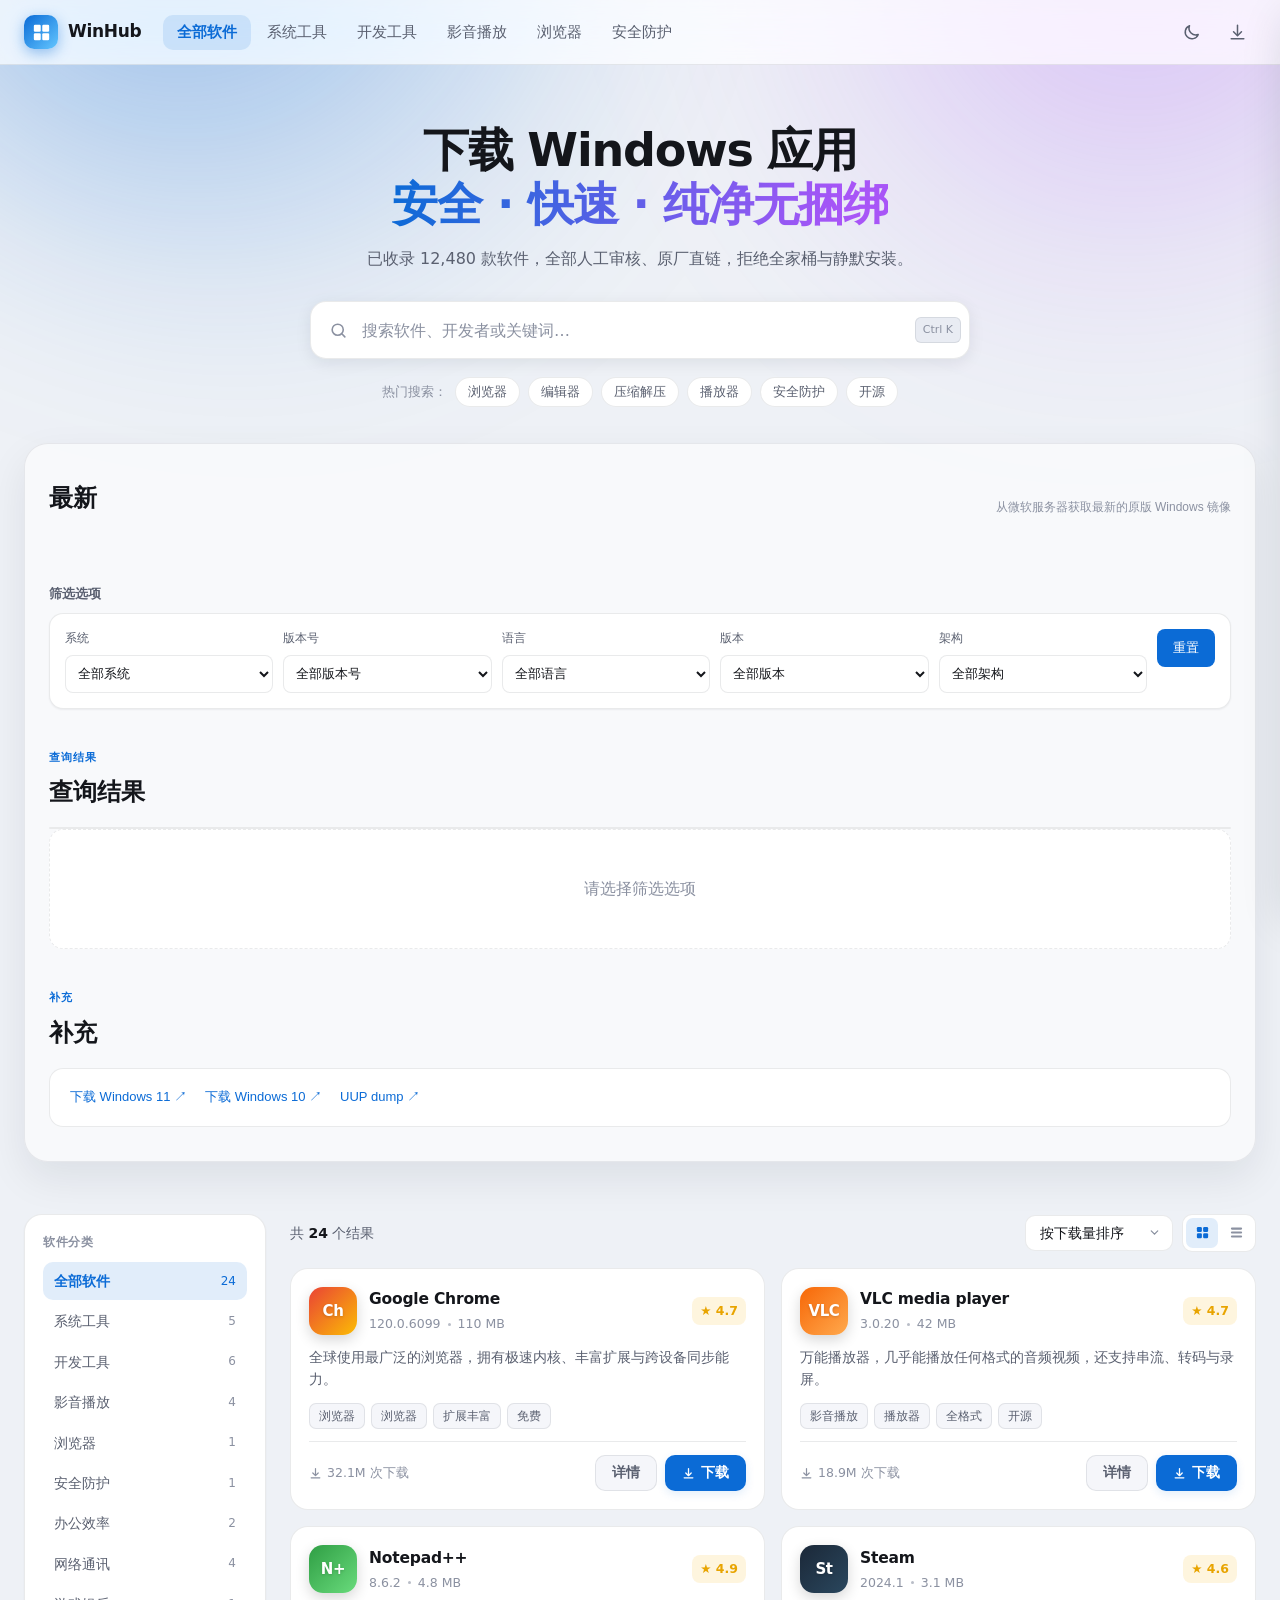
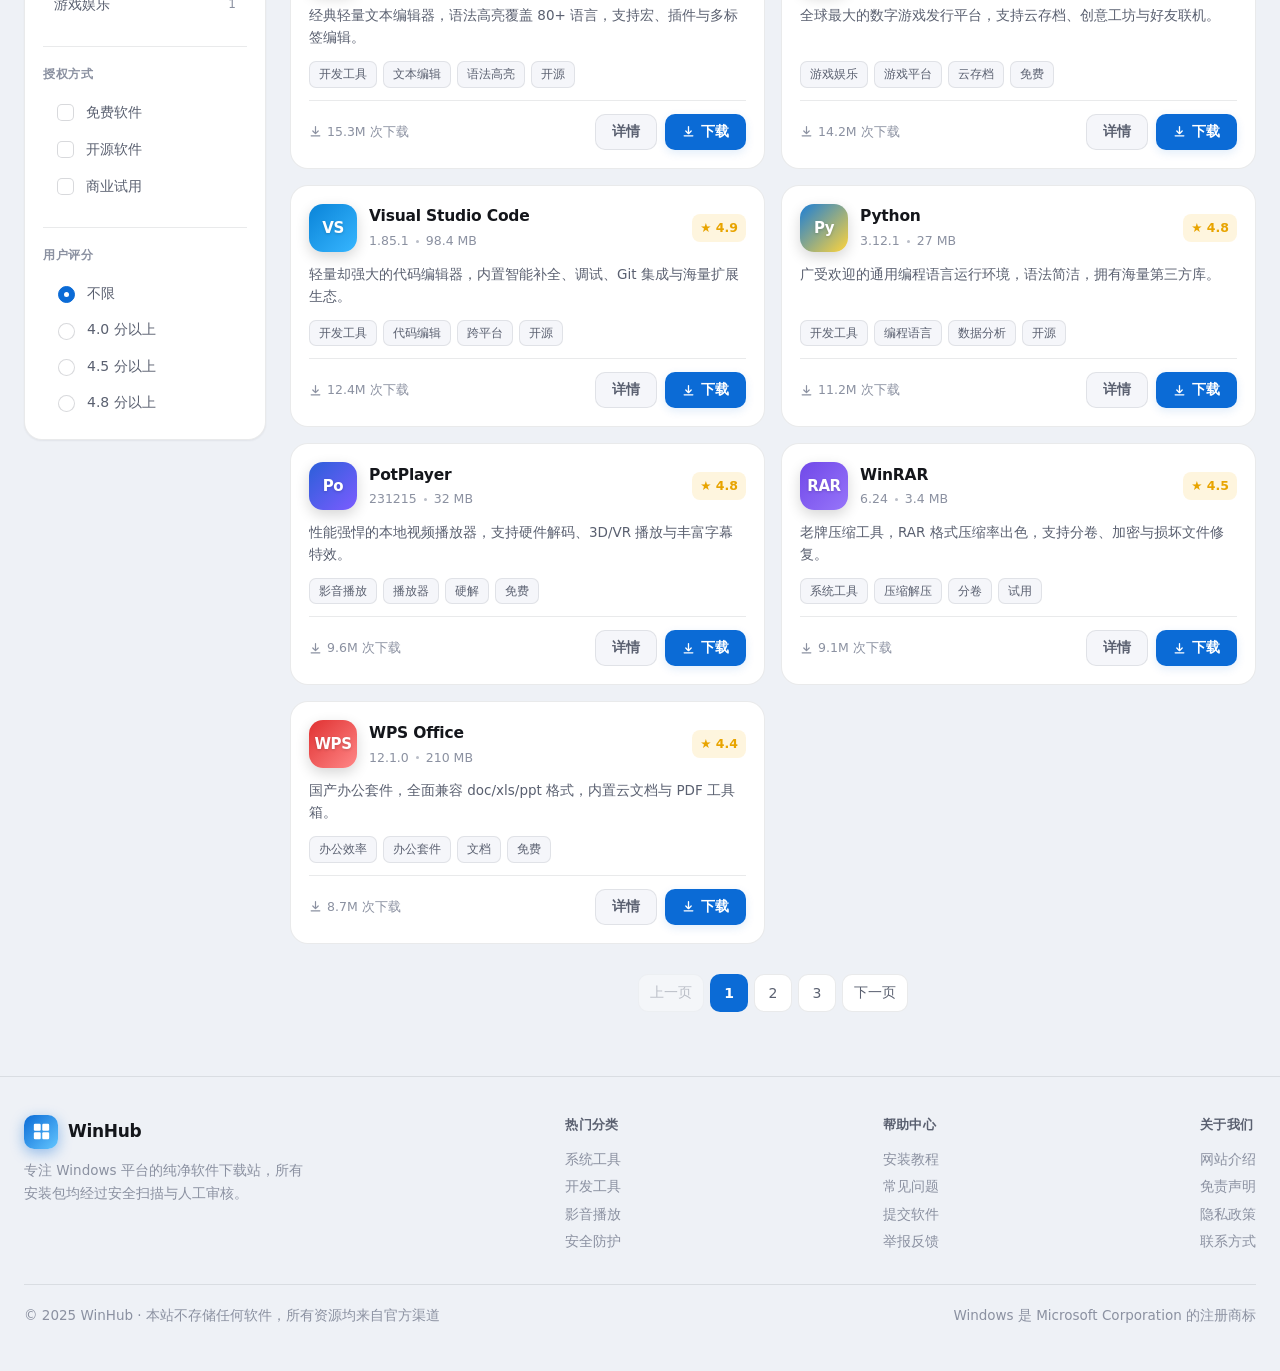
==== index.html @ 92a17dc2 "Add files via upload" ====
<!DOCTYPE html>
<html lang="zh-CN" data-theme="light">
<head>
<meta charset="UTF-8">
<meta name="viewport" content="width=device-width, initial-scale=1">
<title>WinHub · Windows 软件下载中心</title>
<style>
/* ============ 变量 & 主题 ============ */
:root{
  --radius-lg:18px; --radius:13px; --radius-sm:9px;
  --ease:cubic-bezier(.2,.8,.3,1);
}
[data-theme="light"]{
  color-scheme: light;
  --bg:#eef1f6;
  --surface:#ffffff;
  --surface-2:#f5f6fa;
  --surface-3:#e9ecf3;
  --glass:rgba(255,255,255,.72);
  --text:#14161b;
  --text-2:#5a6070;
  --text-3:#8b91a1;
  --border:rgba(18,24,40,.09);
  --border-strong:rgba(18,24,40,.16);
  --accent:#0b6bd6;
  --accent-2:#4a9eff;
  --accent-soft:rgba(11,107,214,.12);
  --on-accent:#ffffff;
  --hover-border:rgba(11,107,214,.4);
  --shadow-sm:0 1px 2px rgba(16,24,40,.06);
  --shadow:0 4px 16px rgba(16,24,40,.08);
  --shadow-lg:0 18px 44px rgba(16,24,40,.16);
  --success:#0f9d58;
  --warn:#e8a400;
  --glow-a:rgba(11,107,214,.45);
  --glow-b:rgba(168,85,247,.35);
}
[data-theme="dark"]{
  color-scheme: dark;
  --bg:#131417;
  --surface:#1d1f24;
  --surface-2:#24272d;
  --surface-3:#2d3138;
  --glass:rgba(22,24,28,.72);
  --text:#f1f3f7;
  --text-2:#a7adba;
  --text-3:#767d8c;
  --border:rgba(255,255,255,.08);
  --border-strong:rgba(255,255,255,.16);
  --accent:#4cc2ff;
  --accent-2:#0b6bd6;
  --accent-soft:rgba(76,194,255,.14);
  --on-accent:#04141f;
  --hover-border:rgba(76,194,255,.4);
  --shadow-sm:0 1px 2px rgba(0,0,0,.4);
  --shadow:0 4px 16px rgba(0,0,0,.4);
  --shadow-lg:0 22px 50px rgba(0,0,0,.6);
  --success:#4ade80;
  --warn:#fbbf24;
  --glow-a:rgba(76,194,255,.28);
  --glow-b:rgba(168,85,247,.22);
}

/* ============ 基础 ============ */
*,*::before,*::after{box-sizing:border-box}
html{scroll-behavior:smooth}
body{
  margin:0;
  font-family:'Segoe UI Variable Text','Segoe UI',system-ui,-apple-system,'PingFang SC','Microsoft YaHei',sans-serif;
  background:var(--bg); color:var(--text); line-height:1.6;
  -webkit-font-smoothing:antialiased;
  transition:background .3s var(--ease),color .3s var(--ease);
}
.container{width:min(1300px,100% - 48px);margin-inline:auto}
@media(max-width:640px){.container{width:min(1300px,100% - 28px)}}
button{font-family:inherit}
:focus-visible{outline:2px solid var(--accent);outline-offset:2px;border-radius:8px}
::-webkit-scrollbar{width:10px;height:10px}
::-webkit-scrollbar-thumb{background:var(--border-strong);border-radius:10px;border:3px solid transparent;background-clip:content-box}
::-webkit-scrollbar-thumb:hover{background:var(--text-3);background-clip:content-box}
::-webkit-scrollbar-track{background:transparent}

/* ============ 背景光斑 ============ */
.bg-decor{position:fixed;inset:0;z-index:-1;overflow:hidden;pointer-events:none}
.bg-decor::before,.bg-decor::after{content:'';position:absolute;border-radius:50%;filter:blur(100px)}
.bg-decor::before{width:900px;height:640px;top:-340px;left:-140px;background:radial-gradient(circle at 35% 35%,var(--glow-a),transparent 70%)}
.bg-decor::after{width:800px;height:620px;top:-300px;right:-180px;background:radial-gradient(circle at 60% 40%,var(--glow-b),transparent 70%)}

/* ============ 顶栏 ============ */
.topbar{
  position:sticky;top:0;z-index:60;
  background:var(--glass);
  backdrop-filter:blur(24px) saturate(180%);
  -webkit-backdrop-filter:blur(24px) saturate(180%);
  border-bottom:1px solid var(--border);
}
.topbar-inner{display:flex;align-items:center;gap:16px;height:64px}
.brand{display:flex;align-items:center;gap:10px;font-weight:700;font-size:17px;color:var(--text);text-decoration:none;letter-spacing:-.3px;flex:none}
.brand-logo{
  width:34px;height:34px;border-radius:10px;display:grid;place-items:center;color:#fff;
  background:linear-gradient(135deg,#0b6bd6,#63c6ff);
  box-shadow:0 4px 14px rgba(11,107,214,.4);
}
.nav{display:flex;gap:2px;margin-left:6px;overflow-x:auto;scrollbar-width:none}
.nav::-webkit-scrollbar{display:none}
.nav-link{
  padding:8px 14px;border-radius:10px;font-size:14.5px;color:var(--text-2);
  text-decoration:none;cursor:pointer;white-space:nowrap;
  transition:background .18s var(--ease),color .18s var(--ease);
  border:0;background:transparent;
}
.nav-link:hover{background:var(--surface-2);color:var(--text)}
.nav-link.active{background:var(--accent-soft);color:var(--accent);font-weight:600}
.topbar-actions{margin-left:auto;display:flex;align-items:center;gap:8px;flex:none}
.icon-btn{
  width:38px;height:38px;border-radius:10px;border:1px solid transparent;
  background:transparent;color:var(--text-2);display:grid;place-items:center;
  cursor:pointer;position:relative;
  transition:background .18s var(--ease),color .18s var(--ease),border-color .18s;
}
.icon-btn:hover{background:var(--surface-2);color:var(--text);border-color:var(--border)}
.badge{
  position:absolute;top:1px;right:1px;min-width:16px;height:16px;padding:0 4px;
  border-radius:8px;background:var(--accent);color:var(--on-accent);
  font-size:10px;font-weight:700;display:grid;place-items:center;line-height:1;
  box-shadow:0 0 0 2px var(--surface);
}
@media(max-width:900px){.nav{display:none}}

/* ============ Hero ============ */
.hero{padding:58px 0 36px;text-align:center}
.hero h1{
  font-size:clamp(28px,4.2vw,46px);line-height:1.18;margin:0 0 14px;
  font-weight:700;letter-spacing:-1.2px;
}
.hero h1 .grad{
  background:linear-gradient(100deg,var(--accent),#a855f7 90%);
  -webkit-background-clip:text;background-clip:text;color:transparent;
}
.hero p{margin:0 auto 30px;max-width:620px;color:var(--text-2);font-size:16px}
.search-wrap{position:relative;max-width:660px;margin:0 auto}
.search-box{
  display:flex;align-items:center;gap:12px;height:58px;padding:0 8px 0 18px;
  background:var(--surface);border:1px solid var(--border);border-radius:16px;
  box-shadow:var(--shadow);transition:.22s var(--ease);color:var(--text-3);
}
.search-box:focus-within{border-color:var(--accent);box-shadow:0 0 0 4px var(--accent-soft),var(--shadow)}
.search-box input{
  flex:1;min-width:0;border:0;outline:0;background:transparent;
  font-size:16px;color:var(--text);font-family:inherit;
}
.search-box input::placeholder{color:var(--text-3)}
.kbd{
  font-size:11px;padding:3px 7px;border-radius:6px;background:var(--surface-3);
  color:var(--text-3);border:1px solid var(--border);white-space:nowrap;
}
@media(max-width:560px){.kbd{display:none}}

.suggest{
  position:absolute;top:calc(100% + 8px);left:0;right:0;z-index:30;
  background:var(--surface);border:1px solid var(--border);border-radius:14px;
  box-shadow:var(--shadow-lg);padding:6px;text-align:left;
  max-height:330px;overflow:auto;
  opacity:0;transform:translateY(-6px);pointer-events:none;
  transition:.2s var(--ease);
}
.suggest.show{opacity:1;transform:none;pointer-events:auto}
.suggest-item{display:flex;align-items:center;gap:11px;padding:9px 10px;border-radius:10px;cursor:pointer}
.suggest-item:hover,.suggest-item.hl{background:var(--surface-2)}
.suggest-item .n{font-size:14px;font-weight:600}
.suggest-item .s{font-size:12px;color:var(--text-3)}

.hot-tags{display:flex;flex-wrap:wrap;gap:8px;justify-content:center;margin-top:18px;font-size:13px;color:var(--text-3)}
.hot-tag{
  padding:5px 12px;border-radius:20px;background:var(--surface);border:1px solid var(--border);
  cursor:pointer;color:var(--text-2);transition:.18s var(--ease);
}
.hot-tag:hover{color:var(--accent);border-color:var(--hover-border);background:var(--accent-soft)}

/* ============ 布局 ============ */
.layout{display:grid;grid-template-columns:242px 1fr;gap:24px;align-items:start;padding-top:10px}
@media(max-width:1000px){.layout{grid-template-columns:1fr}}

/* ============ 侧边栏 ============ */
.sidebar{
  position:sticky;top:84px;
  background:var(--surface);border:1px solid var(--border);border-radius:var(--radius-lg);
  padding:18px;box-shadow:var(--shadow-sm);
}
@media(max-width:1000px){.sidebar{position:static}}
.filter-group + .filter-group{margin-top:22px;padding-top:18px;border-top:1px solid var(--border)}
.filter-title{
  font-size:12px;font-weight:700;letter-spacing:.6px;text-transform:uppercase;
  color:var(--text-3);margin:0 0 10px;
}
.cat-list{list-style:none;margin:0;padding:0;display:flex;flex-direction:column;gap:2px}
.cat-item{
  display:flex;align-items:center;gap:9px;padding:8px 11px;border-radius:10px;
  font-size:14px;color:var(--text-2);cursor:pointer;
  transition:background .16s var(--ease),color .16s var(--ease);
}
.cat-item:hover{background:var(--surface-2);color:var(--text)}
.cat-item.active{background:var(--accent-soft);color:var(--accent);font-weight:600}
.cat-item .cnt{margin-left:auto;font-size:12px;color:var(--text-3);font-weight:500}
.cat-item.active .cnt{color:var(--accent)}
@media(max-width:1000px){
  .cat-list{flex-direction:row;flex-wrap:nowrap;overflow-x:auto;padding-bottom:4px}
  .cat-item{white-space:nowrap}
  .cat-item .cnt{display:none}
}

.check{display:flex;align-items:center;gap:9px;padding:7px 10px;border-radius:9px;cursor:pointer;font-size:14px;color:var(--text-2);transition:.16s}
.check:hover{background:var(--surface-2);color:var(--text)}
.check input{
  appearance:none;width:17px;height:17px;border-radius:5px;border:1.5px solid var(--border-strong);
  background:var(--surface);cursor:pointer;position:relative;flex:none;transition:.16s;
}
.check input:checked{background:var(--accent);border-color:var(--accent)}
.check input:checked::after{
  content:'';position:absolute;left:5px;top:1.5px;width:5px;height:9px;
  border:2px solid var(--on-accent);border-top:0;border-left:0;transform:rotate(43deg);
}
.check input[type=radio]{border-radius:50%}
.check input[type=radio]:checked::after{left:5px;top:5px;width:5px;height:5px;border:0;border-radius:50%;background:var(--on-accent);transform:none}

/* ============ 工具栏 ============ */
.toolbar{display:flex;align-items:center;gap:12px;flex-wrap:wrap;margin-bottom:16px}
.result-count{font-size:14px;color:var(--text-2)}
.result-count b{color:var(--text);font-weight:650}
.toolbar-right{margin-left:auto;display:flex;align-items:center;gap:9px}
.select{
  appearance:none;padding:9px 34px 9px 14px;border-radius:10px;
  border:1px solid var(--border);background-color:var(--surface);
  background-image:url("data:image/svg+xml;utf8,<svg xmlns='http://www.w3.org/2000/svg' viewBox='0 0 24 24' fill='none' stroke='%23888f9e' stroke-width='2.2' stroke-linecap='round'><path d='M6 9l6 6 6-6'/></svg>");
  background-repeat:no-repeat;background-position:right 11px center;background-size:13px;
  color:var(--text);font-size:14px;cursor:pointer;transition:.18s var(--ease);
}
.select:hover{border-color:var(--border-strong)}
.view-toggle{display:flex;background:var(--surface);border:1px solid var(--border);border-radius:10px;padding:3px;gap:2px}
.view-toggle button{
  width:32px;height:30px;border:0;background:transparent;border-radius:7px;
  color:var(--text-3);cursor:pointer;display:grid;place-items:center;transition:.16s;
}
.view-toggle button:hover{color:var(--text)}
.view-toggle button.active{background:var(--accent-soft);color:var(--accent)}

/* ============ 卡片网格 ============ */
.grid{display:grid;grid-template-columns:repeat(auto-fill,minmax(330px,1fr));gap:16px}
.grid.list{grid-template-columns:1fr}
@media(max-width:520px){.grid{grid-template-columns:1fr}}

.card{
  background:var(--surface);border:1px solid var(--border);border-radius:var(--radius-lg);
  padding:18px;display:flex;flex-direction:column;gap:12px;
  transition:transform .24s var(--ease),box-shadow .24s var(--ease),border-color .24s var(--ease);
  cursor:pointer;
}
.card:hover{transform:translateY(-3px);box-shadow:var(--shadow-lg);border-color:var(--hover-border)}
.card-top{display:flex;align-items:center;gap:12px}
.app-icon{
  width:48px;height:48px;border-radius:14px;display:grid;place-items:center;flex:none;
  color:#fff;font-weight:700;font-size:15px;letter-spacing:-.4px;
  box-shadow:0 5px 14px rgba(0,0,0,.16);
  text-shadow:0 1px 3px rgba(0,0,0,.18);
}
.app-icon.sm{width:38px;height:38px;border-radius:11px;font-size:12px}
.app-icon.lg{width:70px;height:70px;border-radius:20px;font-size:22px}
.card-head{min-width:0;flex:1}
.app-name{
  margin:0;font-size:15.5px;font-weight:650;letter-spacing:-.2px;
  white-space:nowrap;overflow:hidden;text-overflow:ellipsis;
}
.app-meta{display:flex;align-items:center;gap:7px;font-size:12.5px;color:var(--text-3);margin-top:2px}
.dot{width:3px;height:3px;border-radius:50%;background:currentColor;opacity:.6}
.rating{
  flex:none;display:flex;align-items:center;gap:3px;font-size:12.5px;font-weight:700;
  color:var(--warn);background:rgba(244,180,0,.13);padding:4px 8px;border-radius:8px;
}
.app-desc{
  margin:0;font-size:13.5px;color:var(--text-2);line-height:1.62;
  display:-webkit-box;-webkit-line-clamp:2;-webkit-box-orient:vertical;overflow:hidden;
  min-height:44px;
}
.grid.list .app-desc{-webkit-line-clamp:1;min-height:0}
.tags{display:flex;gap:6px;flex-wrap:wrap}
.tag{
  font-size:11.5px;padding:3px 9px;border-radius:7px;
  background:var(--surface-2);color:var(--text-2);border:1px solid var(--border);
}
.card-foot{
  margin-top:auto;padding-top:13px;border-top:1px solid var(--border);
  display:flex;align-items:center;justify-content:space-between;gap:10px;
}
.dl-count{font-size:12.5px;color:var(--text-3);display:flex;align-items:center;gap:5px}
.card-actions{display:flex;gap:8px}

.btn{
  font-size:13.5px;font-weight:600;padding:8px 16px;border-radius:10px;
  border:1px solid transparent;cursor:pointer;display:inline-flex;align-items:center;gap:6px;
  transition:transform .16s var(--ease),filter .16s,background .16s,color .16s;
  white-space:nowrap;
}
.btn-primary{background:var(--accent);color:var(--on-accent);box-shadow:0 3px 10px var(--accent-soft)}
.btn-primary:hover{filter:brightness(1.09);transform:translateY(-1px)}
.btn-primary:active{transform:none}
.btn-ghost{background:var(--surface-2);color:var(--text-2);border-color:var(--border)}
.btn-ghost:hover{background:var(--surface-3);color:var(--text)}

/* ============ 分页 ============ */
.pager{display:flex;justify-content:center;align-items:center;gap:6px;margin-top:30px;flex-wrap:wrap}
.pager button{
  min-width:38px;height:38px;padding:0 11px;border-radius:10px;
  border:1px solid var(--border);background:var(--surface);color:var(--text-2);
  cursor:pointer;font-size:14px;transition:.16s var(--ease);
}
.pager button:hover:not(:disabled):not(.active){background:var(--surface-2);color:var(--text)}
.pager button.active{background:var(--accent);border-color:transparent;color:var(--on-accent);font-weight:700}
.pager button:disabled{opacity:.35;cursor:not-allowed}
.pager .dots{color:var(--text-3);padding:0 4px}

/* ============ 空状态 ============ */
.empty{
  grid-column:1/-1;text-align:center;padding:70px 20px;color:var(--text-3);
}
.empty svg{opacity:.4;margin-bottom:14px}
.empty h3{margin:0 0 6px;color:var(--text-2);font-size:17px}
.empty p{margin:0;font-size:14px}

/* ============ 页脚 ============ */
footer{
  margin-top:64px;padding:38px 0 44px;border-top:1px solid var(--border);
  color:var(--text-3);font-size:13.5px;
}
.foot-grid{display:flex;flex-wrap:wrap;gap:36px;justify-content:space-between}
.foot-col h5{margin:0 0 10px;font-size:13px;color:var(--text-2);font-weight:650;letter-spacing:.3px}
.foot-col a{display:block;color:var(--text-3);text-decoration:none;padding:3px 0;transition:.16s}
.foot-col a:hover{color:var(--accent)}
.foot-bottom{margin-top:28px;padding-top:20px;border-top:1px solid var(--border);display:flex;flex-wrap:wrap;gap:12px;justify-content:space-between}

/* ============ 抽屉 ============ */
.mask{
  position:fixed;inset:0;z-index:80;background:rgba(8,10,16,.5);
  backdrop-filter:blur(3px);opacity:0;pointer-events:none;transition:opacity .3s var(--ease);
}
.mask.show{opacity:1;pointer-events:auto}
.drawer{
  position:fixed;top:0;right:0;bottom:0;z-index:90;width:410px;max-width:92vw;
  background:var(--surface);border-left:1px solid var(--border);
  box-shadow:var(--shadow-lg);display:flex;flex-direction:column;
  transform:translateX(102%);transition:transform .36s var(--ease);
}
.drawer.open{transform:none}
.drawer-head{
  display:flex;align-items:center;gap:10px;padding:20px 22px;
  border-bottom:1px solid var(--border);flex:none;
}
.drawer-head h3{margin:0;font-size:16.5px;font-weight:680}
.drawer-head .sp{margin-left:auto;display:flex;gap:6px}
.link-btn{
  border:0;background:transparent;color:var(--accent);font-size:13px;
  cursor:pointer;padding:5px 8px;border-radius:8px;font-weight:600;
}
.link-btn:hover{background:var(--accent-soft)}
.drawer-body{flex:1;overflow-y:auto;padding:16px}
.dl-item{
  display:flex;align-items:center;gap:12px;padding:13px;border-radius:14px;
  background:var(--surface-2);border:1px solid var(--border);margin-bottom:10px;
  animation:pop .3s var(--ease);
}
@keyframes pop{from{opacity:0;transform:translateY(8px)}to{opacity:1;transform:none}}
.dl-info{flex:1;min-width:0}
.dl-name{font-size:14px;font-weight:640;white-space:nowrap;overflow:hidden;text-overflow:ellipsis}
.dl-sub{font-size:12px;color:var(--text-3);margin-top:1px}
.progress{height:5px;border-radius:4px;background:var(--surface-3);overflow:hidden;margin-top:8px}
.progress span{
  display:block;height:100%;border-radius:4px;
  background:linear-gradient(90deg,var(--accent),#a855f7);
  transition:width .34s linear;
}
.dl-item.done .progress span{background:var(--success)}
.tick{color:var(--success);font-size:16px;font-weight:700;flex:none}
.x-btn{
  width:28px;height:28px;border-radius:8px;border:0;background:transparent;
  color:var(--text-3);cursor:pointer;font-size:14px;flex:none;transition:.16s;
}
.x-btn:hover{background:var(--surface-3);color:var(--text)}

/* ============ 弹窗 ============ */
.modal{
  position:fixed;inset:0;z-index:100;display:grid;place-items:center;padding:24px;
  opacity:0;pointer-events:none;transition:opacity .26s var(--ease);
}
.modal.open{opacity:1;pointer-events:auto}
.modal-card{
  width:min(760px,100%);max-height:88vh;overflow-y:auto;
  background:var(--surface);border:1px solid var(--border);border-radius:22px;
  box-shadow:var(--shadow-lg);padding:28px;
  transform:translateY(16px) scale(.98);transition:transform .3s var(--ease);
}
.modal.open .modal-card{transform:none}
@media(max-width:600px){.modal-card{padding:20px;border-radius:18px}}
.md-head{display:flex;gap:18px;align-items:center;flex-wrap:wrap}
.md-head h2{margin:0 0 4px;font-size:22px;letter-spacing:-.5px}
.md-meta{font-size:13.5px;color:var(--text-3)}
.md-rating{font-size:13.5px;color:var(--warn);font-weight:650;margin-top:3px}
.md-head .btn{margin-left:auto}
@media(max-width:600px){.md-head .btn{margin-left:0;width:100%;justify-content:center}}
.md-desc{margin:20px 0 0;color:var(--text-2);font-size:14.5px;line-height:1.75}
.md-shots{display:grid;grid-template-columns:repeat(3,1fr);gap:10px;margin:20px 0}
@media(max-width:600px){.md-shots{grid-template-columns:1fr 1fr}}
.shot{
  aspect-ratio:16/10;border-radius:12px;border:1px solid var(--border);
  background:linear-gradient(135deg,var(--surface-2),var(--surface-3));
  display:grid;place-items:center;color:var(--text-3);font-size:12px;
}
.md-sec{margin-top:24px}
.md-sec h4{
  margin:0 0 10px;font-size:14px;color:var(--text);font-weight:680;
  display:flex;align-items:center;gap:7px;
}
.md-sec h4::before{content:'';width:3px;height:14px;border-radius:2px;background:var(--accent)}
.req-list{list-style:none;margin:0;padding:0;display:grid;grid-template-columns:1fr 1fr;gap:8px}
@media(max-width:600px){.req-list{grid-template-columns:1fr}}
.req-list li{
  display:flex;gap:8px;font-size:13.5px;color:var(--text-2);
  background:var(--surface-2);padding:10px 13px;border-radius:10px;border:1px solid var(--border);
}
.req-list li b{color:var(--text-3);font-weight:600;flex:none}
.md-note{font-size:14px;color:var(--text-2);line-height:1.75;margin:0}

/* ============ Toast ============ */
.toasts{
  position:fixed;bottom:26px;left:50%;transform:translateX(-50%);z-index:200;
  display:flex;flex-direction:column;gap:9px;align-items:center;pointer-events:none;
}
.toast{
  background:var(--surface);border:1px solid var(--border);box-shadow:var(--shadow-lg);
  border-radius:13px;padding:11px 18px;font-size:14px;font-weight:550;
  display:flex;align-items:center;gap:9px;animation:tin .3s var(--ease);
}
@keyframes tin{from{opacity:0;transform:translateY(14px) scale(.96)}to{opacity:1;transform:none}}
.toast.out{animation:tout .3s var(--ease) forwards}
@keyframes tout{to{opacity:0;transform:translateY(10px) scale(.96)}}
</style>
<style>
.win-latest{margin-bottom:34px}.win-section-title{display:flex;justify-content:space-between;align-items:end;margin-bottom:15px}.win-section-title span{font-size:11px;letter-spacing:1.5px;color:var(--accent);font-weight:700}.win-section-title h2{font-size:23px;font-weight:650;margin:5px 0 0}.win-section-title small{color:var(--text-3);font-size:12px}.win-latest-list{display:grid;gap:12px}.win-latest-list .release-card{display:flex!important;flex-direction:column!important;gap:12px!important;background:var(--surface)!important;border:1px solid var(--border)!important;border-radius:15px!important;padding:20px 22px!important;box-shadow:var(--shadow-sm)!important}.win-latest-list .release-card:hover{box-shadow:var(--shadow)!important;transform:none!important}.win-latest-list .release-card h3{font-size:19px!important;margin:0!important}.win-latest-list .release-card .release-meta{display:flex!important;flex-wrap:wrap!important;gap:7px 24px!important}.win-latest-list .release-card .hash{margin:0!important}.win-latest-list .release-card .card-actions{display:flex!important;gap:9px!important}.win-latest-list .release-card .download-button{width:150px!important}.win-latest-list .copy-button{display:inline-block!important;padding:9px 13px!important;border:1px solid var(--border)!important;border-radius:8px!important;background:var(--surface-2)!important;color:var(--text-2)!important}
.win-mirror-section{width:min(1300px,100% - 48px);margin:0 auto 42px}.win-mirror-shell{display:grid;grid-template-columns:242px 1fr;gap:24px;align-items:start}.win-mirror-sidebar,.win-mirror-results{background:var(--surface);border:1px solid var(--border);border-radius:var(--radius-lg);padding:18px;box-shadow:var(--shadow-sm)}.win-mirror-sidebar{position:sticky;top:84px}.win-mirror-sidebar h3,.win-mirror-results h2{font-size:16px;margin:0 0 15px}.win-mirror-sidebar label{display:grid;gap:6px;margin:12px 0;color:var(--text-2);font-size:13px}.win-mirror-sidebar select{height:37px;border:1px solid var(--border);border-radius:9px;background:var(--surface);color:var(--text);padding:0 8px}.win-mirror-sidebar button{width:100%;margin-top:10px}.win-mirror-heading{display:flex;justify-content:space-between;align-items:center;margin-bottom:15px}.win-mirror-heading span{font-size:12px;color:var(--text-3)}.win-mirror-grid{display:grid;grid-template-columns:repeat(auto-fill,minmax(300px,1fr));gap:15px}.win-mirror-card{background:var(--surface);border:1px solid var(--border);border-radius:var(--radius-lg);padding:17px;transition:.2s}.win-mirror-card:hover{transform:translateY(-3px);box-shadow:var(--shadow-lg);border-color:var(--hover-border)}.win-mirror-card .release-card-top{display:flex;justify-content:space-between}.win-mirror-card h3{font-size:15px;margin:12px 0}.win-mirror-card .release-meta{display:grid;gap:5px;color:var(--text-2);font-size:12px}.win-mirror-card .hash{margin:14px 0}.win-mirror-card .card-actions{display:flex;gap:8px}.win-mirror-card .download-button{flex:1}.win-mirror-empty{text-align:center;padding:50px 15px;color:var(--text-3)}@media(max-width:1000px){.win-mirror-shell{grid-template-columns:1fr}.win-mirror-sidebar{position:static}}@media(max-width:600px){.win-mirror-section{width:calc(100% - 28px)}.win-mirror-grid{grid-template-columns:1fr}}
</style>
<style>.win-mirror-section{font-family:'Segoe UI Variable Display','Segoe UI','Microsoft YaHei',sans-serif;padding:30px 24px 34px;border:1px solid rgba(18,24,40,.08);border-radius:24px;background:rgba(255,255,255,.58);box-shadow:0 16px 40px rgba(16,24,40,.08)}.win-mirror-sidebar{padding:18px 20px;border-radius:16px}.win-mirror-sidebar label{font-size:12px;font-weight:600;letter-spacing:.1px}.win-mirror-sidebar select{height:40px;font-size:13px;font-weight:400}.win-mirror-sidebar button{height:40px;padding:0 18px;font-weight:600}.win-mirror-heading{padding:0 4px 16px}.win-mirror-heading h2{font-size:23px;font-weight:650;letter-spacing:-.5px}.win-mirror-heading span{font-size:12px}.win-mirror-results .release-card{grid-template-columns:1.15fr 1.15fr 1fr 116px;min-height:105px;padding:18px 20px 18px 25px}.win-mirror-results .release-card h3{font-size:18px;line-height:1.25;font-weight:650;letter-spacing:-.25px;margin:9px 0 0}.win-mirror-results .release-card .release-date{font-size:11px}.win-mirror-results .release-card .release-meta{font-size:13px;line-height:1.55}.win-mirror-results .release-card .hash{padding:9px 11px;color:#16804c;background:#f0fbf5;border-color:#cdebd8}.win-mirror-results .release-card .hash small{color:#16804c;font-size:11px}.win-mirror-results .release-card .hash code{display:block;margin-top:3px;color:#47705a;font-size:10px}.win-mirror-results .release-card .card-actions{justify-content:center}.win-mirror-results .release-card .download-button{display:inline-flex;align-items:center;justify-content:center;gap:7px;min-height:42px;padding:0 16px;border-radius:10px;background:#0b6bd6;color:#fff;font-size:13px;font-weight:700;box-shadow:0 6px 16px rgba(11,107,214,.25)}.win-mirror-results .release-card .download-button::before{content:'↓';font-size:18px;line-height:1}.win-mirror-results .release-card .download-button:hover{background:#095bb7;transform:translateY(-2px);box-shadow:0 9px 20px rgba(11,107,214,.32)}@media(max-width:900px){.win-mirror-results .release-card{grid-template-columns:1fr 1fr}.win-mirror-results .release-card .card-actions{grid-column:2;grid-row:1 / span 2;justify-self:end}}@media(max-width:600px){.win-mirror-section{padding:20px 14px}.win-mirror-results .release-card{grid-template-columns:1fr;gap:12px}.win-mirror-results .release-card .card-actions{grid-column:auto;grid-row:auto;justify-self:start}}</style>
<style>.win-mirror-sidebar h3{display:none!important}</style>
<style>.win-mirror-results .release-card{display:flex!important;flex-direction:column!important;align-items:stretch!important;gap:13px!important;min-height:0!important;padding:20px 22px 18px!important}.win-mirror-results .release-card .release-card-top{display:flex!important;justify-content:space-between!important;align-items:center!important}.win-mirror-results .release-card h3{margin:0!important;font-size:19px!important}.win-mirror-results .release-card .release-meta{display:flex!important;flex-wrap:wrap!important;gap:8px 20px!important}.win-mirror-results .release-card .hash{width:100%!important}.win-mirror-results .release-card .card-actions{display:flex!important;justify-content:flex-start!important}.win-mirror-results .release-card .download-button{width:150px!important}.win-mirror-results .release-card::before{top:16px!important;bottom:16px!important}</style>
<style>
.win-mirror-shell{display:block!important}
.win-mirror-sidebar{display:grid!important;grid-template-columns:repeat(5,minmax(0,1fr)) auto!important;align-items:end!important;position:static!important;width:100%!important;margin:0 0 24px!important}
.win-mirror-sidebar h3,.win-mirror-sidebar .filter-group{display:contents!important}
.win-mirror-sidebar label{display:grid!important;grid-template-columns:1fr!important;gap:6px!important;margin:0!important}
.win-mirror-sidebar button{width:auto!important;margin:0!important}
.win-mirror-results{display:block!important;width:100%!important}
.win-mirror-grid{display:grid!important;grid-template-columns:1fr!important;gap:12px!important}
.win-mirror-results .release-card{display:flex!important;flex-direction:column!important;align-items:stretch!important;gap:13px!important;width:100%!important;min-height:0!important}
.win-mirror-results .release-card .release-card-top{display:flex!important;justify-content:space-between!important}
.win-mirror-results .release-card h3{margin:0!important}
.win-mirror-results .release-card .release-meta{display:flex!important;flex-wrap:wrap!important;gap:8px 22px!important}
.win-mirror-results .release-card .hash{width:100%!important;margin:0!important}
.win-mirror-results .release-card .card-actions{display:flex!important;justify-content:flex-start!important}
.win-mirror-results .release-card .download-button{width:150px!important}
@media(max-width:900px){.win-mirror-sidebar{grid-template-columns:repeat(3,minmax(0,1fr))!important}}
@media(max-width:600px){.win-mirror-sidebar{grid-template-columns:1fr 1fr!important}.win-mirror-sidebar button{grid-column:2!important}.win-mirror-results .release-card .release-meta{display:grid!important;grid-template-columns:1fr 1fr!important}}
</style>
<style>
.win-mirror-results{background:var(--surface);border:1px solid var(--border);border-radius:18px;padding:0 22px;box-shadow:var(--shadow)}
.win-mirror-results .win-mirror-heading{padding:22px 0 16px;border-bottom:2px solid var(--accent)}
.win-mirror-results .release-card{display:flex!important;flex-direction:column!important;align-items:stretch!important;gap:12px!important;background:transparent!important;border:0!important;border-bottom:1px solid var(--border)!important;border-radius:0!important;box-shadow:none!important;transform:none!important;padding:24px 4px!important;min-height:0!important}
.win-mirror-results .release-card:last-child{border-bottom:0!important}
.win-mirror-results .release-card:hover{background:var(--surface-2)!important;border-color:var(--border)!important;box-shadow:none!important;transform:none!important}
.win-mirror-results .release-card::before{display:none!important}
.win-mirror-results .release-card .release-card-top{display:flex!important;justify-content:space-between!important;align-items:center!important}
.win-mirror-results .release-card h3{font-size:20px!important;font-weight:650!important;line-height:1.3!important;margin:0!important;color:var(--text)!important}
.win-mirror-results .release-card .release-meta{display:flex!important;flex-wrap:wrap!important;gap:7px 26px!important;font-size:13px!important;color:var(--text-2)!important}
.win-mirror-results .release-card .release-meta span{display:inline-block!important}
.win-mirror-results .release-card .release-meta b{color:var(--text)!important;font-weight:650!important}
.win-mirror-results .release-card .hash{width:100%!important;margin:2px 0!important;padding:11px 13px!important;background:#f1faf5!important;border:1px solid #ccebd7!important;border-radius:8px!important;color:#27754d!important}
.win-mirror-results .release-card .hash small{color:#16804c!important;font-weight:700!important}
.win-mirror-results .release-card .hash code{color:#47705a!important;font-size:11px!important}
.win-mirror-results .release-card .card-actions{display:flex!important;justify-content:flex-start!important;gap:10px!important}
.win-mirror-results .release-card .download-button{width:auto!important;min-width:150px!important;padding:10px 18px!important;border-radius:8px!important;font-weight:700!important;box-shadow:0 5px 14px var(--accent-soft)!important}
@media(max-width:600px){.win-mirror-results{padding:0 14px}.win-mirror-results .release-card h3{font-size:17px!important}.win-mirror-results .release-card .release-meta{display:grid!important;grid-template-columns:1fr 1fr!important;gap:6px!important}}
</style>
<style>.win-latest{margin-bottom:34px}.win-section-title{display:flex;justify-content:space-between;align-items:end;margin-bottom:15px}.win-section-title span{font-size:11px;letter-spacing:1.5px;color:var(--accent);font-weight:700}.win-section-title h2{font-size:23px;font-weight:650;margin:5px 0 0}.win-section-title small{color:var(--text-3);font-size:12px}.win-latest-list{display:grid;gap:12px}.win-latest-list .release-card{display:flex!important;flex-direction:column!important;gap:12px!important;background:var(--surface)!important;border:1px solid var(--border)!important;border-radius:15px!important;padding:20px 22px!important;box-shadow:var(--shadow-sm)!important}.win-latest-list .release-card h3{font-size:19px!important;margin:0!important}.win-latest-list .release-card .release-meta{display:flex!important;flex-wrap:wrap!important;gap:7px 24px!important}.win-latest-list .release-card .hash{margin:0!important}.win-latest-list .release-card .card-actions{display:flex!important;gap:9px!important}.win-latest-list .release-card .download-button{width:150px!important}.win-latest-list .copy-button{display:inline-block!important;padding:9px 13px!important;border:1px solid var(--border)!important;border-radius:8px!important;background:var(--surface-2)!important;color:var(--text-2)!important}</style>
<style>.win-latest-list .release-card-top{display:flex!important;justify-content:space-between!important;align-items:center!important;width:100%}.win-latest-list .edition-link{color:var(--accent);font-size:13px;font-weight:600;text-decoration:none}.win-latest-list .edition-link:hover{text-decoration:underline}.win-latest-list .release-date{color:var(--text-3);font-size:12px}.win-latest-list .release-card h3{font-size:22px!important;font-weight:650!important;letter-spacing:-.3px}.win-latest-list .release-card .release-meta{border-top:1px solid var(--border);padding-top:13px}.win-latest-list .release-card .release-meta span{color:var(--text-3)}.win-latest-list .release-card .release-meta b{color:var(--text);font-weight:650}.win-latest-list .release-card .hash{background:var(--surface-2)!important;border-radius:8px!important}</style>
<style>
.win-mirror-section{width:min(1300px,100% - 48px);margin:0 auto 42px;font-family:'Segoe UI Variable Text','Segoe UI','Microsoft YaHei',sans-serif}.win-section-title{display:flex;align-items:end;justify-content:space-between;margin:0 0 16px}.win-section-title span{font-size:11px;letter-spacing:1px;color:var(--accent);font-weight:700}.win-section-title h2{margin:5px 0 0;font-size:24px;font-weight:650}.win-section-title small{color:var(--text-3);font-size:12px}.win-latest-list{display:grid;gap:12px}.win-latest-list .release-card{display:flex!important;flex-direction:column!important;gap:12px!important;background:var(--surface)!important;border:1px solid var(--border)!important;border-radius:14px!important;padding:20px 22px!important;box-shadow:var(--shadow-sm)!important}.win-latest-list .release-card-top{display:flex!important;justify-content:space-between!important}.win-latest-list .edition-link{color:var(--accent);font-size:13px;text-decoration:none}.win-latest-list .release-card h3{margin:0!important;font-size:21px!important}.win-latest-list .release-meta{display:flex!important;flex-wrap:wrap!important;gap:8px 26px!important;border-top:1px solid var(--border);padding-top:13px}.win-latest-list .hash{margin:0!important}.win-latest-list .card-actions{display:flex!important;gap:8px!important}.win-latest-list .download-button{width:150px!important}.win-all{margin-top:34px}.win-filter-title{font-size:13px;color:var(--text-2);font-weight:650;margin-bottom:9px}.win-filter-row{display:grid;grid-template-columns:repeat(5,minmax(0,1fr)) auto;gap:10px;padding:15px;background:var(--surface);border:1px solid var(--border);border-radius:14px;box-shadow:var(--shadow-sm)}.win-filter-row label{display:grid;gap:6px;color:var(--text-2);font-size:12px}.win-filter-row select{height:38px;border:1px solid var(--border);border-radius:8px;background:var(--surface);color:var(--text);padding:0 8px}.win-filter-row button{height:38px;border:0;border-radius:8px;background:var(--accent);color:#fff;padding:0 16px;cursor:pointer}.win-query{margin-top:34px}.win-mirror-grid{display:grid;grid-template-columns:1fr;gap:0;background:var(--surface);border:1px solid var(--border);border-radius:14px;overflow:hidden}.win-mirror-grid .release-card{display:flex!important;flex-direction:column!important;gap:11px!important;background:var(--surface)!important;border:0!important;border-bottom:1px solid var(--border)!important;border-radius:0!important;padding:20px 22px!important}.win-mirror-grid .release-card:last-child{border-bottom:0!important}.win-mirror-grid .release-card-top{display:flex!important;justify-content:space-between!important}.win-mirror-grid .release-card h3{margin:0!important;font-size:18px!important}.win-mirror-grid .release-meta{display:flex!important;flex-wrap:wrap!important;gap:7px 24px!important}.win-mirror-grid .hash{margin:0!important}.win-mirror-grid .card-actions{display:flex!important;gap:8px!important}.win-mirror-grid .download-button{width:150px!important}.win-mirror-empty{padding:46px;text-align:center;color:var(--text-3);background:var(--surface);border:1px dashed var(--border);border-radius:14px}.win-resources{margin-top:34px}.win-resource-links{display:flex;flex-wrap:wrap;gap:18px;padding:18px 20px;background:var(--surface);border:1px solid var(--border);border-radius:14px}.win-resource-links a{color:var(--accent);font-size:13px;text-decoration:none}@media(max-width:900px){.win-filter-row{grid-template-columns:repeat(3,minmax(0,1fr))}}@media(max-width:600px){.win-mirror-section{width:calc(100% - 28px)}.win-filter-row{grid-template-columns:1fr 1fr}.win-filter-row button{grid-column:2}.win-section-title{display:block}.win-section-title small{display:block;margin-top:8px}}
</style>
<style>.win-latest-list{grid-template-columns:repeat(2,minmax(0,1fr))!important;align-items:stretch!important}.win-latest-list .release-card{height:100%!important}@media(max-width:700px){.win-latest-list{grid-template-columns:1fr!important}}</style>
<style>
.win-latest-list{grid-template-columns:repeat(2,minmax(0,1fr))!important;gap:16px!important}
.latest-mirror-card{background:#fff;border:1px solid rgba(18,24,40,.13);border-radius:17px;padding:17px 20px 16px;min-width:0;box-shadow:0 1px 3px rgba(16,24,40,.04);font-family:'Segoe UI','Microsoft YaHei',sans-serif}
.latest-card-head{display:flex;justify-content:space-between;align-items:center;gap:16px;margin-bottom:28px}.latest-card-head h3{margin:0;color:#17191d;font-size:17px;font-weight:700;letter-spacing:-.2px;white-space:nowrap}.latest-card-head h3 span{font-size:14px;margin-left:5px;color:#20252b}.latest-card-head time{color:#353b43;font-size:14px;white-space:nowrap}
.latest-card-fields{display:grid;grid-template-columns:repeat(4,1fr);text-align:center;margin-bottom:13px}.latest-card-fields div{display:grid;gap:3px}.latest-card-fields small{font-size:12px;color:#4d5661}.latest-card-fields b{font-size:18px;color:#20242a;font-weight:700;white-space:nowrap}
.latest-hash{display:flex;justify-content:center;align-items:center;gap:2px;color:#707984;font-size:13px;white-space:nowrap;overflow:hidden;margin-bottom:29px}.latest-hash code{min-width:0;overflow:hidden;text-overflow:ellipsis;color:#59636e;font-family:'Segoe UI',sans-serif}.latest-actions{display:flex;justify-content:center;gap:10px}.latest-actions a,.latest-actions button{height:33px;border-radius:3px;padding:0 16px;font:13px 'Segoe UI','Microsoft YaHei',sans-serif;cursor:pointer}.latest-actions a{display:inline-flex;align-items:center;background:#0969d2;color:#fff;text-decoration:none}.latest-actions a:hover{background:#075bb8}.latest-actions button{border:1px solid #d1d5da;background:#fff;color:#30353b}.latest-actions button:hover{background:#f3f5f7}@media(max-width:700px){.win-latest-list{grid-template-columns:1fr!important}.latest-card-head h3{font-size:15px}.latest-card-fields b{font-size:16px}}
</style>
<style>
.win-mirror-grid .release-card{display:flex!important;flex-direction:column!important;gap:10px!important;padding:16px 22px!important}
.win-mirror-grid .query-row{display:flex!important;align-items:center!important;min-width:0!important}
.win-mirror-grid .query-row-primary{gap:22px!important}
.win-mirror-grid .query-row-primary .release-card-top{display:flex!important;align-items:center!important;justify-content:space-between!important;flex:1!important;min-width:0!important}
.win-mirror-grid .query-row-primary h3{margin:0!important;white-space:nowrap!important;font-size:17px!important}
.win-mirror-grid .query-row-primary .release-date{white-space:nowrap!important;color:var(--text-3)!important;font-size:12px!important}
.win-mirror-grid .query-row-secondary{gap:20px!important}
.win-mirror-grid .query-row-secondary .release-meta{display:flex!important;flex:1!important;flex-wrap:nowrap!important;gap:7px 20px!important;min-width:0!important;white-space:nowrap!important}
.win-mirror-grid .query-row-secondary .hash{display:flex!important;align-items:center!important;gap:4px!important;flex:1.2!important;min-width:0!important;margin:0!important;padding:0!important;background:transparent!important;border:0!important;white-space:nowrap!important;overflow:hidden!important}
.win-mirror-grid .query-row-secondary .hash code{min-width:0!important;overflow:hidden!important;text-overflow:ellipsis!important;white-space:nowrap!important}
.win-mirror-grid .query-row-secondary .card-actions{flex:0 0 auto!important;display:flex!important;gap:8px!important}
.win-mirror-grid .query-row-secondary .download-button{min-width:120px!important;width:auto!important;padding:8px 14px!important}
@media(max-width:900px){.win-mirror-grid .query-row-primary{gap:12px!important}.win-mirror-grid .query-row-secondary{gap:12px!important}.win-mirror-grid .query-row-secondary .release-meta{gap:7px 12px!important}.win-mirror-grid .query-row-secondary .hash{flex:1!important}}
@media(max-width:700px){.win-mirror-grid .query-row-primary,.win-mirror-grid .query-row-secondary{align-items:flex-start!important;flex-wrap:wrap!important}.win-mirror-grid .query-row-primary .release-card-top{flex-basis:100%!important}.win-mirror-grid .query-row-secondary .release-meta{flex-basis:100%!important;flex-wrap:wrap!important}.win-mirror-grid .query-row-secondary .hash{flex:1!important}.win-mirror-grid .query-row-secondary .card-actions{flex:0 0 auto!important}}
</style>
</head>
<body>
<div class="bg-decor"></div>

<!-- ============ 顶栏 ============ -->
<header class="topbar">
  <div class="container topbar-inner">
    <a class="brand" href="#">
      <span class="brand-logo">
        <svg width="17" height="17" viewBox="0 0 20 20" fill="currentColor">
          <rect x="1" y="1" width="8.1" height="8.1" rx="1.4"/>
          <rect x="10.9" y="1" width="8.1" height="8.1" rx="1.4"/>
          <rect x="1" y="10.9" width="8.1" height="8.1" rx="1.4"/>
          <rect x="10.9" y="10.9" width="8.1" height="8.1" rx="1.4"/>
        </svg>
      </span>
      <span>WinHub</span>
    </a>

    <nav class="nav" id="nav"></nav>

    <div class="topbar-actions">
      <button class="icon-btn" id="themeBtn" title="切换主题"></button>
      <button class="icon-btn" id="dlBtn" title="下载管理">
        <svg width="19" height="19" viewBox="0 0 24 24" fill="none" stroke="currentColor" stroke-width="1.9" stroke-linecap="round" stroke-linejoin="round">
          <path d="M12 3v12"/><path d="m7 11 5 5 5-5"/><path d="M4 20h16"/>
        </svg>
        <span class="badge" id="dlBadge" style="display:none">0</span>
      </button>
    </div>
  </div>
</header>

<!-- ============ Hero ============ -->
<section class="hero">
  <div class="container">
    <h1>下载 Windows 应用<br><span class="grad">安全 · 快速 · 纯净无捆绑</span></h1>
    <p>已收录 12,480 款软件，全部人工审核、原厂直链，拒绝全家桶与静默安装。</p>

    <div class="search-wrap">
      <div class="search-box">
        <svg width="19" height="19" viewBox="0 0 24 24" fill="none" stroke="currentColor" stroke-width="2" stroke-linecap="round">
          <circle cx="11" cy="11" r="7"/><path d="m20 20-3.5-3.5"/>
        </svg>
        <input id="searchInput" type="text" placeholder="搜索软件、开发者或关键词…" autocomplete="off" spellcheck="false">
        <span class="kbd">Ctrl K</span>
      </div>
      <div class="suggest" id="suggest"></div>
    </div>

    <div class="hot-tags">
      <span style="align-self:center">热门搜索：</span>
      <button class="hot-tag" data-hot="浏览器">浏览器</button>
      <button class="hot-tag" data-hot="编辑器">编辑器</button>
      <button class="hot-tag" data-hot="压缩">压缩解压</button>
      <button class="hot-tag" data-hot="播放器">播放器</button>
      <button class="hot-tag" data-hot="安全">安全防护</button>
      <button class="hot-tag" data-hot="开源">开源</button>
    </div>
  </div>
</section>

<section class="win-mirror-section" aria-label="Windows 镜像信息">
  <section class="win-latest"><div class="win-section-title"><div><h2>最新</h2></div><small>从微软服务器获取最新的原版 Windows 镜像</small></div><div id="latest-grid" class="win-latest-list"></div></section>
  <section class="win-all"><div class="win-section-title"></div><div class="win-filter-title">筛选选项</div><div class="win-filter-row"><label>系统<select id="system-filter"><option value="">全部系统</option></select></label><label>版本号<select id="version-filter"><option value="">全部版本号</option></select></label><label>语言<select id="language-filter"><option value="">全部语言</option></select></label><label>版本<select id="edition-filter"><option value="">全部版本</option></select></label><label>架构<select id="arch-filter"><option value="">全部架构</option></select></label><button id="reset-filter" type="button">重置</button></div></section>
  <section class="win-query"><div class="win-section-title"><div><span>查询结果</span><h2>查询结果</h2></div><small id="result-count"></small></div><div id="results" class="win-mirror-grid"></div><div id="empty-state" class="win-mirror-empty">请选择筛选选项</div></section>
  <section class="win-resources"><div class="win-section-title"><div><span>补充</span><h2>补充</h2></div></div><div class="win-resource-links"><a href="https://www.microsoft.com/zh-cn/software-download/windows11" target="_blank" rel="noreferrer">下载 Windows 11 ↗</a><a href="https://www.microsoft.com/zh-cn/software-download/windows10" target="_blank" rel="noreferrer">下载 Windows 10 ↗</a><a href="https://uupdump.net/?lang=zh-cn" target="_blank" rel="noreferrer">UUP dump ↗</a></div></section>
</section>

<!-- ============ 主体 ============ -->
<div class="container layout">
  <!-- 侧边栏 -->
  <aside class="sidebar">
    <div class="filter-group">
      <h4 class="filter-title">软件分类</h4>
      <ul class="cat-list" id="catList"></ul>
    </div>

    <div class="filter-group">
      <h4 class="filter-title">授权方式</h4>
      <label class="check"><input type="checkbox" value="免费" data-license>免费软件</label>
      <label class="check"><input type="checkbox" value="开源" data-license>开源软件</label>
      <label class="check"><input type="checkbox" value="试用" data-license>商业试用</label>
    </div>

    <div class="filter-group">
      <h4 class="filter-title">用户评分</h4>
      <label class="check"><input type="radio" name="rating" value="0" data-rating checked>不限</label>
      <label class="check"><input type="radio" name="rating" value="4" data-rating>4.0 分以上</label>
      <label class="check"><input type="radio" name="rating" value="4.5" data-rating>4.5 分以上</label>
      <label class="check"><input type="radio" name="rating" value="4.8" data-rating>4.8 分以上</label>
    </div>
  </aside>

  <!-- 内容区 -->
  <section>
    <div class="toolbar">
      <span class="result-count">共 <b id="resCount">0</b> 个结果</span>
      <div class="toolbar-right">
        <select class="select" id="sortSelect">
          <option value="popular">按下载量排序</option>
          <option value="rating">按评分排序</option>
          <option value="newest">按更新时间排序</option>
          <option value="name">按名称排序</option>
        </select>
        <div class="view-toggle">
          <button id="viewGrid" class="active" title="网格视图">
            <svg width="15" height="15" viewBox="0 0 24 24" fill="currentColor">
              <rect x="3" y="3" width="8" height="8" rx="2"/><rect x="13" y="3" width="8" height="8" rx="2"/>
              <rect x="3" y="13" width="8" height="8" rx="2"/><rect x="13" y="13" width="8" height="8" rx="2"/>
            </svg>
          </button>
          <button id="viewList" title="列表视图">
            <svg width="15" height="15" viewBox="0 0 24 24" fill="currentColor">
              <rect x="3" y="4" width="18" height="3.4" rx="1.7"/><rect x="3" y="10.3" width="18" height="3.4" rx="1.7"/>
              <rect x="3" y="16.6" width="18" height="3.4" rx="1.7"/>
            </svg>
          </button>
        </div>
      </div>
    </div>

    <div class="grid" id="grid"></div>
    <div class="pager" id="pager"></div>
  </section>
</div>

<!-- ============ 页脚 ============ -->
<footer>
  <div class="container">
    <div class="foot-grid">
      <div style="max-width:280px">
        <div class="brand" style="margin-bottom:10px">
          <span class="brand-logo">
            <svg width="17" height="17" viewBox="0 0 20 20" fill="currentColor">
              <rect x="1" y="1" width="8.1" height="8.1" rx="1.4"/><rect x="10.9" y="1" width="8.1" height="8.1" rx="1.4"/>
              <rect x="1" y="10.9" width="8.1" height="8.1" rx="1.4"/><rect x="10.9" y="10.9" width="8.1" height="8.1" rx="1.4"/>
            </svg>
          </span>
          <span style="color:var(--text)">WinHub</span>
        </div>
        <p style="margin:0;line-height:1.7">专注 Windows 平台的纯净软件下载站，所有安装包均经过安全扫描与人工审核。</p>
      </div>
      <div class="foot-col"><h5>热门分类</h5>
        <a href="#">系统工具</a><a href="#">开发工具</a><a href="#">影音播放</a><a href="#">安全防护</a>
      </div>
      <div class="foot-col"><h5>帮助中心</h5>
        <a href="#">安装教程</a><a href="#">常见问题</a><a href="#">提交软件</a><a href="#">举报反馈</a>
      </div>
      <div class="foot-col"><h5>关于我们</h5>
        <a href="#">网站介绍</a><a href="#">免责声明</a><a href="#">隐私政策</a><a href="#">联系方式</a>
      </div>
    </div>
    <div class="foot-bottom">
      <span>© 2025 WinHub · 本站不存储任何软件，所有资源均来自官方渠道</span>
      <span>Windows 是 Microsoft Corporation 的注册商标</span>
    </div>
  </div>
</footer>

<!-- ============ 下载抽屉 ============ -->
<div class="mask" id="mask"></div>
<aside class="drawer" id="drawer">
  <div class="drawer-head">
    <h3>下载管理</h3>
    <div class="sp">
      <button class="link-btn" id="clearDone">清除已完成</button>
      <button class="icon-btn" id="closeDrawer" title="关闭">
        <svg width="17" height="17" viewBox="0 0 24 24" fill="none" stroke="currentColor" stroke-width="2" stroke-linecap="round">
          <path d="M6 6l12 12M18 6 6 18"/>
        </svg>
      </button>
    </div>
  </div>
  <div class="drawer-body" id="dlList"></div>
</aside>

<!-- ============ 详情弹窗 ============ -->
<div class="modal" id="modal">
  <div class="modal-card" id="modalCard"></div>
</div>

<!-- ============ Toast ============ -->
<div class="toasts" id="toasts"></div>

<script>
/* =========================================================
   1. 数据
   ========================================================= */
const CATS = [
  { id:'all',      name:'全部软件' },
  { id:'system',   name:'系统工具' },
  { id:'dev',      name:'开发工具' },
  { id:'media',    name:'影音播放' },
  { id:'browser',  name:'浏览器'   },
  { id:'security', name:'安全防护' },
  { id:'office',   name:'办公效率' },
  { id:'net',      name:'网络通讯' },
  { id:'game',     name:'游戏娱乐' },
];

const APPS = [
  { id:1, name:'Visual Studio Code', abbr:'VS', c1:'#0a84d8', c2:'#37b6ff', cat:'dev', license:'开源',
    version:'1.85.1', size:'98.4 MB', date:'2024-01-20', rating:4.9, downloads:12400000,
    desc:'轻量却强大的代码编辑器，内置智能补全、调试、Git 集成与海量扩展生态。',
    tags:['代码编辑','跨平台','智能提示'],
    req:{ os:'Windows 11 / 10 / 8.1', arch:'x64 / ARM64', ram:'4 GB 及以上', disk:'500 MB 可用空间' },
    news:'新增多行内联编辑、更快的全局搜索，并提升了扩展宿主进程的稳定性。' },

  { id:2, name:'7-Zip', abbr:'7z', c1:'#3a4a5c', c2:'#6b8299', cat:'system', license:'开源',
    version:'23.01', size:'1.5 MB', date:'2024-01-05', rating:4.8, downloads:8200000,
    desc:'高压缩比的开源解压缩工具，支持 7z、ZIP、RAR、ISO 等几乎全部主流格式。',
    tags:['压缩解压','高压缩比','轻量'],
    req:{ os:'Windows 11 / 10 / 8 / 7', arch:'x86 / x64 / ARM64', ram:'1 GB', disk:'10 MB 可用空间' },
    news:'修复了部分 RAR5 分卷压缩包的解析问题，提升了解压速度。' },

  { id:3, name:'Google Chrome', abbr:'Ch', c1:'#ea4335', c2:'#fbbc05', cat:'browser', license:'免费',
    version:'120.0.6099', size:'110 MB', date:'2024-01-18', rating:4.7, downloads:32100000,
    desc:'全球使用最广泛的浏览器，拥有极速内核、丰富扩展与跨设备同步能力。',
    tags:['浏览器','扩展丰富','账号同步'],
    req:{ os:'Windows 11 / 10 / 8.1', arch:'x64', ram:'4 GB 及以上', disk:'1 GB 可用空间' },
    news:'内存占用优化，标签页组支持保存与同步，新增安全浏览增强模式。' },

  { id:4, name:'PotPlayer', abbr:'Po', c1:'#2b5fd9', c2:'#7c5cff', cat:'media', license:'免费',
    version:'231215', size:'32 MB', date:'2023-12-15', rating:4.8, downloads:9600000,
    desc:'性能强悍的本地视频播放器，支持硬件解码、3D/VR 播放与丰富字幕特效。',
    tags:['播放器','硬解','字幕'],
    req:{ os:'Windows 11 / 10 / 8 / 7', arch:'x86 / x64', ram:'2 GB', disk:'100 MB 可用空间' },
    news:'优化了 AV1 硬件解码路径，修复部分 MKV 音画不同步问题。' },

  { id:5, name:'Notepad++', abbr:'N+', c1:'#2f9e44', c2:'#69db7c', cat:'dev', license:'开源',
    version:'8.6.2', size:'4.8 MB', date:'2024-01-12', rating:4.9, downloads:15300000,
    desc:'经典轻量文本编辑器，语法高亮覆盖 80+ 语言，支持宏、插件与多标签编辑。',
    tags:['文本编辑','语法高亮','插件'],
    req:{ os:'Windows 11 / 10 / 8 / 7', arch:'x86 / x64', ram:'512 MB', disk:'20 MB 可用空间' },
    news:'新增深色模式配色方案，修复了大文件打开时的卡顿问题。' },

  { id:6, name:'Git for Windows', abbr:'Git', c1:'#e8590c', c2:'#ff922b', cat:'dev', license:'开源',
    version:'2.43.0', size:'58 MB', date:'2024-01-16', rating:4.8, downloads:6700000,
    desc:'Windows 平台官方 Git 客户端，附带 Git Bash 与 Git GUI，版本控制必备。',
    tags:['版本控制','命令行','Git Bash'],
    req:{ os:'Windows 11 / 10 / 8.1', arch:'x64 / ARM64', ram:'2 GB', disk:'300 MB 可用空间' },
    news:'升级至 Git 2.43 内核，改进 credential manager 的凭据缓存策略。' },

  { id:7, name:'VLC media player', abbr:'VLC', c1:'#f76707', c2:'#ffa94d', cat:'media', license:'开源',
    version:'3.0.20', size:'42 MB', date:'2023-11-28', rating:4.7, downloads:18900000,
    desc:'万能播放器，几乎能播放任何格式的音频视频，还支持串流、转码与录屏。',
    tags:['播放器','全格式','转码'],
    req:{ os:'Windows 11 / 10 / 8 / 7', arch:'x86 / x64', ram:'2 GB', disk:'150 MB 可用空间' },
    news:'修复多个安全漏洞，改进了 H.264 硬件解码兼容性。' },

  { id:8, name:'火绒安全软件', abbr:'火', c1:'#1c7ed6', c2:'#4dabf7', cat:'security', license:'免费',
    version:'6.0.3', size:'26 MB', date:'2024-01-10', rating:4.9, downloads:5400000,
    desc:'干净纯粹的安全防护软件，无弹窗无捆绑，主打轻量、低占用与精准查杀。',
    tags:['杀毒','无广告','低占用'],
    req:{ os:'Windows 11 / 10 / 8 / 7', arch:'x86 / x64', ram:'2 GB', disk:'500 MB 可用空间' },
    news:'新增勒索病毒诱饵防护，优化了全盘扫描的 CPU 占用。' },

  { id:9, name:'Everything', abbr:'Ev', c1:'#f08c00', c2:'#ffd43b', cat:'system', license:'免费',
    version:'1.4.1', size:'1.7 MB', date:'2023-10-22', rating:4.9, downloads:7800000,
    desc:'毫秒级本地文件搜索工具，基于 NTFS 索引，瞬间定位全盘任意文件。',
    tags:['文件搜索','极速','轻量'],
    req:{ os:'Windows 11 / 10 / 8 / 7', arch:'x86 / x64', ram:'512 MB', disk:'5 MB 可用空间' },
    news:'支持正则表达式搜索，新增深色主题与自定义快捷键。' },

  { id:10, name:'OBS Studio', abbr:'OBS', c1:'#343a40', c2:'#868e96', cat:'media', license:'开源',
    version:'30.0.2', size:'145 MB', date:'2024-01-08', rating:4.7, downloads:4300000,
    desc:'专业级开源录屏与直播推流软件，支持多场景切换、滤镜与虚拟摄像头。',
    tags:['录屏','直播推流','滤镜'],
    req:{ os:'Windows 11 / 10 / 8', arch:'x64', ram:'8 GB 及以上', disk:'1 GB 可用空间' },
    news:'新增 AV1 编码支持，优化了多轨音频监听的延迟。' },

  { id:11, name:'Python', abbr:'Py', c1:'#1c7ed6', c2:'#ffd43b', cat:'dev', license:'开源',
    version:'3.12.1', size:'27 MB', date:'2024-01-14', rating:4.8, downloads:11200000,
    desc:'广受欢迎的通用编程语言运行环境，语法简洁，拥有海量第三方库。',
    tags:['编程语言','数据分析','AI'],
    req:{ os:'Windows 11 / 10 / 8.1', arch:'x64 / ARM64', ram:'2 GB', disk:'200 MB 可用空间' },
    news:'3.12 带来更快的解释器、改进的错误提示与 PEP 701 语法增强。' },

  { id:12, name:'WinRAR', abbr:'RAR', c1:'#7048e8', c2:'#9775fa', cat:'system', license:'试用',
    version:'6.24', size:'3.4 MB', date:'2023-12-01', rating:4.5, downloads:9100000,
    desc:'老牌压缩工具，RAR 格式压缩率出色，支持分卷、加密与损坏文件修复。',
    tags:['压缩解压','分卷','加密'],
    req:{ os:'Windows 11 / 10 / 8 / 7', arch:'x86 / x64', ram:'1 GB', disk:'20 MB 可用空间' },
    news:'支持 RAR5 大文件压缩，修复了右键菜单在 Win11 中的显示问题。' },

  { id:13, name:'Telegram Desktop', abbr:'TG', c1:'#1c9be8', c2:'#5fc8ff', cat:'net', license:'开源',
    version:'4.14.4', size:'62 MB', date:'2024-01-11', rating:4.6, downloads:3200000,
    desc:'高速安全的即时通讯客户端，支持超大文件传输、频道与多端云同步。',
    tags:['即时通讯','云同步','大文件'],
    req:{ os:'Windows 11 / 10 / 8 / 7', arch:'x64', ram:'2 GB', disk:'300 MB 可用空间' },
    news:'新增话题分组视图，优化了视频消息的加载速度。' },

  { id:14, name:'Bandizip', abbr:'Bz', c1:'#1098ad', c2:'#66d9e8', cat:'system', license:'免费',
    version:'7.32', size:'8.9 MB', date:'2023-11-18', rating:4.6, downloads:2800000,
    desc:'界面清爽的压缩软件，支持自动解压、多核压缩与图片预览。',
    tags:['压缩解压','自动解压','快速'],
    req:{ os:'Windows 11 / 10 / 8 / 7', arch:'x86 / x64', ram:'1 GB', disk:'50 MB 可用空间' },
    news:'优化了中文文件名乱码的处理逻辑，修复拖拽解压问题。' },

  { id:15, name:'Discord', abbr:'Dc', c1:'#5865f2', c2:'#8c9eff', cat:'net', license:'免费',
    version:'0.0.307', size:'92 MB', date:'2024-01-09', rating:4.5, downloads:5100000,
    desc:'面向游戏与社群玩家的语音文字聊天平台，支持屏幕共享与丰富机器人。',
    tags:['语音聊天','社群','屏幕共享'],
    req:{ os:'Windows 11 / 10 / 8.1', arch:'x64', ram:'4 GB', disk:'500 MB 可用空间' },
    news:'改进了音频引擎的降噪效果，新增动态头像功能。' },

  { id:16, name:'Node.js', abbr:'JS', c1:'#2f9e44', c2:'#8ce99a', cat:'dev', license:'开源',
    version:'20.11.0', size:'32 MB', date:'2024-01-17', rating:4.7, downloads:6400000,
    desc:'基于 V8 的 JavaScript 运行时，用于构建高性能服务端与前端工具链。',
    tags:['运行时','前端工具链','npm'],
    req:{ os:'Windows 11 / 10 / 8.1', arch:'x64 / ARM64', ram:'2 GB', disk:'150 MB 可用空间' },
    news:'LTS 版本升级至 20.11.0，包含 V8 11.3 与若干安全补丁。' },

  { id:17, name:'Steam', abbr:'St', c1:'#1b2838', c2:'#2a475e', cat:'game', license:'免费',
    version:'2024.1', size:'3.1 MB', date:'2024-01-06', rating:4.6, downloads:14200000,
    desc:'全球最大的数字游戏发行平台，支持云存档、创意工坊与好友联机。',
    tags:['游戏平台','云存档','创意工坊'],
    req:{ os:'Windows 11 / 10 / 8.1', arch:'x64', ram:'4 GB', disk:'2 GB 可用空间' },
    news:'新版下载器支持限速与下载队列，优化了库界面筛选体验。' },

  { id:18, name:'WPS Office', abbr:'WPS', c1:'#e03131', c2:'#ff8787', cat:'office', license:'免费',
    version:'12.1.0', size:'210 MB', date:'2024-01-04', rating:4.4, downloads:8700000,
    desc:'国产办公套件，全面兼容 doc/xls/ppt 格式，内置云文档与 PDF 工具箱。',
    tags:['办公套件','文档','PDF'],
    req:{ os:'Windows 11 / 10 / 8 / 7', arch:'x86 / x64', ram:'2 GB', disk:'1 GB 可用空间' },
    news:'新增 AI 辅助写作与表格公式推荐，优化启动速度。' },

  { id:19, name:'Foxit PDF Reader', abbr:'Fx', c1:'#e8590c', c2:'#ffc078', cat:'office', license:'免费',
    version:'2023.3', size:'88 MB', date:'2023-12-20', rating:4.3, downloads:2100000,
    desc:'轻量快速的 PDF 阅读器，支持批注、表单填写、签名与文档加密。',
    tags:['PDF','批注','签名'],
    req:{ os:'Windows 11 / 10 / 8 / 7', arch:'x86 / x64', ram:'2 GB', disk:'500 MB 可用空间' },
    news:'提升了大文档渲染性能，新增夜间阅读模式。' },

  { id:20, name:'Zoom', abbr:'Zm', c1:'#228be6', c2:'#74c0fc', cat:'net', license:'免费',
    version:'5.17.5', size:'78 MB', date:'2024-01-13', rating:4.2, downloads:3900000,
    desc:'稳定的视频会议工具，支持虚拟背景、屏幕共享、会议录制与实时字幕。',
    tags:['视频会议','屏幕共享','录制'],
    req:{ os:'Windows 11 / 10 / 8.1', arch:'x64', ram:'4 GB', disk:'500 MB 可用空间' },
    news:'新增会议智能摘要，优化弱网环境下的音视频稳定性。' },

  { id:21, name:'Audacity', abbr:'Au', c1:'#1971c2', c2:'#4dabf7', cat:'media', license:'开源',
    version:'3.4.2', size:'24 MB', date:'2023-11-10', rating:4.6, downloads:2400000,
    desc:'开源音频编辑与录音软件，支持多轨编辑、降噪、变调与批量处理。',
    tags:['音频编辑','录音','降噪'],
    req:{ os:'Windows 11 / 10 / 8 / 7', arch:'x86 / x64', ram:'2 GB', disk:'200 MB 可用空间' },
    news:'新增实时效果预览，改进了 VST3 插件的兼容性。' },

  { id:22, name:'PuTTY', abbr:'Pu', c1:'#2b8a3e', c2:'#8ce99a', cat:'dev', license:'开源',
    version:'0.80', size:'3.2 MB', date:'2023-12-18', rating:4.5, downloads:1800000,
    desc:'经典 SSH / Telnet 终端客户端，体积小巧，适合服务器远程管理与调试。',
    tags:['SSH','终端','远程管理'],
    req:{ os:'Windows 11 / 10 / 8 / 7', arch:'x86 / x64', ram:'256 MB', disk:'10 MB 可用空间' },
    news:'修复了多个安全漏洞，新增对 OpenSSH 新密钥类型的支持。' },

  { id:23, name:'Clash Verge', abbr:'Cl', c1:'#7048e8', c2:'#b197fc', cat:'net', license:'开源',
    version:'1.5.1', size:'18 MB', date:'2024-01-15', rating:4.7, downloads:4600000,
    desc:'现代化网络代理客户端，基于 Tauri 构建，支持订阅、规则分流与流量统计。',
    tags:['网络代理','规则分流','订阅'],
    req:{ os:'Windows 11 / 10', arch:'x64', ram:'2 GB', disk:'100 MB 可用空间' },
    news:'重构配置管理模块，新增链式代理与 TUN 模式优化。' },

  { id:24, name:'NVIDIA App', abbr:'NV', c1:'#2f9e44', c2:'#a9e34b', cat:'system', license:'免费',
    version:'1.0.0.90', size:'160 MB', date:'2024-01-12', rating:4.4, downloads:3300000,
    desc:'NVIDIA 官方驱动与游戏优化中心，统一管理驱动更新、画质与录制功能。',
    tags:['显卡驱动','游戏优化','录屏'],
    req:{ os:'Windows 11 / 10', arch:'x64', ram:'4 GB', disk:'1 GB 可用空间' },
    news:'整合 GeForce Experience 与控制面板，新增一键优化游戏设置。' },
];

/* =========================================================
   2. 工具函数
   ========================================================= */
const $  = (s, r = document) => r.querySelector(s);
const $$ = (s, r = document) => [...r.querySelectorAll(s)];

const fmt = n => n >= 1e6 ? (n / 1e6).toFixed(1).replace(/\.0$/, '') + 'M'
              : n >= 1e3 ? (n / 1e3).toFixed(1).replace(/\.0$/, '') + 'K'
              : String(n);

const catName = id => (CATS.find(c => c.id === id) || {}).name || '';

/* =========================================================
   3. 状态
   ========================================================= */
const state = {
  cat: 'all',
  q: '',
  sort: 'popular',
  licenses: [],
  minRating: 0,
  page: 1,
  perPage: 9,
};

let downloads = [];

/* =========================================================
   4. 主题
   ========================================================= */
const SUN = `<svg width="19" height="19" viewBox="0 0 24 24" fill="none" stroke="currentColor" stroke-width="1.9" stroke-linecap="round"><circle cx="12" cy="12" r="4.2"/><path d="M12 2.5v2M12 19.5v2M2.5 12h2M19.5 12h2M5.2 5.2l1.4 1.4M17.4 17.4l1.4 1.4M18.8 5.2l-1.4 1.4M6.6 17.4l-1.4 1.4"/></svg>`;
const MOON = `<svg width="19" height="19" viewBox="0 0 24 24" fill="none" stroke="currentColor" stroke-width="1.9" stroke-linecap="round" stroke-linejoin="round"><path d="M20.5 14.5A8.5 8.5 0 0 1 9.5 3.5a8.5 8.5 0 1 0 11 11Z"/></svg>`;

function setTheme(t) {
  document.documentElement.dataset.theme = t;
  try { localStorage.setItem('winhub-theme', t); } catch (e) {}
  $('#themeBtn').innerHTML = t === 'dark' ? SUN : MOON;
}

(function initTheme() {
  let t = 'light';
  try {
    const saved = localStorage.getItem('winhub-theme');
    if (saved) t = saved;
    else if (window.matchMedia('(prefers-color-scheme: dark)').matches) t = 'dark';
  } catch (e) {}
  setTheme(t);
})();

$('#themeBtn').addEventListener('click', () => {
  setTheme(document.documentElement.dataset.theme === 'dark' ? 'light' : 'dark');
});

/* =========================================================
   5. 渲染分类导航
   ========================================================= */
function catCount(id) {
  return id === 'all' ? APPS.length : APPS.filter(a => a.cat === id).length;
}

function renderNav() {
  // 顶栏导航（只放前 6 个）
  $('#nav').innerHTML = CATS.slice(0, 6).map(c =>
    `<button class="nav-link${c.id === state.cat ? ' active' : ''}" data-cat="${c.id}">${c.name}</button>`
  ).join('');

  // 侧边栏分类
  $('#catList').innerHTML = CATS.map(c => `
    <li class="cat-item${c.id === state.cat ? ' active' : ''}" data-cat="${c.id}">
      <span>${c.name}</span>
      <span class="cnt">${catCount(c.id)}</span>
    </li>`).join('');
}

/* =========================================================
   6. 筛选 & 排序
   ========================================================= */
function getFiltered() {
  const q = state.q.trim().toLowerCase();
  let list = APPS.filter(a => {
    if (state.cat !== 'all' && a.cat !== state.cat) return false;

    if (q) {
      const hay = (a.name + ' ' + a.desc + ' ' + a.tags.join(' ') + ' ' + catName(a.cat)).toLowerCase();
      if (!hay.includes(q)) return false;
    }
    if (state.licenses.length && !state.licenses.includes(a.license)) return false;
    if (state.minRating && a.rating < state.minRating) return false;
    return true;
  });

  const sorters = {
    popular: (a, b) => b.downloads - a.downloads,
    rating:  (a, b) => b.rating - a.rating || b.downloads - a.downloads,
    newest:  (a, b) => new Date(b.date) - new Date(a.date),
    name:    (a, b) => a.name.localeCompare(b.name, 'zh-CN'),
  };
  return list.sort(sorters[state.sort] || sorters.popular);
}

/* =========================================================
   7. 卡片模板
   ========================================================= */
function cardHTML(a) {
  return `
  <article class="card" data-id="${a.id}">
    <div class="card-top">
      <div class="app-icon" style="background:linear-gradient(135deg,${a.c1},${a.c2})">${a.abbr}</div>
      <div class="card-head">
        <h3 class="app-name" title="${a.name}">${a.name}</h3>
        <div class="app-meta">
          <span>${a.version}</span><span class="dot"></span><span>${a.size}</span>
        </div>
      </div>
      <div class="rating">★ ${a.rating.toFixed(1)}</div>
    </div>

    <p class="app-desc">${a.desc}</p>

    <div class="tags">
      <span class="tag">${catName(a.cat)}</span>
      ${a.tags.slice(0, 2).map(t => `<span class="tag">${t}</span>`).join('')}
      <span class="tag">${a.license}</span>
    </div>

    <div class="card-foot">
      <span class="dl-count">
        <svg width="13" height="13" viewBox="0 0 24 24" fill="none" stroke="currentColor" stroke-width="2.2" stroke-linecap="round" stroke-linejoin="round">
          <path d="M12 3v12"/><path d="m7 11 5 5 5-5"/><path d="M4 20h16"/>
        </svg>
        ${fmt(a.downloads)} 次下载
      </span>
      <div class="card-actions">
        <button class="btn btn-ghost" data-act="detail">详情</button>
        <button class="btn btn-primary" data-act="download">
          <svg width="13" height="13" viewBox="0 0 24 24" fill="none" stroke="currentColor" stroke-width="2.4" stroke-linecap="round" stroke-linejoin="round">
            <path d="M12 3v12"/><path d="m7 11 5 5 5-5"/><path d="M4 20h16"/>
          </svg>
          下载
        </button>
      </div>
    </div>
  </article>`;
}

/* =========================================================
   8. 主渲染
   ========================================================= */
function render() {
  const list = getFiltered();
  const total = list.length;
  const pages = Math.max(1, Math.ceil(total / state.perPage));

  if (state.page > pages) state.page = pages;

  const start = (state.page - 1) * state.perPage;
  const items = list.slice(start, start + state.perPage);

  $('#resCount').textContent = total;

  // 网格
  const grid = $('#grid');
  grid.classList.toggle('list', state.view === 'list');
  grid.innerHTML = items.length
    ? items.map(cardHTML).join('')
    : `<div class="empty">
         <svg width="52" height="52" viewBox="0 0 24 24" fill="none" stroke="currentColor" stroke-width="1.5" stroke-linecap="round">
           <circle cx="11" cy="11" r="7"/><path d="m20 20-3.5-3.5"/>
         </svg>
         <h3>没有找到匹配的软件</h3>
         <p>试试更换关键词，或放宽左侧的筛选条件</p>
       </div>`;

  renderPager(pages);
}

function renderPager(pages) {
  const cur = state.page;
  let html = `<button data-page="${cur - 1}" ${cur === 1 ? 'disabled' : ''}>上一页</button>`;

  for (let i = 1; i <= pages; i++) {
    if (pages > 7 && i > 2 && i < pages - 1 && Math.abs(i - cur) > 1) {
      if (i === 3 || i === pages - 2) html += `<span class="dots">…</span>`;
      continue;
    }
    html += `<button data-page="${i}" class="${i === cur ? 'active' : ''}">${i}</button>`;
  }

  html += `<button data-page="${cur + 1}" ${cur === pages ? 'disabled' : ''}>下一页</button>`;
  $('#pager').innerHTML = pages > 1 ? html : '';
}

/* =========================================================
   9. 事件绑定
   ========================================================= */
// —— 分类切换（顶栏 + 侧边栏，事件委托）
document.addEventListener('click', e => {
  const el = e.target.closest('[data-cat]');
  if (!el) return;
  state.cat = el.dataset.cat;
  state.page = 1;
  renderNav();
  render();
  document.querySelector('.layout').scrollIntoView({ behavior: 'smooth', block: 'start' });
});

// —— 授权筛选
$$('[data-license]').forEach(cb => {
  cb.addEventListener('change', () => {
    state.licenses = $$('[data-license]:checked').map(x => x.value);
    state.page = 1;
    render();
  });
});

// —— 评分筛选
$$('[data-rating]').forEach(r => {
  r.addEventListener('change', () => {
    state.minRating = parseFloat(r.value);
    state.page = 1;
    render();
  });
});

// —— 排序
$('#sortSelect').addEventListener('change', e => {
  state.sort = e.target.value;
  state.page = 1;
  render();
});

// —— 视图切换
$('#viewGrid').addEventListener('click', () => {
  state.view = 'grid';
  $('#viewGrid').classList.add('active');
  $('#viewList').classList.remove('active');
  render();
});
$('#viewList').addEventListener('click', () => {
  state.view = 'list';
  $('#viewList').classList.add('active');
  $('#viewGrid').classList.remove('active');
  render();
});

// —— 卡片点击
$('#grid').addEventListener('click', e => {
  const card = e.target.closest('.card');
  if (!card) return;
  const id = Number(card.dataset.id);
  const act = e.target.closest('[data-act]');
  if (act && act.dataset.act === 'download') {
    e.stopPropagation();
    startDownload(id);
  } else {
    openDetail(id);
  }
});

// —— 分页
$('#pager').addEventListener('click', e => {
  const btn = e.target.closest('button[data-page]');
  if (!btn || btn.disabled) return;
  const p = Number(btn.dataset.page);
  if (p < 1) return;
  state.page = p;
  render();
  window.scrollTo({ top: $('.layout').offsetTop - 90, behavior: 'smooth' });
});

// —— 搜索
const searchInput = $('#searchInput');
const suggestBox = $('#suggest');

let searchTimer = null;
searchInput.addEventListener('input', () => {
  clearTimeout(searchTimer);
  searchTimer = setTimeout(() => {
    state.q = searchInput.value;
    state.page = 1;
    render();
    showSuggest(searchInput.value);
  }, 160);
});

searchInput.addEventListener('focus', () => {
  if (searchInput.value) showSuggest(searchInput.value);
});

document.addEventListener('click', e => {
  if (!e.target.closest('.search-wrap')) suggestBox.classList.remove('show');
});

function showSuggest(q) {
  q = q.trim().toLowerCase();
  if (!q) { suggestBox.classList.remove('show'); return; }

  const hits = APPS.filter(a =>
    (a.name + a.tags.join(' ') + catName(a.cat)).toLowerCase().includes(q)
  ).slice(0, 6);

  if (!hits.length) { suggestBox.classList.remove('show'); return; }

  suggestBox.innerHTML = hits.map(a => `
    <div class="suggest-item" data-suggest="${a.id}">
      <div class="app-icon sm" style="background:linear-gradient(135deg,${a.c1},${a.c2})">${a.abbr}</div>
      <div style="min-width:0">
        <div class="n">${a.name}</div>
        <div class="s">${catName(a.cat)} · ${a.version} · ${a.size}</div>
      </div>
    </div>`).join('');
  suggestBox.classList.add('show');
}

suggestBox.addEventListener('click', e => {
  const item = e.target.closest('[data-suggest]');
  if (!item) return;
  suggestBox.classList.remove('show');
  openDetail(Number(item.dataset.suggest));
});

searchInput.addEventListener('keydown', e => {
  if (e.key === 'Enter') {
    suggestBox.classList.remove('show');
    searchInput.blur();
  }
  if (e.key === 'Escape') suggestBox.classList.remove('show');
});

// —— 热门标签
$$('[data-hot]').forEach(t => {
  t.addEventListener('click', () => {
    const kw = t.dataset.hot;
    searchInput.value = kw;
    state.q = kw;
    state.page = 1;
    render();
  });
});

// —— Ctrl + K
document.addEventListener('keydown', e => {
  if ((e.ctrlKey || e.metaKey) && e.key.toLowerCase() === 'k') {
    e.preventDefault();
    searchInput.focus();
    searchInput.select();
  }
  if (e.key === 'Escape') {
    closeModal();
    closeDrawer();
  }
});

/* =========================================================
   10. 下载管理
   ========================================================= */
function updateBadge() {
  const active = downloads.filter(d => d.status === 'downloading').length;
  const badge = $('#dlBadge');
  badge.textContent = active;
  badge.style.display = active ? 'grid' : 'none';
}

function renderDownloads() {
  const box = $('#dlList');

  if (!downloads.length) {
    box.innerHTML = `
      <div class="empty" style="padding:60px 10px">
        <svg width="46" height="46" viewBox="0 0 24 24" fill="none" stroke="currentColor" stroke-width="1.5" stroke-linecap="round" stroke-linejoin="round">
          <path d="M12 3v12"/><path d="m7 11 5 5 5-5"/><path d="M4 20h16"/>
        </svg>
        <h3>暂无下载任务</h3>
        <p>点击软件卡片上的「下载」按钮开始</p>
      </div>`;
    updateBadge();
    return;
  }

  box.innerHTML = downloads.map(d => `
    <div class="dl-item ${d.status === 'done' ? 'done' : ''}">
      <div class="app-icon sm" style="background:linear-gradient(135deg,${d.c1},${d.c2})">${d.abbr}</div>
      <div class="dl-info">
        <div class="dl-name">${d.name}</div>
        <div class="dl-sub">
          ${d.status === 'done'
            ? '✓ 已完成 · ' + d.size
            : `${d.speed} MB/s · ${Math.round(d.progress)}% · 共 ${d.size}`}
        </div>
        <div class="progress"><span style="width:${d.progress}%"></span></div>
      </div>
      ${d.status === 'done'
        ? '<span class="tick">✓</span>'
        : `<button class="x-btn" data-cancel="${d.id}" title="取消">✕</button>`}
    </div>`).join('');

  updateBadge();
}

function startDownload(id) {
  const app = APPS.find(a => a.id === id);
  if (!app) return;

  const exist = downloads.find(d => d.id === id);
  if (exist) {
    toast(exist.status === 'downloading' ? '该软件正在下载中…' : '该软件已在下载列表中');
    openDrawer();
    return;
  }

  const item = {
    id: app.id, name: app.name, abbr: app.abbr,
    c1: app.c1, c2: app.c2, size: app.size,
    progress: 0, status: 'downloading',
    speed: (Math.random() * 4 + 1.5).toFixed(1),
  };
  downloads.unshift(item);
  renderDownloads();
  openDrawer();
  toast(`开始下载 ${app.name}`);

  const timer = setInterval(() => {
    if (item.status !== 'downloading') { clearInterval(timer); return; }

    item.progress = Math.min(100, item.progress + Math.random() * 9 + 3.5);
    item.speed = (Math.random() * 4 + 1.5).toFixed(1);

    if (item.progress >= 100) {
      item.progress = 100;
      item.status = 'done';
      clearInterval(timer);
      toast(`「${app.name}」下载完成`);
    }
    renderDownloads();
  }, 300);
}

// 取消下载
$('#dlList').addEventListener('click', e => {
  const btn = e.target.closest('[data-cancel]');
  if (!btn) return;
  const id = Number(btn.dataset.cancel);
  downloads = downloads.filter(d => d.id !== id);
  renderDownloads();
});

// 清除已完成
$('#clearDone').addEventListener('click', () => {
  downloads = downloads.filter(d => d.status !== 'done');
  renderDownloads();
  toast('已清除下载记录');
});

/* =========================================================
   11. 抽屉控制
   ========================================================= */
function openDrawer() {
  $('#drawer').classList.add('open');
  $('#mask').classList.add('show');
}
function closeDrawer() {
  $('#drawer').classList.remove('open');
  $('#mask').classList.remove('show');
}
$('#dlBtn').addEventListener('click', () => {
  $('#drawer').classList.contains('open') ? closeDrawer() : openDrawer();
});
$('#closeDrawer').addEventListener('click', closeDrawer);
$('#mask').addEventListener('click', closeDrawer);

/* =========================================================
   12. 详情弹窗
   ========================================================= */
function openDetail(id) {
  const a = APPS.find(x => x.id === id);
  if (!a) return;

  const reqEntries = Object.entries(a.req)
    .map(([k, v]) => {
      const label = { os: '系统', arch: '架构', ram: '内存', disk: '硬盘' }[k] || k;
      return `<li><b>${label}</b><span>${v}</span></li>`;
    }).join('');

  $('#modalCard').innerHTML = `
    <div class="md-head">
      <div class="app-icon lg" style="background:linear-gradient(135deg,${a.c1},${a.c2})">${a.abbr}</div>
      <div style="min-width:0">
        <h2>${a.name}</h2>
        <div class="md-meta">${catName(a.cat)} · ${a.version} · ${a.size} · ${a.license}</div>
        <div class="md-rating">★ ${a.rating.toFixed(1)} · ${fmt(a.downloads)} 次下载 · 更新于 ${a.date}</div>
      </div>
      <button class="btn btn-primary" id="mdDownload">
        <svg width="14" height="14" viewBox="0 0 24 24" fill="none" stroke="currentColor" stroke-width="2.4" stroke-linecap="round" stroke-linejoin="round">
          <path d="M12 3v12"/><path d="m7 11 5 5 5-5"/><path d="M4 20h16"/>
        </svg>
        立即下载
      </button>
    </div>

    <p class="md-desc">${a.desc}</p>

    <div class="md-shots">
      <div class="shot">界面预览 1</div>
      <div class="shot">界面预览 2</div>
      <div class="shot">界面预览 3</div>
    </div>

    <div class="md-sec">
      <h4>系统要求</h4>
      <ul class="req-list">${reqEntries}</ul>
    </div>

    <div class="md-sec">
      <h4>更新日志 · ${a.version}</h4>
      <p class="md-note">${a.news}</p>
    </div>

    <div class="md-sec">
      <h4>安装说明</h4>
      <p class="md-note">下载完成后双击安装包，按提示完成安装即可。本站提供的安装包均为官方原版，未做任何修改，安装过程中请注意取消勾选捆绑选项。</p>
    </div>
  `;

  $('#modal').classList.add('open');
  document.body.style.overflow = 'hidden';

  $('#mdDownload').addEventListener('click', () => {
    closeModal();
    startDownload(a.id);
  });
}

function closeModal() {
  $('#modal').classList.remove('open');
  document.body.style.overflow = '';
}

$('#modal').addEventListener('click', e => {
  if (e.target === $('#modal')) closeModal();
});

/* =========================================================
   13. Toast
   ========================================================= */
function toast(msg) {
  const el = document.createElement('div');
  el.className = 'toast';
  el.innerHTML = `
    <svg width="16" height="16" viewBox="0 0 24 24" fill="none" stroke="var(--accent)" stroke-width="2.4" stroke-linecap="round" stroke-linejoin="round">
      <circle cx="12" cy="12" r="9"/><path d="m8 12 2.6 2.6L16 9.2"/>
    </svg>
    <span>${msg}</span>`;
  $('#toasts').appendChild(el);

  setTimeout(() => {
    el.classList.add('out');
    setTimeout(() => el.remove(), 300);
  }, 2400);
}

/* =========================================================
   14. 初始化
   ========================================================= */
renderNav();
render();
renderDownloads();
</script>
<script type="module" src="assets/js/app.js?v=20261002-2"></script>
</body>
</html>
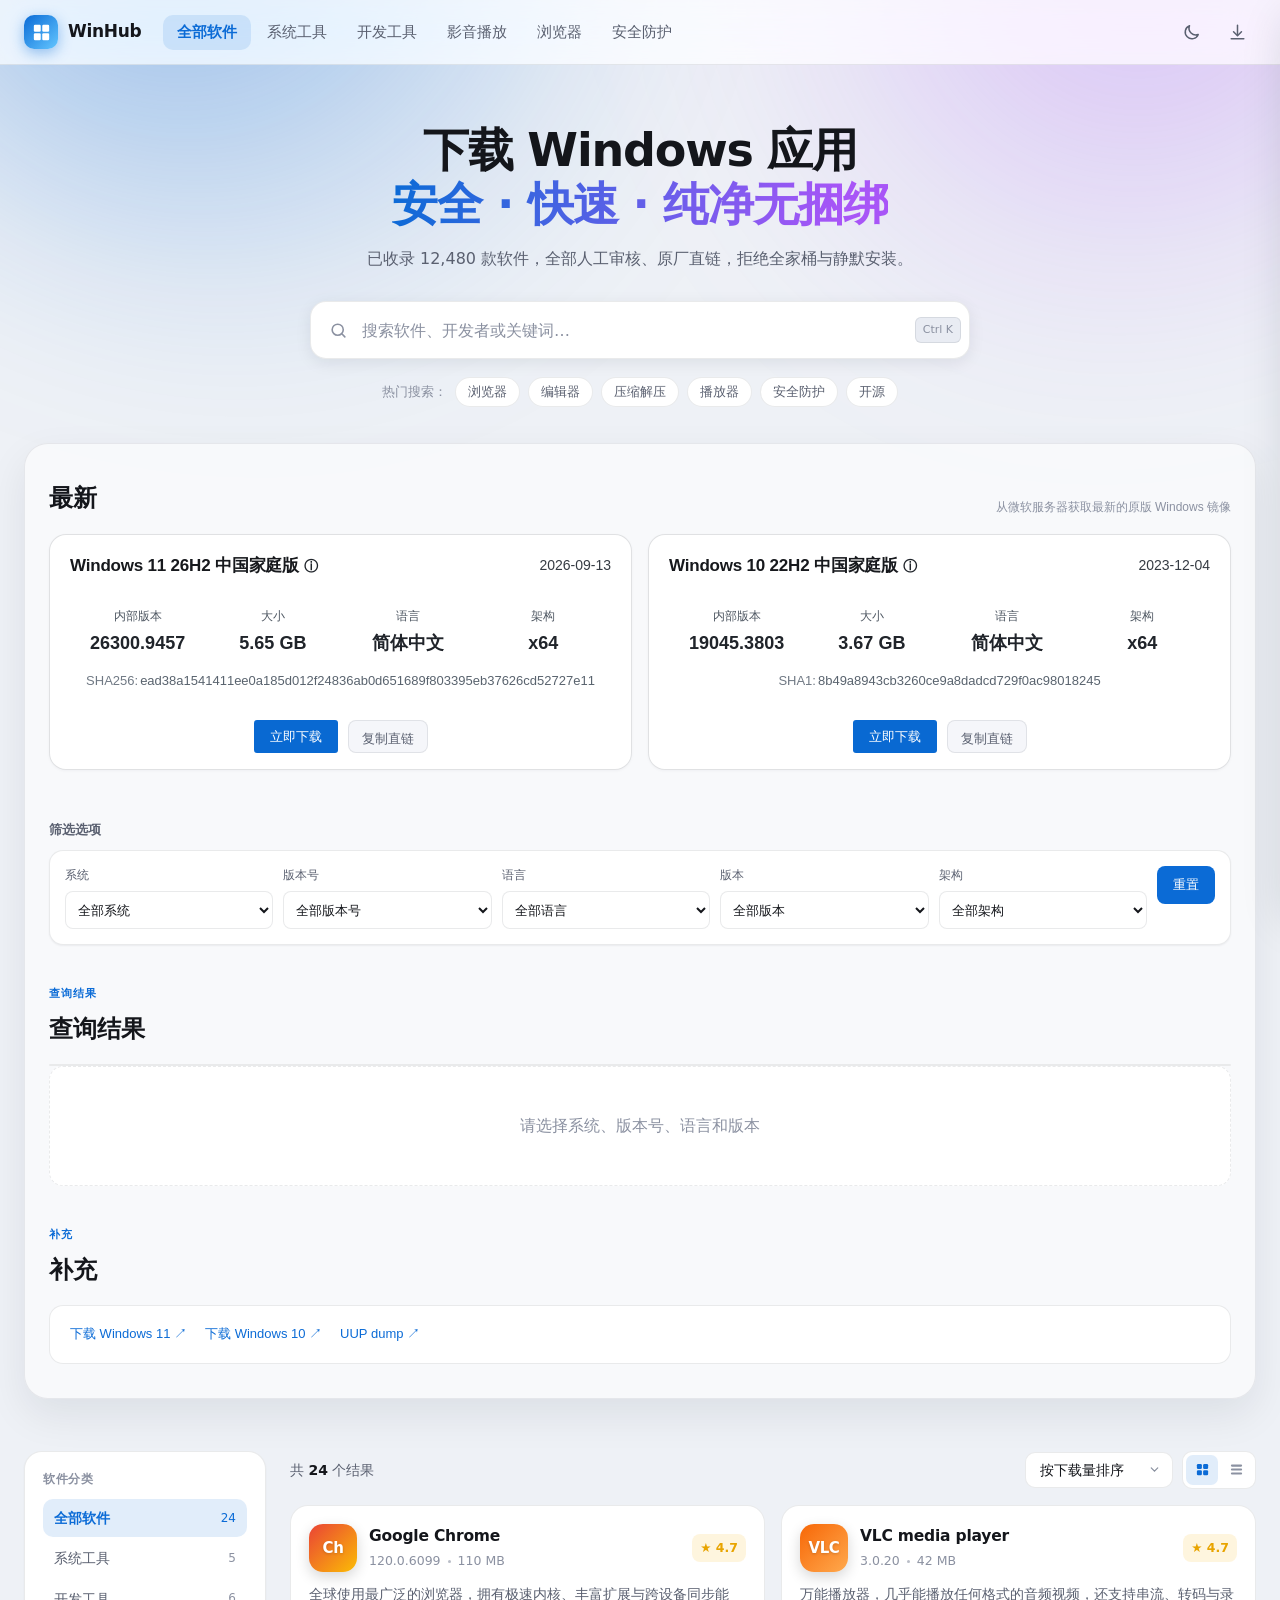
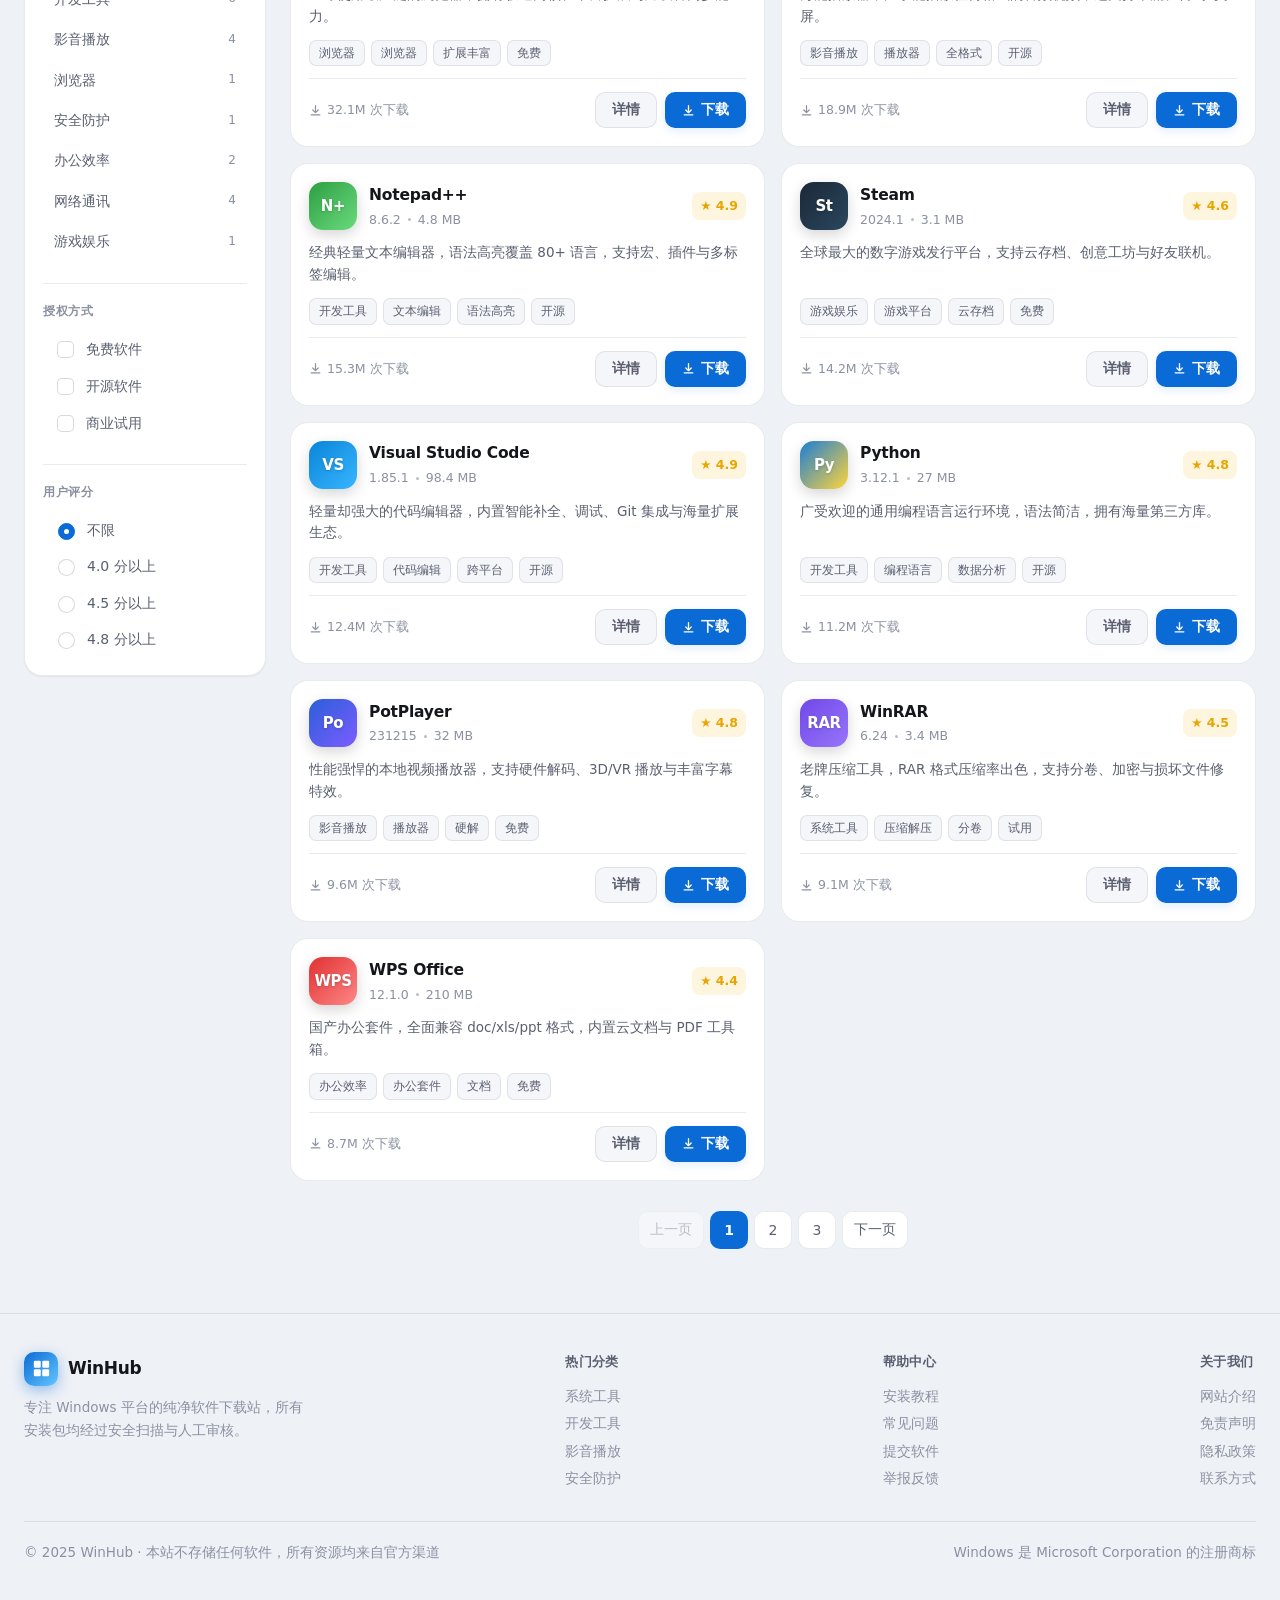
==== commit 52c1ec26: "Update index.html" ====
--- a/index.html
+++ b/index.html
@@ -497,25 +497,25 @@
 .latest-mirror-card{background:#fff;border:1px solid rgba(18,24,40,.13);border-radius:17px;padding:17px 20px 16px;min-width:0;box-shadow:0 1px 3px rgba(16,24,40,.04);font-family:'Segoe UI','Microsoft YaHei',sans-serif}
 .latest-card-head{display:flex;justify-content:space-between;align-items:center;gap:16px;margin-bottom:28px}.latest-card-head h3{margin:0;color:#17191d;font-size:17px;font-weight:700;letter-spacing:-.2px;white-space:nowrap}.latest-card-head h3 span{font-size:14px;margin-left:5px;color:#20252b}.latest-card-head time{color:#353b43;font-size:14px;white-space:nowrap}
 .latest-card-fields{display:grid;grid-template-columns:repeat(4,1fr);text-align:center;margin-bottom:13px}.latest-card-fields div{display:grid;gap:3px}.latest-card-fields small{font-size:12px;color:#4d5661}.latest-card-fields b{font-size:18px;color:#20242a;font-weight:700;white-space:nowrap}
-.latest-hash{display:flex;justify-content:center;align-items:center;gap:2px;color:#707984;font-size:13px;white-space:nowrap;overflow:hidden;margin-bottom:29px}.latest-hash code{min-width:0;overflow:hidden;text-overflow:ellipsis;color:#59636e;font-family:'Segoe UI',sans-serif}.latest-actions{display:flex;justify-content:center;gap:10px}.latest-actions a,.latest-actions button{height:33px;border-radius:3px;padding:0 16px;font:13px 'Segoe UI','Microsoft YaHei',sans-serif;cursor:pointer}.latest-actions a{display:inline-flex;align-items:center;background:#0969d2;color:#fff;text-decoration:none}.latest-actions a:hover{background:#075bb8}.latest-actions button{border:1px solid #d1d5da;background:#fff;color:#30353b}.latest-actions button:hover{background:#f3f5f7}@media(max-width:700px){.win-latest-list{grid-template-columns:1fr!important}.latest-card-head h3{font-size:15px}.latest-card-fields b{font-size:16px}}
-</style>
-<style>
-.win-mirror-grid .release-card{display:flex!important;flex-direction:column!important;gap:10px!important;padding:16px 22px!important}
-.win-mirror-grid .query-row{display:flex!important;align-items:center!important;min-width:0!important}
-.win-mirror-grid .query-row-primary{gap:22px!important}
-.win-mirror-grid .query-row-primary .release-card-top{display:flex!important;align-items:center!important;justify-content:space-between!important;flex:1!important;min-width:0!important}
-.win-mirror-grid .query-row-primary h3{margin:0!important;white-space:nowrap!important;font-size:17px!important}
-.win-mirror-grid .query-row-primary .release-date{white-space:nowrap!important;color:var(--text-3)!important;font-size:12px!important}
-.win-mirror-grid .query-row-secondary{gap:20px!important}
-.win-mirror-grid .query-row-secondary .release-meta{display:flex!important;flex:1!important;flex-wrap:nowrap!important;gap:7px 20px!important;min-width:0!important;white-space:nowrap!important}
-.win-mirror-grid .query-row-secondary .hash{display:flex!important;align-items:center!important;gap:4px!important;flex:1.2!important;min-width:0!important;margin:0!important;padding:0!important;background:transparent!important;border:0!important;white-space:nowrap!important;overflow:hidden!important}
-.win-mirror-grid .query-row-secondary .hash code{min-width:0!important;overflow:hidden!important;text-overflow:ellipsis!important;white-space:nowrap!important}
-.win-mirror-grid .query-row-secondary .card-actions{flex:0 0 auto!important;display:flex!important;gap:8px!important}
-.win-mirror-grid .query-row-secondary .download-button{min-width:120px!important;width:auto!important;padding:8px 14px!important}
-@media(max-width:900px){.win-mirror-grid .query-row-primary{gap:12px!important}.win-mirror-grid .query-row-secondary{gap:12px!important}.win-mirror-grid .query-row-secondary .release-meta{gap:7px 12px!important}.win-mirror-grid .query-row-secondary .hash{flex:1!important}}
-@media(max-width:700px){.win-mirror-grid .query-row-primary,.win-mirror-grid .query-row-secondary{align-items:flex-start!important;flex-wrap:wrap!important}.win-mirror-grid .query-row-primary .release-card-top{flex-basis:100%!important}.win-mirror-grid .query-row-secondary .release-meta{flex-basis:100%!important;flex-wrap:wrap!important}.win-mirror-grid .query-row-secondary .hash{flex:1!important}.win-mirror-grid .query-row-secondary .card-actions{flex:0 0 auto!important}}
-</style>
-</head>
+.latest-hash{display:flex;justify-content:center;align-items:center;gap:2px;color:#707984;font-size:13px;white-space:nowrap;overflow:hidden;margin-bottom:29px}.latest-hash code{min-width:0;overflow:hidden;text-overflow:ellipsis;color:#59636e;font-family:'Segoe UI',sans-serif}.latest-actions{display:flex;justify-content:center;gap:10px}.latest-actions a,.latest-actions button{height:33px;border-radius:3px;padding:0 16px;font:13px 'Segoe UI','Microsoft YaHei',sans-serif;cursor:pointer}.latest-actions a{display:inline-flex;align-items:center;background:#0969d2;color:#fff;text-decoration:none}.latest-actions a:hover{background:#075bb8}.latest-actions button{border:1px solid #d1d5da;background:#fff;color:#30353b}.latest-actions button:hover{background:#f3f5f7}@media(max-width:700px){.win-latest-list{grid-template-columns:1fr!important}.latest-card-head h3{font-size:15px}.latest-card-fields b{font-size:16px}}
+</style>
+<style>
+.win-mirror-grid .release-card{display:flex!important;flex-direction:column!important;gap:10px!important;padding:16px 22px!important}
+.win-mirror-grid .query-row{display:flex!important;align-items:center!important;min-width:0!important}
+.win-mirror-grid .query-row-primary{gap:22px!important}
+.win-mirror-grid .query-row-primary .release-card-top{display:flex!important;align-items:center!important;justify-content:space-between!important;flex:1!important;min-width:0!important}
+.win-mirror-grid .query-row-primary h3{margin:0!important;white-space:nowrap!important;font-size:17px!important}
+.win-mirror-grid .query-row-primary .release-date{white-space:nowrap!important;color:var(--text-3)!important;font-size:12px!important}
+.win-mirror-grid .query-row-secondary{gap:20px!important}
+.win-mirror-grid .query-row-secondary .release-meta{display:flex!important;flex:1!important;flex-wrap:nowrap!important;gap:7px 20px!important;min-width:0!important;white-space:nowrap!important}
+.win-mirror-grid .query-row-secondary .hash{display:flex!important;align-items:center!important;gap:4px!important;flex:1.2!important;min-width:0!important;margin:0!important;padding:0!important;background:transparent!important;border:0!important;white-space:nowrap!important;overflow:hidden!important}
+.win-mirror-grid .query-row-secondary .hash code{min-width:0!important;overflow:hidden!important;text-overflow:ellipsis!important;white-space:nowrap!important}
+.win-mirror-grid .query-row-secondary .card-actions{flex:0 0 auto!important;display:flex!important;gap:8px!important}
+.win-mirror-grid .query-row-secondary .download-button{min-width:120px!important;width:auto!important;padding:8px 14px!important}
+@media(max-width:900px){.win-mirror-grid .query-row-primary{gap:12px!important}.win-mirror-grid .query-row-secondary{gap:12px!important}.win-mirror-grid .query-row-secondary .release-meta{gap:7px 12px!important}.win-mirror-grid .query-row-secondary .hash{flex:1!important}}
+@media(max-width:700px){.win-mirror-grid .query-row-primary,.win-mirror-grid .query-row-secondary{align-items:flex-start!important;flex-wrap:wrap!important}.win-mirror-grid .query-row-primary .release-card-top{flex-basis:100%!important}.win-mirror-grid .query-row-secondary .release-meta{flex-basis:100%!important;flex-wrap:wrap!important}.win-mirror-grid .query-row-secondary .hash{flex:1!important}.win-mirror-grid .query-row-secondary .card-actions{flex:0 0 auto!important}}
+</style>
+</head>
 <body>
 <div class="bg-decor"></div>
 
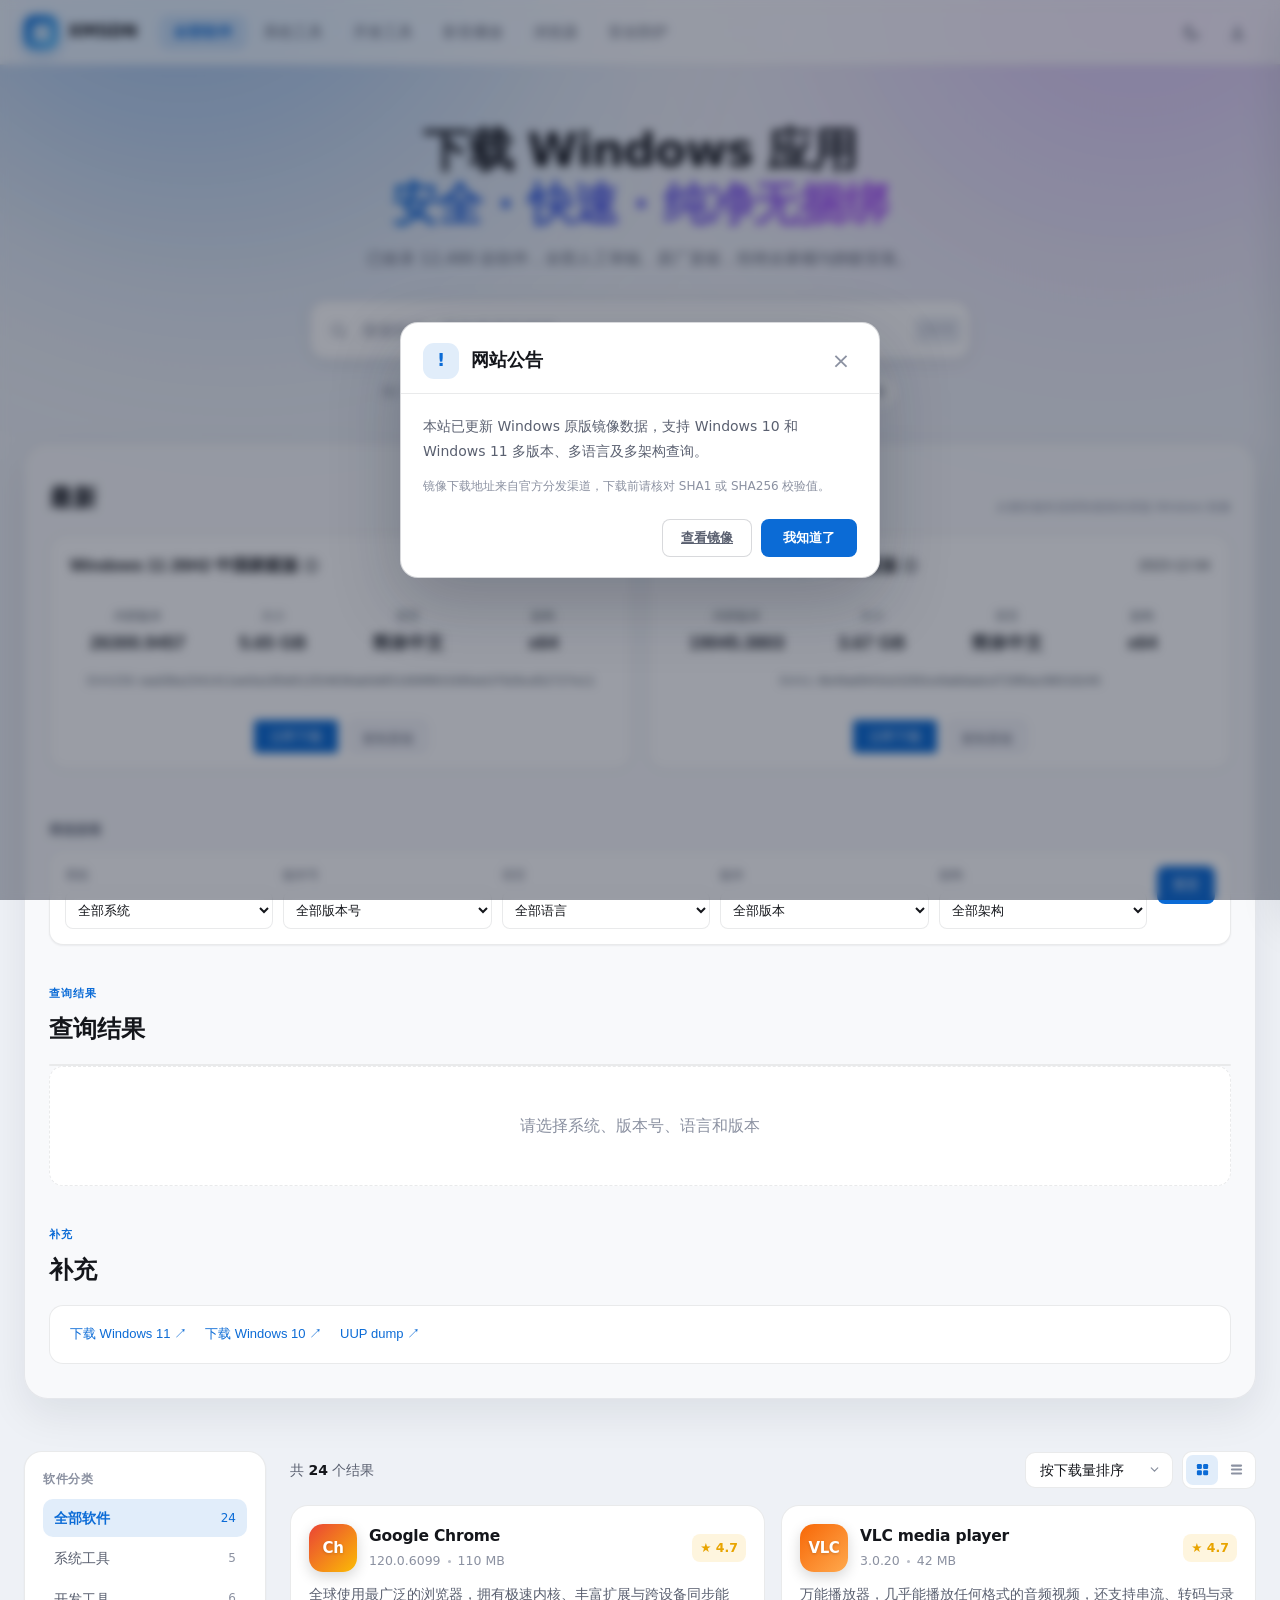
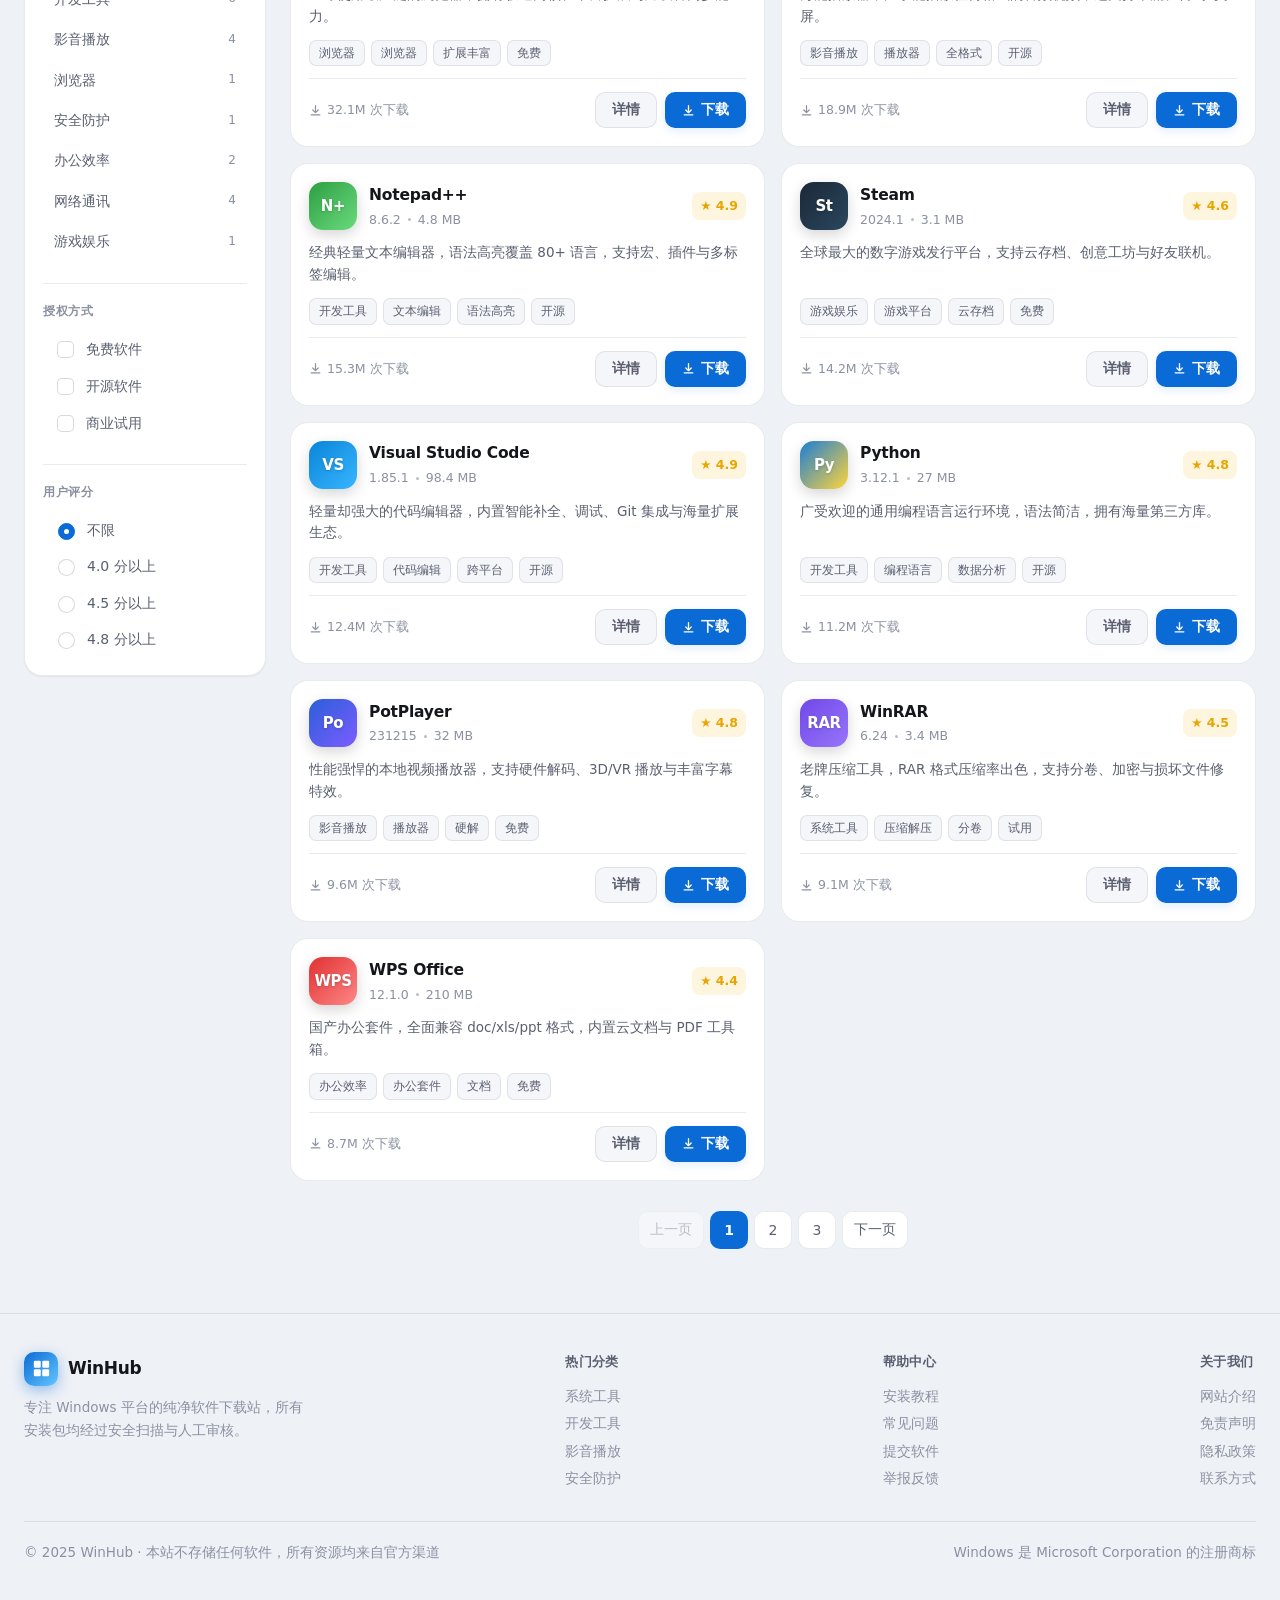
==== commit 97e9d484: "Update index.html" ====
--- a/index.html
+++ b/index.html
@@ -3,7 +3,7 @@
 <head>
 <meta charset="UTF-8">
 <meta name="viewport" content="width=device-width, initial-scale=1">
-<title>WinHub · Windows 软件下载中心</title>
+<title>xmsdn · Windows 软件下载中心</title>
 <style>
 /* ============ 变量 & 主题 ============ */
 :root{
@@ -515,6 +515,18 @@
 @media(max-width:900px){.win-mirror-grid .query-row-primary{gap:12px!important}.win-mirror-grid .query-row-secondary{gap:12px!important}.win-mirror-grid .query-row-secondary .release-meta{gap:7px 12px!important}.win-mirror-grid .query-row-secondary .hash{flex:1!important}}
 @media(max-width:700px){.win-mirror-grid .query-row-primary,.win-mirror-grid .query-row-secondary{align-items:flex-start!important;flex-wrap:wrap!important}.win-mirror-grid .query-row-primary .release-card-top{flex-basis:100%!important}.win-mirror-grid .query-row-secondary .release-meta{flex-basis:100%!important;flex-wrap:wrap!important}.win-mirror-grid .query-row-secondary .hash{flex:1!important}.win-mirror-grid .query-row-secondary .card-actions{flex:0 0 auto!important}}
 </style>
+<style>
+.notice-overlay{position:fixed;inset:0;z-index:1200;display:grid;place-items:center;padding:20px;background:rgba(15,23,42,.42);backdrop-filter:blur(5px)}
+.notice-overlay[hidden]{display:none}
+.notice-dialog{width:min(480px,100%);background:var(--surface);border:1px solid var(--border-strong);border-radius:18px;box-shadow:0 24px 70px rgba(15,23,42,.24);overflow:hidden}
+.notice-head{display:flex;align-items:center;gap:12px;padding:20px 22px 14px;border-bottom:1px solid var(--border)}
+.notice-mark{display:grid;place-items:center;width:36px;height:36px;border-radius:11px;background:var(--accent-soft);color:var(--accent);font-weight:800;font-size:18px}
+.notice-head h2{margin:0;font-size:18px;font-weight:700;color:var(--text)}
+.notice-close{margin-left:auto;width:32px;height:32px;border:0;border-radius:8px;background:transparent;color:var(--text-3);font-size:22px;line-height:1;cursor:pointer}.notice-close:hover{background:var(--surface-2);color:var(--text)}
+.notice-body{padding:20px 22px 22px;color:var(--text-2);font-size:14px;line-height:1.8}.notice-body p{margin:0 0 12px}.notice-body p:last-child{margin-bottom:0;color:var(--text-3);font-size:12px}
+.notice-footer{display:flex;justify-content:flex-end;gap:9px;padding:0 22px 20px}.notice-link,.notice-confirm{border-radius:8px;padding:9px 18px;font:600 13px 'Segoe UI','Microsoft YaHei',sans-serif;cursor:pointer}.notice-link{border:1px solid var(--border-strong);background:var(--surface);color:var(--text-2)}.notice-link:hover{background:var(--surface-2);color:var(--text)}.notice-confirm{border:0;background:var(--accent);color:#fff;padding-left:22px;padding-right:22px}.notice-confirm:hover{background:#075bb8}
+@media(max-width:600px){.notice-overlay{padding:14px}.notice-head{padding:17px 18px 13px}.notice-body{padding:17px 18px 19px}.notice-footer{padding:0 18px 18px}}
+</style>
 </head>
 <body>
 <div class="bg-decor"></div>
@@ -531,7 +543,7 @@
           <rect x="10.9" y="10.9" width="8.1" height="8.1" rx="1.4"/>
         </svg>
       </span>
-      <span>WinHub</span>
+      <span>XMSDN</span>
     </a>
 
     <nav class="nav" id="nav"></nav>
@@ -699,6 +711,13 @@
 
 <!-- ============ Toast ============ -->
 <div class="toasts" id="toasts"></div>
+<div class="notice-overlay" id="noticeOverlay" hidden>
+  <section class="notice-dialog" role="dialog" aria-modal="true" aria-labelledby="noticeTitle">
+    <div class="notice-head"><div class="notice-mark">!</div><h2 id="noticeTitle">网站公告</h2><button class="notice-close" id="noticeClose" type="button" aria-label="关闭公告">&times;</button></div>
+    <div class="notice-body"><p>本站已更新 Windows 原版镜像数据，支持 Windows 10 和 Windows 11 多版本、多语言及多架构查询。</p><p>镜像下载地址来自官方分发渠道，下载前请核对 SHA1 或 SHA256 校验值。</p></div>
+    <div class="notice-footer"><a class="notice-link" id="noticeView" href="https://www.xmsdn.com/" target="_blank" rel="noreferrer">查看镜像</a><button class="notice-confirm" id="noticeConfirm" type="button">我知道了</button></div>
+  </section>
+</div>
 
 <script>
 /* =========================================================
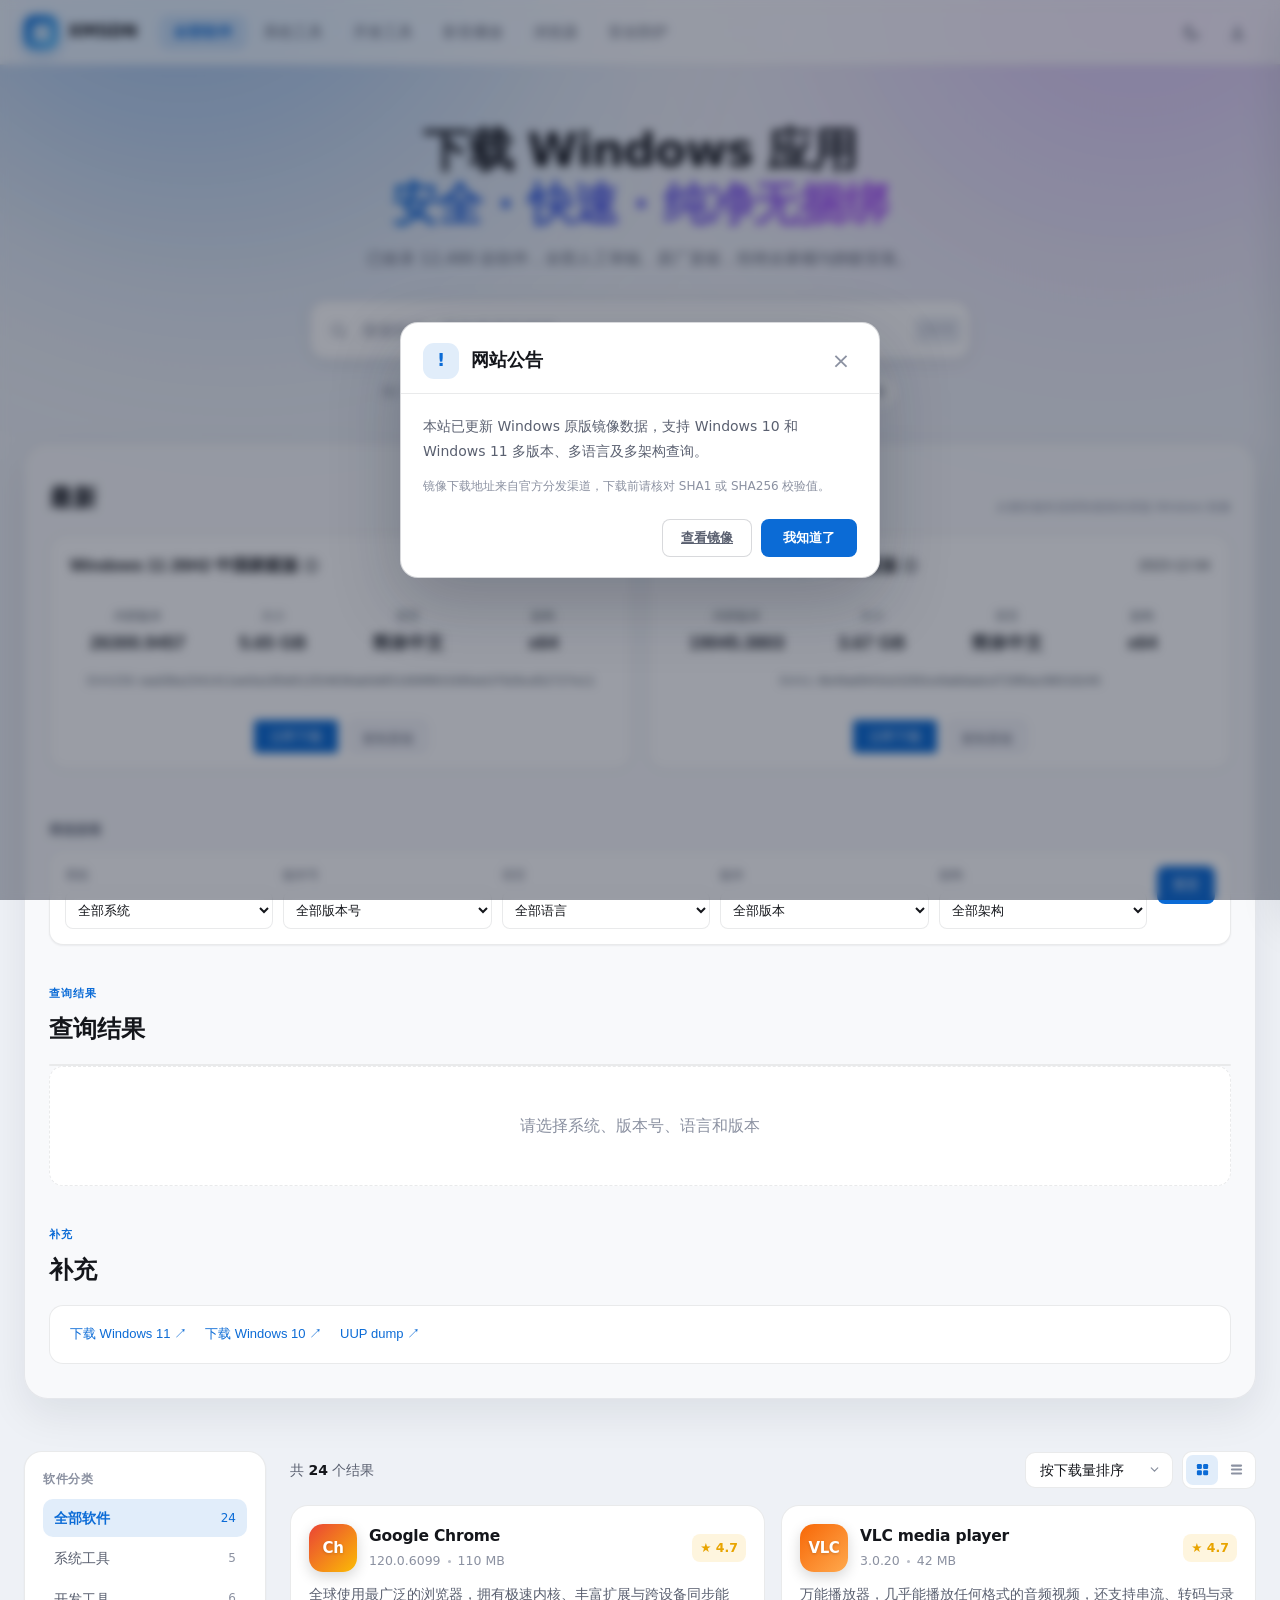
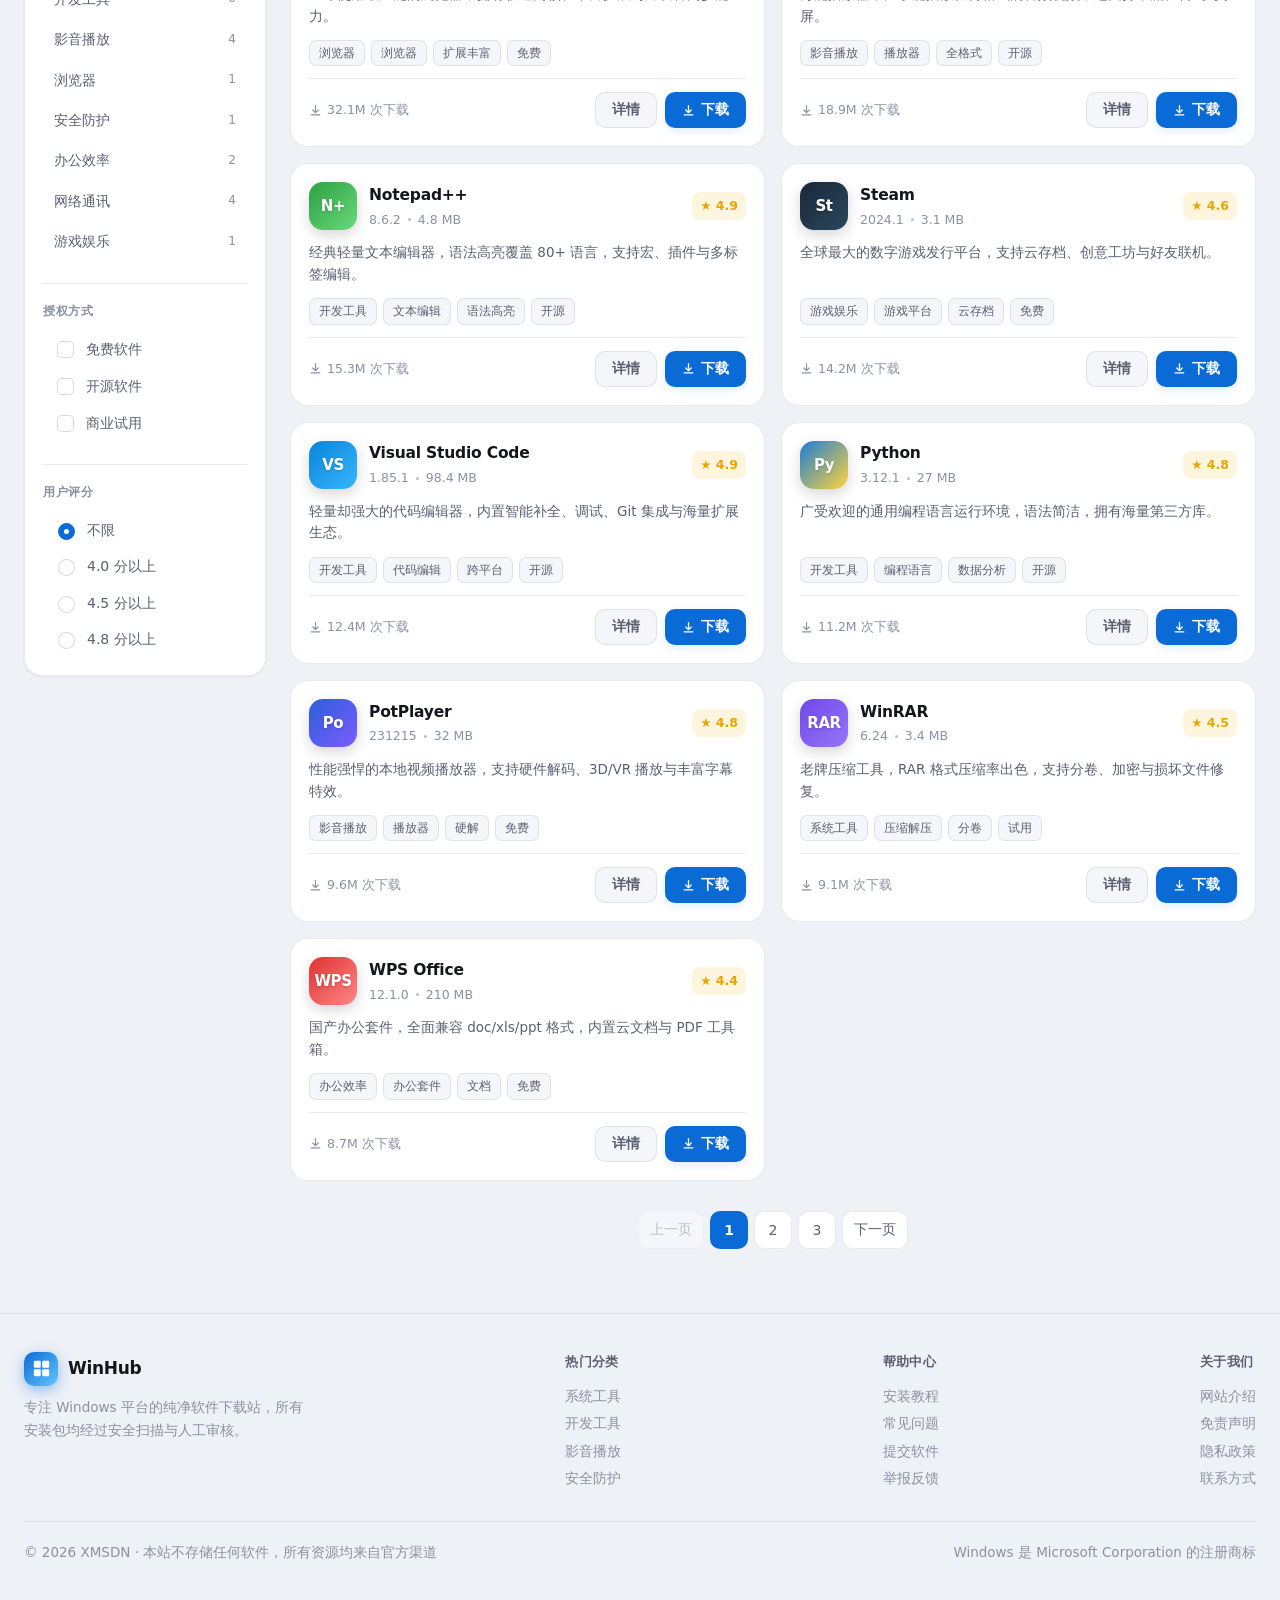
==== commit 2d1a6749: "Update index.html" ====
--- a/index.html
+++ b/index.html
@@ -681,7 +681,7 @@
       </div>
     </div>
     <div class="foot-bottom">
-      <span>© 2025 WinHub · 本站不存储任何软件，所有资源均来自官方渠道</span>
+      <span>© 2026 XMSDN · 本站不存储任何软件，所有资源均来自官方渠道</span>
       <span>Windows 是 Microsoft Corporation 的注册商标</span>
     </div>
   </div>
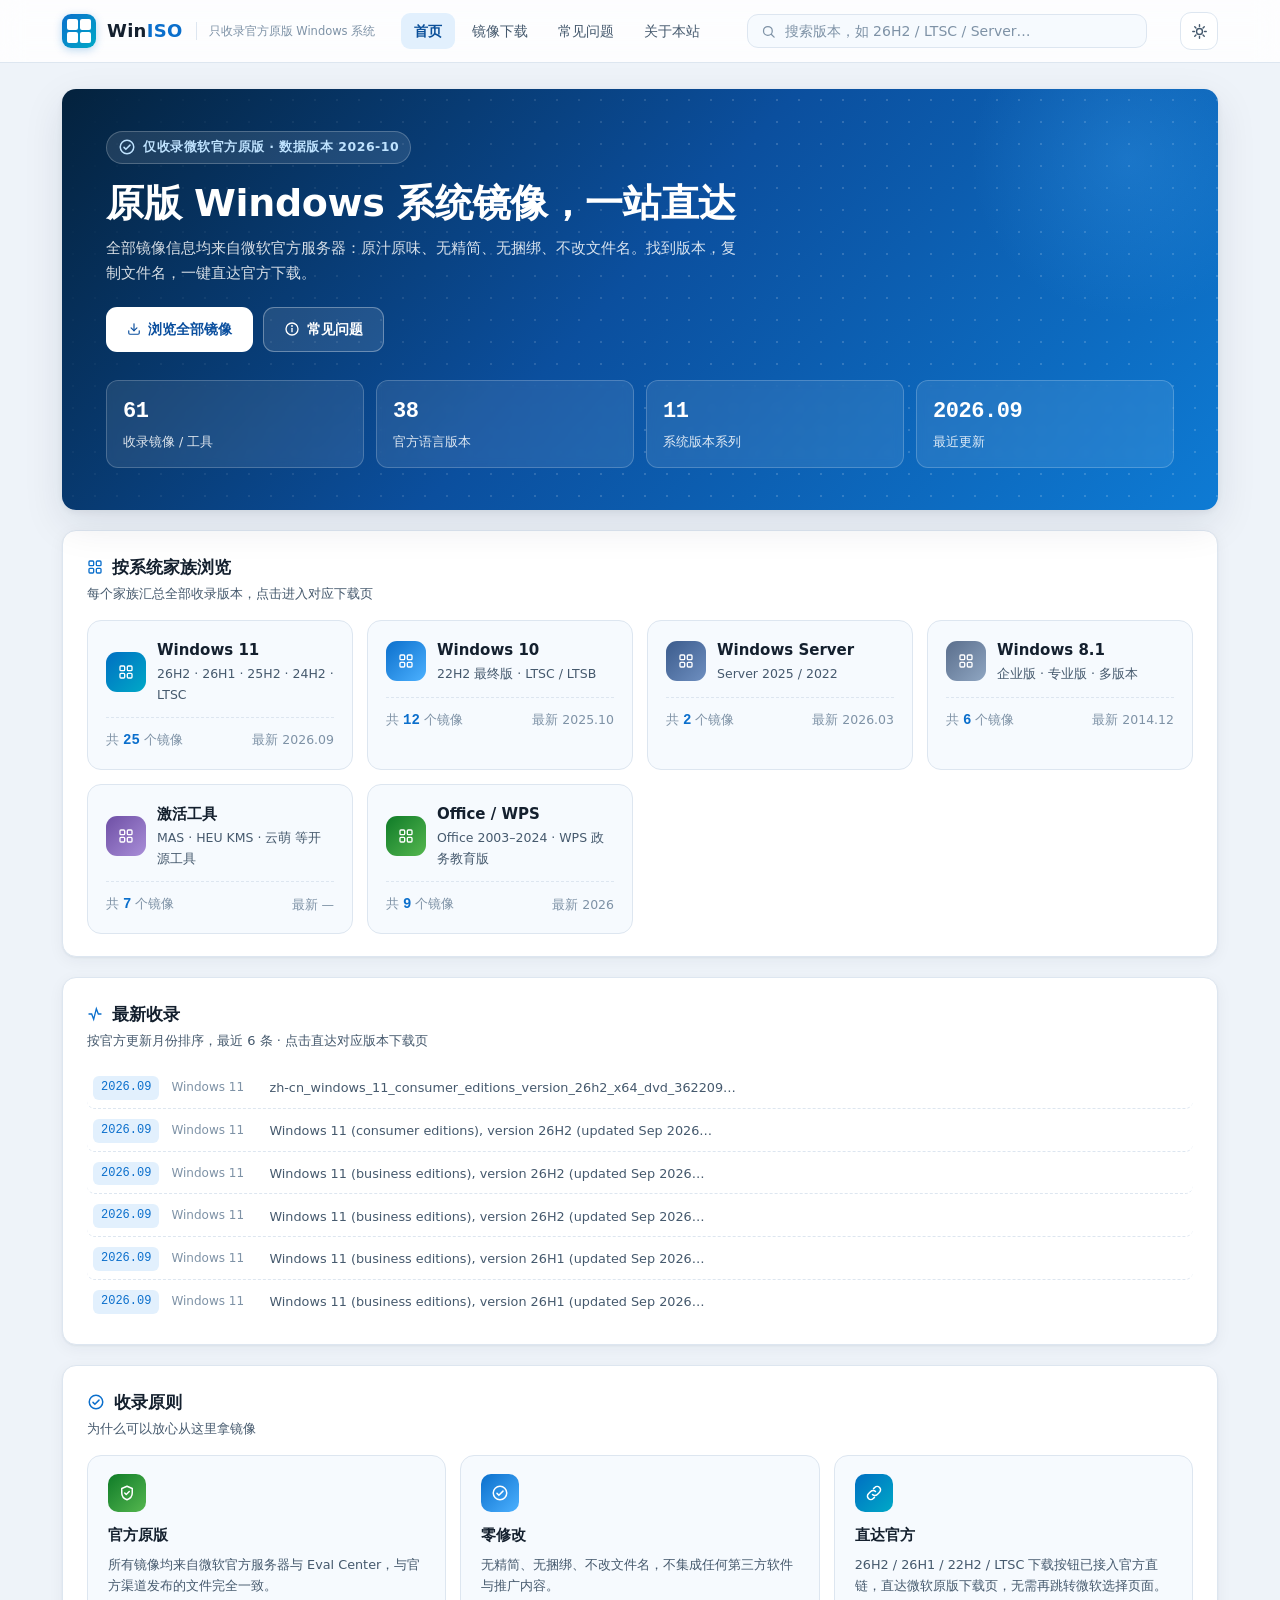
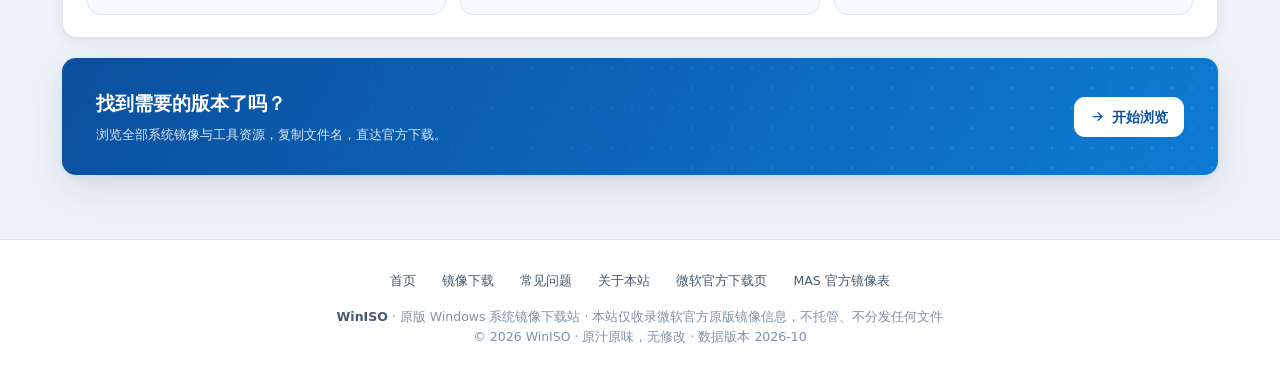
==== commit f55bc526: "Update index.html" ====
--- a/index.html
+++ b/index.html
@@ -2,1476 +2,1305 @@
 <html lang="zh-CN" data-theme="light">
 <head>
 <meta charset="UTF-8">
-<meta name="viewport" content="width=device-width, initial-scale=1">
-<title>xmsdn · Windows 软件下载中心</title>
+<meta name="viewport" content="width=device-width, initial-scale=1.0">
+<title>WinISO · 原版 Windows 系统镜像下载站</title>
+<meta name="description" content="只收录微软官方原版 Windows 系统镜像。Windows 11 / 10 / Server / 8.1 全版本、官方语言文件、激活工具与 Office 资源，原汁原味、无精简、无捆绑，一键直达官方下载。">
+<link rel="icon" href="data:image/svg+xml,%3Csvg xmlns='http://www.w3.org/2000/svg' viewBox='0 0 32 32'%3E%3Cdefs%3E%3ClinearGradient id='g' x1='0' y1='0' x2='1' y2='1'%3E%3Cstop offset='0' stop-color='%23006FC2'/%3E%3Cstop offset='1' stop-color='%2300A9C7'/%3E%3C/linearGradient%3E%3C/defs%3E%3Crect width='32' height='32' rx='7' fill='url(%23g)'/%3E%3Cpath d='M7.5 7.5h7.2v7.2H7.5zM17.3 7.5h7.2v7.2h-7.2zM7.5 17.3h7.2v7.2H7.5zM17.3 17.3h7.2v7.2h-7.2z' fill='%23fff'/%3E%3C/svg%3E">
+<link rel="preconnect" href="https://miaoda.feishu.cn">
+<link href="https://miaoda.feishu.cn/fonts/css2?family=Noto+Sans+SC:wght@400;500;600;700;800&display=swap" rel="stylesheet">
 <style>
-/* ============ 变量 & 主题 ============ */
+/* ============ Token ============ */
 :root{
-  --radius-lg:18px; --radius:13px; --radius-sm:9px;
-  --ease:cubic-bezier(.2,.8,.3,1);
-}
-[data-theme="light"]{
-  color-scheme: light;
-  --bg:#eef1f6;
-  --surface:#ffffff;
-  --surface-2:#f5f6fa;
-  --surface-3:#e9ecf3;
-  --glass:rgba(255,255,255,.72);
-  --text:#14161b;
-  --text-2:#5a6070;
-  --text-3:#8b91a1;
-  --border:rgba(18,24,40,.09);
-  --border-strong:rgba(18,24,40,.16);
-  --accent:#0b6bd6;
-  --accent-2:#4a9eff;
-  --accent-soft:rgba(11,107,214,.12);
-  --on-accent:#ffffff;
-  --hover-border:rgba(11,107,214,.4);
-  --shadow-sm:0 1px 2px rgba(16,24,40,.06);
-  --shadow:0 4px 16px rgba(16,24,40,.08);
-  --shadow-lg:0 18px 44px rgba(16,24,40,.16);
-  --success:#0f9d58;
-  --warn:#e8a400;
-  --glow-a:rgba(11,107,214,.45);
-  --glow-b:rgba(168,85,247,.35);
-}
-[data-theme="dark"]{
-  color-scheme: dark;
-  --bg:#131417;
-  --surface:#1d1f24;
-  --surface-2:#24272d;
-  --surface-3:#2d3138;
-  --glass:rgba(22,24,28,.72);
-  --text:#f1f3f7;
-  --text-2:#a7adba;
-  --text-3:#767d8c;
-  --border:rgba(255,255,255,.08);
-  --border-strong:rgba(255,255,255,.16);
-  --accent:#4cc2ff;
-  --accent-2:#0b6bd6;
-  --accent-soft:rgba(76,194,255,.14);
-  --on-accent:#04141f;
-  --hover-border:rgba(76,194,255,.4);
-  --shadow-sm:0 1px 2px rgba(0,0,0,.4);
-  --shadow:0 4px 16px rgba(0,0,0,.4);
-  --shadow-lg:0 22px 50px rgba(0,0,0,.6);
-  --success:#4ade80;
-  --warn:#fbbf24;
-  --glow-a:rgba(76,194,255,.28);
-  --glow-b:rgba(168,85,247,.22);
-}
-
-/* ============ 基础 ============ */
-*,*::before,*::after{box-sizing:border-box}
+  --bg:#EEF3F9;
+  --bg-2:#E3ECF6;
+  --surface:#FFFFFF;
+  --surface-2:#F6FAFE;
+  --border:#DDE6F0;
+  --border-strong:#C5D4E4;
+  --ink:#14202E;
+  --ink-2:#45596D;
+  --ink-3:#7E92A6;
+  --accent:#0B6FCC;
+  --accent-deep:#0A4F99;
+  --accent-soft:#E2F0FD;
+  --cyan:#00A9C7;
+  --green:#0F7B28;
+  --green-soft:#E4F5E7;
+  --violet:#6E4FA5;
+  --violet-soft:#EFE9F9;
+  --amber:#9A6A00;
+  --amber-soft:#FBF0D9;
+  --gray-soft:#EDF1F6;
+  --hero-1:#04223D;
+  --hero-2:#0B4F9E;
+  --hero-3:#0E7BD4;
+  --shadow:0 1px 2px rgba(9,30,56,.05),0 4px 16px rgba(9,30,56,.05);
+  --shadow-lg:0 2px 6px rgba(9,30,56,.06),0 14px 40px rgba(9,30,56,.10);
+  --radius:14px;
+  --radius-sm:9px;
+  --mono:"Cascadia Code","SF Mono",Consolas,Menlo,"Liberation Mono",monospace;
+  --font:"Segoe UI Variable Text","Segoe UI","Noto Sans SC","PingFang SC","Microsoft YaHei",system-ui,sans-serif;
+}
+html[data-theme="dark"]{
+  --bg:#0B141E;
+  --bg-2:#0E1A27;
+  --surface:#12202F;
+  --surface-2:#162636;
+  --border:#22344A;
+  --border-strong:#31496A;
+  --ink:#E8F0F8;
+  --ink-2:#A9BED2;
+  --ink-3:#74879B;
+  --accent:#4CB1FF;
+  --accent-deep:#7CC4FF;
+  --accent-soft:#12304E;
+  --cyan:#3FC7E0;
+  --green:#4CC24A;
+  --green-soft:#12301F;
+  --violet:#B48FE8;
+  --violet-soft:#2B2143;
+  --amber:#E3B341;
+  --amber-soft:#3A2E12;
+  --gray-soft:#1A2A3A;
+  --hero-1:#05182B;
+  --hero-2:#0A3E7C;
+  --hero-3:#0E6FBF;
+  --shadow:0 1px 2px rgba(0,0,0,.28),0 6px 20px rgba(0,0,0,.22);
+  --shadow-lg:0 2px 6px rgba(0,0,0,.3),0 16px 44px rgba(0,0,0,.34);
+}
+*{margin:0;padding:0;box-sizing:border-box}
 html{scroll-behavior:smooth}
 body{
-  margin:0;
-  font-family:'Segoe UI Variable Text','Segoe UI',system-ui,-apple-system,'PingFang SC','Microsoft YaHei',sans-serif;
-  background:var(--bg); color:var(--text); line-height:1.6;
+  font-family:var(--font);
+  background:var(--bg);
+  color:var(--ink);
+  font-size:14.5px;
+  line-height:1.65;
   -webkit-font-smoothing:antialiased;
-  transition:background .3s var(--ease),color .3s var(--ease);
-}
-.container{width:min(1300px,100% - 48px);margin-inline:auto}
-@media(max-width:640px){.container{width:min(1300px,100% - 28px)}}
-button{font-family:inherit}
-:focus-visible{outline:2px solid var(--accent);outline-offset:2px;border-radius:8px}
-::-webkit-scrollbar{width:10px;height:10px}
-::-webkit-scrollbar-thumb{background:var(--border-strong);border-radius:10px;border:3px solid transparent;background-clip:content-box}
-::-webkit-scrollbar-thumb:hover{background:var(--text-3);background-clip:content-box}
-::-webkit-scrollbar-track{background:transparent}
-
-/* ============ 背景光斑 ============ */
-.bg-decor{position:fixed;inset:0;z-index:-1;overflow:hidden;pointer-events:none}
-.bg-decor::before,.bg-decor::after{content:'';position:absolute;border-radius:50%;filter:blur(100px)}
-.bg-decor::before{width:900px;height:640px;top:-340px;left:-140px;background:radial-gradient(circle at 35% 35%,var(--glow-a),transparent 70%)}
-.bg-decor::after{width:800px;height:620px;top:-300px;right:-180px;background:radial-gradient(circle at 60% 40%,var(--glow-b),transparent 70%)}
+}
+a{color:var(--accent);text-decoration:none}
+a:hover{color:var(--accent-deep)}
+button{font-family:inherit;cursor:pointer;color:inherit}
+::selection{background:rgba(11,111,204,.22)}
+:focus-visible{outline:2px solid var(--accent);outline-offset:2px;border-radius:5px}
+@media (prefers-reduced-motion: reduce){
+  *,*::before,*::after{animation-duration:.001ms!important;transition-duration:.001ms!important}
+  html{scroll-behavior:auto}
+}
 
 /* ============ 顶栏 ============ */
 .topbar{
   position:sticky;top:0;z-index:60;
-  background:var(--glass);
-  backdrop-filter:blur(24px) saturate(180%);
-  -webkit-backdrop-filter:blur(24px) saturate(180%);
+  background:color-mix(in srgb,var(--surface) 84%,transparent);
+  backdrop-filter:blur(12px);-webkit-backdrop-filter:blur(12px);
   border-bottom:1px solid var(--border);
 }
-.topbar-inner{display:flex;align-items:center;gap:16px;height:64px}
-.brand{display:flex;align-items:center;gap:10px;font-weight:700;font-size:17px;color:var(--text);text-decoration:none;letter-spacing:-.3px;flex:none}
-.brand-logo{
-  width:34px;height:34px;border-radius:10px;display:grid;place-items:center;color:#fff;
-  background:linear-gradient(135deg,#0b6bd6,#63c6ff);
-  box-shadow:0 4px 14px rgba(11,107,214,.4);
-}
-.nav{display:flex;gap:2px;margin-left:6px;overflow-x:auto;scrollbar-width:none}
-.nav::-webkit-scrollbar{display:none}
-.nav-link{
-  padding:8px 14px;border-radius:10px;font-size:14.5px;color:var(--text-2);
-  text-decoration:none;cursor:pointer;white-space:nowrap;
-  transition:background .18s var(--ease),color .18s var(--ease);
-  border:0;background:transparent;
-}
-.nav-link:hover{background:var(--surface-2);color:var(--text)}
-.nav-link.active{background:var(--accent-soft);color:var(--accent);font-weight:600}
-.topbar-actions{margin-left:auto;display:flex;align-items:center;gap:8px;flex:none}
+.topbar-inner{
+  max-width:1200px;margin:0 auto;padding:0 22px;height:62px;
+  display:flex;align-items:center;gap:18px;
+}
+.brand{display:flex;align-items:center;gap:11px;flex-shrink:0;color:var(--ink)}
+.brand-mark{
+  width:34px;height:34px;border-radius:9px;flex-shrink:0;
+  display:grid;grid-template-columns:1fr 1fr;grid-template-rows:1fr 1fr;gap:2.5px;padding:5px;
+  background:linear-gradient(135deg,var(--accent) 0%,var(--cyan) 100%);
+  box-shadow:0 2px 8px rgba(11,111,204,.28);
+  transition:transform .2s;
+}
+.brand:hover .brand-mark{transform:rotate(-6deg) scale(1.04)}
+.brand-mark i{background:#fff;border-radius:2px}
+.brand-name{font-size:18px;font-weight:800;letter-spacing:.3px}
+.brand-name em{font-style:normal;color:var(--accent)}
+.brand-tag{font-size:11.5px;color:var(--ink-3);margin-left:2px;border-left:1px solid var(--border);padding-left:12px;white-space:nowrap}
+.nav{display:flex;align-items:center;gap:4px;margin-left:8px}
+.nav a{
+  padding:7px 13px;border-radius:9px;font-size:13.5px;font-weight:500;color:var(--ink-2);
+  transition:background .15s,color .15s;
+}
+.nav a:hover{background:var(--gray-soft);color:var(--ink)}
+.nav a.active{background:var(--accent-soft);color:var(--accent-deep);font-weight:600}
+.top-search{flex:1;display:flex;justify-content:center;min-width:0}
+.search-box{
+  width:100%;max-width:400px;display:flex;align-items:center;gap:9px;
+  background:var(--surface-2);border:1px solid var(--border);border-radius:11px;
+  padding:8px 13px;transition:border-color .15s,box-shadow .15s,background .15s;
+}
+.search-box:focus-within{border-color:var(--accent);box-shadow:0 0 0 3px color-mix(in srgb,var(--accent) 14%,transparent);background:var(--surface)}
+.search-box svg{flex-shrink:0;color:var(--ink-3)}
+.search-box input{border:none;outline:none;background:transparent;width:100%;font-size:14px;font-family:inherit;color:var(--ink)}
+.search-box input::placeholder{color:var(--ink-3)}
+.top-actions{display:flex;align-items:center;gap:8px;flex-shrink:0}
 .icon-btn{
-  width:38px;height:38px;border-radius:10px;border:1px solid transparent;
-  background:transparent;color:var(--text-2);display:grid;place-items:center;
-  cursor:pointer;position:relative;
-  transition:background .18s var(--ease),color .18s var(--ease),border-color .18s;
-}
-.icon-btn:hover{background:var(--surface-2);color:var(--text);border-color:var(--border)}
-.badge{
-  position:absolute;top:1px;right:1px;min-width:16px;height:16px;padding:0 4px;
-  border-radius:8px;background:var(--accent);color:var(--on-accent);
-  font-size:10px;font-weight:700;display:grid;place-items:center;line-height:1;
-  box-shadow:0 0 0 2px var(--surface);
-}
-@media(max-width:900px){.nav{display:none}}
+  width:38px;height:38px;display:inline-flex;align-items:center;justify-content:center;
+  border:1px solid var(--border);background:var(--surface);border-radius:11px;color:var(--ink-2);
+  transition:all .15s;
+}
+.icon-btn:hover{border-color:var(--accent);color:var(--accent);background:var(--accent-soft)}
+.menu-btn{display:none}
+
+/* ============ 按钮 ============ */
+.btn{
+  display:inline-flex;align-items:center;gap:7px;
+  border:1px solid var(--border);background:var(--surface);color:var(--ink);
+  border-radius:11px;padding:8px 15px;font-size:13.5px;font-weight:500;
+  transition:all .15s;white-space:nowrap;
+}
+.btn:hover{border-color:var(--accent);color:var(--accent);background:var(--accent-soft)}
+.btn svg{flex-shrink:0}
+.btn-primary{background:linear-gradient(135deg,var(--accent) 0%,color-mix(in srgb,var(--accent) 72%,var(--cyan)) 100%);border-color:transparent;color:#fff;box-shadow:0 2px 10px rgba(11,111,204,.22)}
+.btn-primary:hover{filter:brightness(1.07);color:#fff}
+.btn-sm{padding:6px 12px;font-size:12.5px;border-radius:9px}
+.btn-ghost{background:transparent}
+
+/* ============ 视图容器 ============ */
+#view{max-width:1200px;margin:0 auto;padding:26px 22px 10px;min-height:62vh}
+.view{animation:viewIn .3s cubic-bezier(.22,1,.36,1)}
+@keyframes viewIn{from{opacity:0;transform:translateY(9px)}to{opacity:1;transform:none}}
+@media (prefers-reduced-motion: reduce){.view{animation:none}}
 
 /* ============ Hero ============ */
-.hero{padding:58px 0 36px;text-align:center}
-.hero h1{
-  font-size:clamp(28px,4.2vw,46px);line-height:1.18;margin:0 0 14px;
-  font-weight:700;letter-spacing:-1.2px;
-}
-.hero h1 .grad{
-  background:linear-gradient(100deg,var(--accent),#a855f7 90%);
-  -webkit-background-clip:text;background-clip:text;color:transparent;
-}
-.hero p{margin:0 auto 30px;max-width:620px;color:var(--text-2);font-size:16px}
-.search-wrap{position:relative;max-width:660px;margin:0 auto}
-.search-box{
-  display:flex;align-items:center;gap:12px;height:58px;padding:0 8px 0 18px;
-  background:var(--surface);border:1px solid var(--border);border-radius:16px;
-  box-shadow:var(--shadow);transition:.22s var(--ease);color:var(--text-3);
-}
-.search-box:focus-within{border-color:var(--accent);box-shadow:0 0 0 4px var(--accent-soft),var(--shadow)}
-.search-box input{
-  flex:1;min-width:0;border:0;outline:0;background:transparent;
-  font-size:16px;color:var(--text);font-family:inherit;
-}
-.search-box input::placeholder{color:var(--text-3)}
-.kbd{
-  font-size:11px;padding:3px 7px;border-radius:6px;background:var(--surface-3);
-  color:var(--text-3);border:1px solid var(--border);white-space:nowrap;
-}
-@media(max-width:560px){.kbd{display:none}}
-
-.suggest{
-  position:absolute;top:calc(100% + 8px);left:0;right:0;z-index:30;
-  background:var(--surface);border:1px solid var(--border);border-radius:14px;
-  box-shadow:var(--shadow-lg);padding:6px;text-align:left;
-  max-height:330px;overflow:auto;
-  opacity:0;transform:translateY(-6px);pointer-events:none;
-  transition:.2s var(--ease);
-}
-.suggest.show{opacity:1;transform:none;pointer-events:auto}
-.suggest-item{display:flex;align-items:center;gap:11px;padding:9px 10px;border-radius:10px;cursor:pointer}
-.suggest-item:hover,.suggest-item.hl{background:var(--surface-2)}
-.suggest-item .n{font-size:14px;font-weight:600}
-.suggest-item .s{font-size:12px;color:var(--text-3)}
-
-.hot-tags{display:flex;flex-wrap:wrap;gap:8px;justify-content:center;margin-top:18px;font-size:13px;color:var(--text-3)}
-.hot-tag{
-  padding:5px 12px;border-radius:20px;background:var(--surface);border:1px solid var(--border);
-  cursor:pointer;color:var(--text-2);transition:.18s var(--ease);
-}
-.hot-tag:hover{color:var(--accent);border-color:var(--hover-border);background:var(--accent-soft)}
-
-/* ============ 布局 ============ */
-.layout{display:grid;grid-template-columns:242px 1fr;gap:24px;align-items:start;padding-top:10px}
-@media(max-width:1000px){.layout{grid-template-columns:1fr}}
-
-/* ============ 侧边栏 ============ */
+.hero{
+  position:relative;overflow:hidden;
+  background:linear-gradient(132deg,var(--hero-1) 0%,var(--hero-2) 48%,var(--hero-3) 100%);
+  color:#fff;border-radius:var(--radius);
+  padding:42px 44px;margin-bottom:20px;
+  box-shadow:var(--shadow-lg);
+}
+.hero::before{
+  content:"";position:absolute;inset:0;
+  background-image:radial-gradient(rgba(255,255,255,.16) 1px,transparent 1.5px);
+  background-size:22px 22px;
+  mask-image:linear-gradient(115deg,transparent 0%,#000 55%);
+  -webkit-mask-image:linear-gradient(115deg,transparent 0%,#000 55%);
+  pointer-events:none;
+}
+.hero::after{
+  content:"";position:absolute;right:-90px;top:-110px;width:360px;height:360px;border-radius:50%;
+  background:radial-gradient(circle,rgba(76,177,255,.22),transparent 62%);
+  pointer-events:none;
+}
+.hero-inner{position:relative;z-index:1}
+.hero .kicker{
+  display:inline-flex;align-items:center;gap:7px;
+  font-size:12.5px;font-weight:600;letter-spacing:.04em;color:#BFE3FF;
+  background:rgba(255,255,255,.10);border:1px solid rgba(255,255,255,.22);
+  padding:5px 11px;border-radius:999px;margin-bottom:16px;
+}
+.hero h1{font-size:clamp(26px,3.4vw,38px);font-weight:800;letter-spacing:-.01em;line-height:1.22;text-wrap:balance}
+.hero .sub{font-size:14.5px;color:rgba(255,255,255,.84);margin-top:10px;max-width:640px;line-height:1.7}
+.hero-actions{display:flex;gap:10px;margin-top:22px;flex-wrap:wrap}
+.hero-actions .btn{background:#fff;border-color:transparent;color:var(--hero-2);font-weight:600;padding:10px 20px;min-height:44px}
+.hero-actions .btn:hover{background:#E8F4FF}
+.hero-actions .btn-ghost{background:rgba(255,255,255,.10);border:1px solid rgba(255,255,255,.32);color:#fff}
+.hero-actions .btn-ghost:hover{background:rgba(255,255,255,.18);color:#fff}
+.hero-stats{
+  display:grid;grid-template-columns:repeat(4,minmax(0,1fr));gap:12px;margin-top:28px;
+}
+.hstat{
+  background:rgba(255,255,255,.09);border:1px solid rgba(255,255,255,.20);
+  border-radius:12px;padding:13px 16px;backdrop-filter:blur(4px);
+}
+.hstat b{display:block;font-size:22px;font-weight:800;font-family:var(--mono);font-variant-numeric:tabular-nums;letter-spacing:-.02em}
+.hstat span{font-size:12.5px;opacity:.85}
+
+/* ============ 面板 ============ */
+.panel{
+  background:var(--surface);border:1px solid var(--border);border-radius:var(--radius);
+  box-shadow:var(--shadow);padding:22px 24px;margin-bottom:20px;
+}
+.panel-head{display:flex;align-items:flex-start;gap:14px;flex-wrap:wrap;margin-bottom:16px}
+.panel-title{font-size:17px;font-weight:700;display:flex;align-items:center;gap:9px}
+.panel-title svg{color:var(--accent)}
+.panel-sub{font-size:13px;color:var(--ink-2);margin-top:2px}
+.panel-tools{margin-left:auto;display:flex;align-items:center;gap:8px;flex-wrap:wrap}
+
+/* ============ 家族卡片 ============ */
+.family-grid{display:grid;grid-template-columns:repeat(auto-fill,minmax(232px,1fr));gap:14px}
+.family-card{
+  position:relative;display:block;color:var(--ink);
+  border:1px solid var(--border);border-radius:var(--radius);
+  padding:17px 18px;background:var(--surface-2);
+  transition:transform .16s,box-shadow .16s,border-color .16s;
+  overflow:hidden;
+}
+.family-card:hover{transform:translateY(-3px);border-color:var(--accent);box-shadow:var(--shadow-lg);color:var(--ink)}
+.family-card .fc-top{display:flex;align-items:center;gap:11px;margin-bottom:12px}
+.fc-ico{
+  width:40px;height:40px;border-radius:11px;display:flex;align-items:center;justify-content:center;
+  color:#fff;flex-shrink:0;
+}
+.fc-ico.win11{background:linear-gradient(135deg,#006FC2,#00A9C7)}
+.fc-ico.win10{background:linear-gradient(135deg,#0B6FCC,#4CB1FF)}
+.fc-ico.server{background:linear-gradient(135deg,#3B5B8C,#6E8FC0)}
+.fc-ico.win8{background:linear-gradient(135deg,#5A6E8C,#8FA6C2)}
+.fc-ico.tools{background:linear-gradient(135deg,#6E4FA5,#A98ED8)}
+.fc-ico.office{background:linear-gradient(135deg,#0F7B28,#55B74F)}
+.family-card h3{font-size:15px;font-weight:700}
+.family-card .fc-desc{font-size:12.5px;color:var(--ink-2);margin-top:1px}
+.family-card .fc-meta{display:flex;align-items:center;justify-content:space-between;font-size:12.5px;color:var(--ink-3);border-top:1px dashed var(--border);padding-top:11px;margin-top:4px}
+.family-card .fc-meta b{font-family:var(--mono);font-weight:600;color:var(--accent);font-size:14px}
+.family-card .fc-go{position:absolute;right:16px;top:16px;color:var(--ink-3);opacity:0;transform:translateX(-4px);transition:all .16s}
+.family-card:hover .fc-go{opacity:1;transform:none;color:var(--accent)}
+
+/* ============ 概览小部件 ============ */
+.ov-row{display:flex;align-items:center;gap:12px;font-size:13px;padding:7px 0}
+.ov-row .ov-name{width:150px;color:var(--ink-2);flex-shrink:0;overflow:hidden;text-overflow:ellipsis;white-space:nowrap}
+.ov-bar-wrap{flex:1;background:var(--gray-soft);border-radius:6px;height:16px;overflow:hidden}
+.ov-bar{height:100%;border-radius:6px;min-width:3px;background:linear-gradient(90deg,var(--cyan),var(--accent));transition:width .4s}
+.ov-row b{font-family:var(--mono);font-size:12.5px;width:30px;text-align:right;font-variant-numeric:tabular-nums}
+.ov-row .ov-file{flex:1;font-size:12.5px;color:var(--ink-2);overflow:hidden;text-overflow:ellipsis;white-space:nowrap;min-width:0}
+.recent-row .ov-file{flex:1;min-width:0;overflow:hidden;text-overflow:ellipsis;white-space:nowrap;color:var(--ink-2);font-size:12.8px}
+.recent-list{display:flex;flex-direction:column;gap:2px}
+.recent-row{display:flex;align-items:center;gap:12px;font-size:13px;padding:8px 6px;border-bottom:1px dashed var(--border);color:var(--ink);border-radius:8px;transition:background .15s}
+.recent-row:last-child{border-bottom:none}
+.recent-row:hover{background:var(--gray-soft);color:var(--ink)}
+.recent-date{font-family:var(--mono);font-size:12px;color:var(--accent);background:var(--accent-soft);border-radius:6px;padding:2px 8px;flex-shrink:0}
+.recent-cat{font-size:12px;color:var(--ink-3);flex-shrink:0;width:86px}
+
+/* ============ 特性条 ============ */
+.feature-grid{display:grid;grid-template-columns:repeat(3,1fr);gap:14px}
+.feature{border:1px solid var(--border);border-radius:var(--radius);padding:18px 20px;background:var(--surface-2)}
+.feature .f-ico{width:38px;height:38px;border-radius:10px;display:flex;align-items:center;justify-content:center;color:#fff;margin-bottom:12px}
+.feature h3{font-size:14.5px;font-weight:700;margin-bottom:6px}
+.feature p{font-size:12.8px;color:var(--ink-2);line-height:1.65}
+.f-ico.shield{background:linear-gradient(135deg,#0F7B28,#55B74F)}
+.f-ico.check{background:linear-gradient(135deg,#0B6FCC,#4CB1FF)}
+.f-ico.link{background:linear-gradient(135deg,#006FC2,#00A9C7)}
+
+/* ============ CTA 条 ============ */
+.cta-band{
+  position:relative;overflow:hidden;
+  background:linear-gradient(120deg,var(--hero-2),var(--hero-3));
+  color:#fff;border-radius:var(--radius);padding:30px 34px;margin-bottom:20px;
+  display:flex;align-items:center;gap:22px;flex-wrap:wrap;box-shadow:var(--shadow-lg);
+}
+.cta-band::before{content:"";position:absolute;inset:0;background-image:radial-gradient(rgba(255,255,255,.14) 1px,transparent 1.5px);background-size:20px 20px;mask-image:linear-gradient(90deg,transparent,#000);-webkit-mask-image:linear-gradient(90deg,transparent,#000);pointer-events:none}
+.cta-band h2{font-size:19px;font-weight:700;position:relative;z-index:1}
+.cta-band p{font-size:13px;opacity:.85;margin-top:4px;position:relative;z-index:1}
+.cta-band .btn{margin-left:auto;background:#fff;border-color:transparent;color:var(--hero-2);font-weight:600;position:relative;z-index:1}
+.cta-band .btn:hover{background:#E8F4FF}
+
+/* ============ 下载页布局 ============ */
+.dl-head{margin-bottom:16px}
+.dl-head h1{font-size:23px;font-weight:800;letter-spacing:-.01em}
+.dl-head p{font-size:13px;color:var(--ink-2);margin-top:3px}
+.dl-layout{display:grid;grid-template-columns:238px 1fr;gap:20px;align-items:start}
 .sidebar{
-  position:sticky;top:84px;
-  background:var(--surface);border:1px solid var(--border);border-radius:var(--radius-lg);
-  padding:18px;box-shadow:var(--shadow-sm);
-}
-@media(max-width:1000px){.sidebar{position:static}}
-.filter-group + .filter-group{margin-top:22px;padding-top:18px;border-top:1px solid var(--border)}
-.filter-title{
-  font-size:12px;font-weight:700;letter-spacing:.6px;text-transform:uppercase;
-  color:var(--text-3);margin:0 0 10px;
-}
-.cat-list{list-style:none;margin:0;padding:0;display:flex;flex-direction:column;gap:2px}
-.cat-item{
-  display:flex;align-items:center;gap:9px;padding:8px 11px;border-radius:10px;
-  font-size:14px;color:var(--text-2);cursor:pointer;
-  transition:background .16s var(--ease),color .16s var(--ease);
-}
-.cat-item:hover{background:var(--surface-2);color:var(--text)}
-.cat-item.active{background:var(--accent-soft);color:var(--accent);font-weight:600}
-.cat-item .cnt{margin-left:auto;font-size:12px;color:var(--text-3);font-weight:500}
-.cat-item.active .cnt{color:var(--accent)}
-@media(max-width:1000px){
-  .cat-list{flex-direction:row;flex-wrap:nowrap;overflow-x:auto;padding-bottom:4px}
-  .cat-item{white-space:nowrap}
-  .cat-item .cnt{display:none}
-}
-
-.check{display:flex;align-items:center;gap:9px;padding:7px 10px;border-radius:9px;cursor:pointer;font-size:14px;color:var(--text-2);transition:.16s}
-.check:hover{background:var(--surface-2);color:var(--text)}
-.check input{
-  appearance:none;width:17px;height:17px;border-radius:5px;border:1.5px solid var(--border-strong);
-  background:var(--surface);cursor:pointer;position:relative;flex:none;transition:.16s;
-}
-.check input:checked{background:var(--accent);border-color:var(--accent)}
-.check input:checked::after{
-  content:'';position:absolute;left:5px;top:1.5px;width:5px;height:9px;
-  border:2px solid var(--on-accent);border-top:0;border-left:0;transform:rotate(43deg);
-}
-.check input[type=radio]{border-radius:50%}
-.check input[type=radio]:checked::after{left:5px;top:5px;width:5px;height:5px;border:0;border-radius:50%;background:var(--on-accent);transform:none}
-
-/* ============ 工具栏 ============ */
-.toolbar{display:flex;align-items:center;gap:12px;flex-wrap:wrap;margin-bottom:16px}
-.result-count{font-size:14px;color:var(--text-2)}
-.result-count b{color:var(--text);font-weight:650}
-.toolbar-right{margin-left:auto;display:flex;align-items:center;gap:9px}
-.select{
-  appearance:none;padding:9px 34px 9px 14px;border-radius:10px;
-  border:1px solid var(--border);background-color:var(--surface);
-  background-image:url("data:image/svg+xml;utf8,<svg xmlns='http://www.w3.org/2000/svg' viewBox='0 0 24 24' fill='none' stroke='%23888f9e' stroke-width='2.2' stroke-linecap='round'><path d='M6 9l6 6 6-6'/></svg>");
-  background-repeat:no-repeat;background-position:right 11px center;background-size:13px;
-  color:var(--text);font-size:14px;cursor:pointer;transition:.18s var(--ease);
-}
-.select:hover{border-color:var(--border-strong)}
-.view-toggle{display:flex;background:var(--surface);border:1px solid var(--border);border-radius:10px;padding:3px;gap:2px}
-.view-toggle button{
-  width:32px;height:30px;border:0;background:transparent;border-radius:7px;
-  color:var(--text-3);cursor:pointer;display:grid;place-items:center;transition:.16s;
-}
-.view-toggle button:hover{color:var(--text)}
-.view-toggle button.active{background:var(--accent-soft);color:var(--accent)}
-
-/* ============ 卡片网格 ============ */
-.grid{display:grid;grid-template-columns:repeat(auto-fill,minmax(330px,1fr));gap:16px}
-.grid.list{grid-template-columns:1fr}
-@media(max-width:520px){.grid{grid-template-columns:1fr}}
-
-.card{
-  background:var(--surface);border:1px solid var(--border);border-radius:var(--radius-lg);
-  padding:18px;display:flex;flex-direction:column;gap:12px;
-  transition:transform .24s var(--ease),box-shadow .24s var(--ease),border-color .24s var(--ease);
-  cursor:pointer;
-}
-.card:hover{transform:translateY(-3px);box-shadow:var(--shadow-lg);border-color:var(--hover-border)}
-.card-top{display:flex;align-items:center;gap:12px}
-.app-icon{
-  width:48px;height:48px;border-radius:14px;display:grid;place-items:center;flex:none;
-  color:#fff;font-weight:700;font-size:15px;letter-spacing:-.4px;
-  box-shadow:0 5px 14px rgba(0,0,0,.16);
-  text-shadow:0 1px 3px rgba(0,0,0,.18);
-}
-.app-icon.sm{width:38px;height:38px;border-radius:11px;font-size:12px}
-.app-icon.lg{width:70px;height:70px;border-radius:20px;font-size:22px}
-.card-head{min-width:0;flex:1}
-.app-name{
-  margin:0;font-size:15.5px;font-weight:650;letter-spacing:-.2px;
-  white-space:nowrap;overflow:hidden;text-overflow:ellipsis;
-}
-.app-meta{display:flex;align-items:center;gap:7px;font-size:12.5px;color:var(--text-3);margin-top:2px}
-.dot{width:3px;height:3px;border-radius:50%;background:currentColor;opacity:.6}
-.rating{
-  flex:none;display:flex;align-items:center;gap:3px;font-size:12.5px;font-weight:700;
-  color:var(--warn);background:rgba(244,180,0,.13);padding:4px 8px;border-radius:8px;
-}
-.app-desc{
-  margin:0;font-size:13.5px;color:var(--text-2);line-height:1.62;
-  display:-webkit-box;-webkit-line-clamp:2;-webkit-box-orient:vertical;overflow:hidden;
-  min-height:44px;
-}
-.grid.list .app-desc{-webkit-line-clamp:1;min-height:0}
-.tags{display:flex;gap:6px;flex-wrap:wrap}
+  position:sticky;top:80px;
+  background:var(--surface);border:1px solid var(--border);border-radius:var(--radius);
+  padding:12px;box-shadow:var(--shadow);
+}
+.side-group-title{
+  font-size:11px;font-weight:700;color:var(--ink-3);letter-spacing:.06em;
+  padding:11px 11px 6px;
+}
+.side-item{
+  display:flex;align-items:center;justify-content:space-between;gap:8px;
+  width:100%;text-align:left;background:none;border:none;
+  padding:8px 11px;border-radius:9px;font-size:13.5px;color:var(--ink);transition:background .12s,color .12s;
+}
+.side-item:hover{background:var(--gray-soft)}
+.side-item.active{background:var(--accent-soft);color:var(--accent-deep);font-weight:600}
+.side-item .count{
+  font-size:11px;color:var(--ink-3);background:var(--gray-soft);
+  border-radius:999px;padding:1px 9px;font-family:var(--mono);
+}
+.side-item.active .count{background:#fff;color:var(--accent)}
+.dl-main{min-width:0}
+.dl-toolbar{
+  display:flex;align-items:center;gap:8px;flex-wrap:wrap;
+  background:var(--surface);border:1px solid var(--border);border-radius:var(--radius);
+  padding:12px 16px;margin-bottom:12px;box-shadow:var(--shadow);
+}
+.filter-label{font-size:12px;color:var(--ink-3);margin-right:2px}
+.chip{
+  border:1px solid var(--border);background:var(--surface);color:var(--ink-2);
+  border-radius:999px;padding:4px 13px;font-size:12.5px;transition:all .13s;
+}
+.chip:hover{border-color:var(--accent);color:var(--accent)}
+.chip.active{background:var(--accent);border-color:var(--accent);color:#fff;font-weight:500}
+.dl-tools{margin-left:auto;display:flex;align-items:center;gap:8px}
+.result-meta{font-size:12.5px;color:var(--ink-3);margin-bottom:12px;padding:0 2px}
+
+/* ============ 镜像卡片 ============ */
+.iso-list{display:flex;flex-direction:column;gap:11px}
+.iso-item{
+  border:1px solid var(--border);border-radius:var(--radius);
+  padding:15px 17px;background:var(--surface);box-shadow:var(--shadow);
+  transition:border-color .15s,box-shadow .15s;
+}
+.iso-item:hover{border-color:color-mix(in srgb,var(--accent) 45%,var(--border));box-shadow:var(--shadow-lg)}
+.iso-tags{display:flex;gap:6px;flex-wrap:wrap;margin-bottom:10px}
 .tag{
-  font-size:11.5px;padding:3px 9px;border-radius:7px;
-  background:var(--surface-2);color:var(--text-2);border:1px solid var(--border);
-}
-.card-foot{
-  margin-top:auto;padding-top:13px;border-top:1px solid var(--border);
-  display:flex;align-items:center;justify-content:space-between;gap:10px;
-}
-.dl-count{font-size:12.5px;color:var(--text-3);display:flex;align-items:center;gap:5px}
-.card-actions{display:flex;gap:8px}
-
-.btn{
-  font-size:13.5px;font-weight:600;padding:8px 16px;border-radius:10px;
-  border:1px solid transparent;cursor:pointer;display:inline-flex;align-items:center;gap:6px;
-  transition:transform .16s var(--ease),filter .16s,background .16s,color .16s;
-  white-space:nowrap;
-}
-.btn-primary{background:var(--accent);color:var(--on-accent);box-shadow:0 3px 10px var(--accent-soft)}
-.btn-primary:hover{filter:brightness(1.09);transform:translateY(-1px)}
-.btn-primary:active{transform:none}
-.btn-ghost{background:var(--surface-2);color:var(--text-2);border-color:var(--border)}
-.btn-ghost:hover{background:var(--surface-3);color:var(--text)}
-
-/* ============ 分页 ============ */
-.pager{display:flex;justify-content:center;align-items:center;gap:6px;margin-top:30px;flex-wrap:wrap}
-.pager button{
-  min-width:38px;height:38px;padding:0 11px;border-radius:10px;
-  border:1px solid var(--border);background:var(--surface);color:var(--text-2);
-  cursor:pointer;font-size:14px;transition:.16s var(--ease);
-}
-.pager button:hover:not(:disabled):not(.active){background:var(--surface-2);color:var(--text)}
-.pager button.active{background:var(--accent);border-color:transparent;color:var(--on-accent);font-weight:700}
-.pager button:disabled{opacity:.35;cursor:not-allowed}
-.pager .dots{color:var(--text-3);padding:0 4px}
+  display:inline-flex;align-items:center;gap:5px;
+  font-size:11.5px;font-weight:600;border-radius:6px;padding:2.5px 9px;line-height:1.5;
+}
+.tag-arch{background:var(--accent-soft);color:var(--accent-deep)}
+.tag-ed{background:var(--green-soft);color:var(--green)}
+.tag-act{background:var(--violet-soft);color:var(--violet)}
+.tag-date{background:var(--amber-soft);color:var(--amber)}
+.tag-note{background:var(--gray-soft);color:var(--ink-2)}
+.tag-direct{background:var(--green-soft);color:var(--green);display:inline-flex;align-items:center;gap:4px}
+.iso-top{display:flex;align-items:flex-start;gap:12px;flex-wrap:wrap}
+.iso-file{
+  font-family:var(--mono);font-size:12.8px;color:var(--ink);
+  word-break:break-all;flex:1;min-width:230px;
+  background:var(--surface-2);border:1px solid var(--border);border-radius:9px;
+  padding:8px 12px;line-height:1.55;font-variant-numeric:tabular-nums;
+  cursor:pointer;transition:border-color .15s,color .15s;
+}
+.iso-file:hover{border-color:var(--accent);color:var(--accent-deep)}
+.iso-actions{display:flex;gap:8px;flex-shrink:0;align-items:center;flex-wrap:wrap}
+
+/* ============ 语言版本 ============ */
+.lang-panel{margin-top:12px;border-top:1px dashed var(--border-strong);padding-top:13px;animation:viewIn .22s cubic-bezier(.22,1,.36,1)}
+.lang-panel-head{display:flex;align-items:center;gap:10px;flex-wrap:wrap;margin-bottom:11px}
+.lang-panel-title{font-size:13px;font-weight:600;color:var(--ink);font-family:var(--mono)}
+.lang-search{
+  display:flex;align-items:center;gap:8px;margin-left:auto;
+  background:var(--surface-2);border:1px solid var(--border);border-radius:9px;padding:6px 12px;width:230px;
+}
+.lang-search:focus-within{border-color:var(--accent);background:var(--surface);box-shadow:0 0 0 3px color-mix(in srgb,var(--accent) 14%,transparent)}
+.lang-search svg{color:var(--ink-3);flex-shrink:0}
+.lang-search input{border:none;outline:none;background:transparent;width:100%;font-size:13.5px;font-family:inherit;color:var(--ink)}
+.lang-grid{display:grid;grid-template-columns:repeat(2,1fr);gap:8px}
+.lang-cell{
+  display:flex;align-items:center;gap:9px;min-width:0;
+  border:1px solid var(--border);border-radius:10px;padding:8px 11px;background:var(--surface-2);
+}
+.lang-cell .lang-name{font-size:12.8px;font-weight:600;color:var(--ink);flex-shrink:0;width:106px}
+.lang-cell .lang-code{font-family:var(--mono);font-size:11px;color:var(--ink-3);flex-shrink:0;width:52px}
+.lang-cell .lang-file{
+  flex:1;font-family:var(--mono);font-size:10.8px;color:var(--ink-2);
+  white-space:nowrap;overflow:hidden;text-overflow:ellipsis;min-width:0;
+}
+.lang-cell .lang-actions{display:flex;gap:5px;flex-shrink:0}
+.lang-cell .btn{font-size:11.5px;padding:3px 9px}
+.lang-toggle.active{border-color:var(--accent);color:var(--accent);background:var(--accent-soft)}
+.lang-count{font-size:12px;color:var(--ink-3);margin-top:10px;text-align:right}
+
+/* ============ FAQ ============ */
+.faq-item{border:1px solid var(--border);border-radius:var(--radius-sm);margin-bottom:10px;overflow:hidden;background:var(--surface)}
+.faq-q{
+  width:100%;text-align:left;background:none;border:none;
+  padding:15px 17px;font-size:14.5px;font-weight:600;color:var(--ink);
+  display:flex;justify-content:space-between;align-items:center;gap:12px;
+}
+.faq-q .arrow{transition:transform .22s;color:var(--ink-3);flex-shrink:0;display:flex}
+.faq-item.open .arrow{transform:rotate(180deg);color:var(--accent)}
+.faq-a{max-height:0;overflow:hidden;transition:max-height .26s ease}
+.faq-a-inner{padding:0 17px 15px;font-size:13.5px;color:var(--ink-2);border-top:1px dashed var(--border);padding-top:13px;line-height:1.75}
+.faq-a-inner a{word-break:break-all}
+
+/* ============ 关于页 ============ */
+.about-wrap{max-width:860px}
+.about-section{margin-bottom:20px}
+.about-section h2{font-size:16px;font-weight:700;margin-bottom:10px;display:flex;align-items:center;gap:9px}
+.about-section h2 svg{color:var(--accent)}
+.about-section p{font-size:13.8px;color:var(--ink-2);line-height:1.8}
+.steps{display:grid;grid-template-columns:repeat(3,1fr);gap:14px;margin-top:6px}
+.step{border:1px solid var(--border);border-radius:var(--radius);padding:17px 18px;background:var(--surface-2)}
+.step .n{font-family:var(--mono);font-size:12px;font-weight:700;color:#fff;background:linear-gradient(135deg,var(--accent),var(--cyan));width:26px;height:26px;border-radius:8px;display:flex;align-items:center;justify-content:center;margin-bottom:11px}
+.step h3{font-size:13.8px;font-weight:700;margin-bottom:5px}
+.step p{font-size:12.6px;color:var(--ink-2);line-height:1.65}
+.notice-box{
+  border:1px solid color-mix(in srgb,var(--amber) 40%,var(--border));
+  background:var(--amber-soft);border-radius:var(--radius);padding:16px 18px;
+  font-size:13px;color:var(--ink);line-height:1.75;
+}
+.notice-box b{color:var(--amber)}
+
+/* ============ 详情页 ============ */
+.crumb{font-size:12.5px;color:var(--ink-3);margin-bottom:14px;display:flex;gap:7px;flex-wrap:wrap;align-items:center}
+.crumb a{color:var(--ink-2)}
+.crumb a:hover{color:var(--accent)}
+.crumb .sep{opacity:.5}
+.detail-head h1{font-size:22px;font-weight:800;letter-spacing:-.01em;margin:12px 0 4px;text-wrap:balance}
+.detail-head .d-sub{font-size:13px;color:var(--ink-2);margin-bottom:14px}
+.d-file{
+  font-family:var(--mono);font-size:13.5px;background:var(--surface-2);
+  border:1px solid var(--border);border-radius:11px;padding:12px 14px;
+  word-break:break-all;line-height:1.6;font-variant-numeric:tabular-nums;
+}
+.d-actions{display:flex;gap:10px;flex-wrap:wrap;margin-top:14px}
+.d-actions .btn{padding:9px 18px;font-size:14px}
+.d-meta{display:grid;grid-template-columns:repeat(3,1fr);gap:10px;margin-top:16px}
+.d-meta-cell{border:1px solid var(--border);border-radius:10px;background:var(--surface-2);padding:11px 14px}
+.d-meta-cell span{display:block;font-size:11.5px;color:var(--ink-3);margin-bottom:3px}
+.d-meta-cell b{font-size:13.5px;font-weight:600;word-break:break-all}
+.rel-item{display:flex;align-items:center;gap:12px;padding:10px 2px;border-bottom:1px dashed var(--border);font-size:13px;flex-wrap:wrap}
+.rel-item:last-child{border-bottom:none}
+.rel-item .ov-file{flex:1;min-width:0;overflow:hidden;text-overflow:ellipsis;white-space:nowrap;font-family:var(--mono);font-size:12px;color:var(--ink-2)}
+.rel-item .rel-actions{display:flex;gap:6px;flex-shrink:0;flex-wrap:wrap}
+.fam-chips{display:flex;gap:8px;flex-wrap:wrap;margin-top:6px}
+@media (max-width:720px){.d-meta{grid-template-columns:1fr 1fr}}
+@media (max-width:480px){.d-meta{grid-template-columns:1fr}}
 
 /* ============ 空状态 ============ */
-.empty{
-  grid-column:1/-1;text-align:center;padding:70px 20px;color:var(--text-3);
-}
-.empty svg{opacity:.4;margin-bottom:14px}
-.empty h3{margin:0 0 6px;color:var(--text-2);font-size:17px}
-.empty p{margin:0;font-size:14px}
+.empty{text-align:center;padding:52px 20px;color:var(--ink-3)}
+.empty b{display:block;font-size:16px;color:var(--ink-2);margin-bottom:6px}
 
 /* ============ 页脚 ============ */
-footer{
-  margin-top:64px;padding:38px 0 44px;border-top:1px solid var(--border);
-  color:var(--text-3);font-size:13.5px;
-}
-.foot-grid{display:flex;flex-wrap:wrap;gap:36px;justify-content:space-between}
-.foot-col h5{margin:0 0 10px;font-size:13px;color:var(--text-2);font-weight:650;letter-spacing:.3px}
-.foot-col a{display:block;color:var(--text-3);text-decoration:none;padding:3px 0;transition:.16s}
-.foot-col a:hover{color:var(--accent)}
-.foot-bottom{margin-top:28px;padding-top:20px;border-top:1px solid var(--border);display:flex;flex-wrap:wrap;gap:12px;justify-content:space-between}
-
-/* ============ 抽屉 ============ */
-.mask{
-  position:fixed;inset:0;z-index:80;background:rgba(8,10,16,.5);
-  backdrop-filter:blur(3px);opacity:0;pointer-events:none;transition:opacity .3s var(--ease);
-}
-.mask.show{opacity:1;pointer-events:auto}
-.drawer{
-  position:fixed;top:0;right:0;bottom:0;z-index:90;width:410px;max-width:92vw;
-  background:var(--surface);border-left:1px solid var(--border);
-  box-shadow:var(--shadow-lg);display:flex;flex-direction:column;
-  transform:translateX(102%);transition:transform .36s var(--ease);
-}
-.drawer.open{transform:none}
-.drawer-head{
-  display:flex;align-items:center;gap:10px;padding:20px 22px;
-  border-bottom:1px solid var(--border);flex:none;
-}
-.drawer-head h3{margin:0;font-size:16.5px;font-weight:680}
-.drawer-head .sp{margin-left:auto;display:flex;gap:6px}
-.link-btn{
-  border:0;background:transparent;color:var(--accent);font-size:13px;
-  cursor:pointer;padding:5px 8px;border-radius:8px;font-weight:600;
-}
-.link-btn:hover{background:var(--accent-soft)}
-.drawer-body{flex:1;overflow-y:auto;padding:16px}
-.dl-item{
-  display:flex;align-items:center;gap:12px;padding:13px;border-radius:14px;
-  background:var(--surface-2);border:1px solid var(--border);margin-bottom:10px;
-  animation:pop .3s var(--ease);
-}
-@keyframes pop{from{opacity:0;transform:translateY(8px)}to{opacity:1;transform:none}}
-.dl-info{flex:1;min-width:0}
-.dl-name{font-size:14px;font-weight:640;white-space:nowrap;overflow:hidden;text-overflow:ellipsis}
-.dl-sub{font-size:12px;color:var(--text-3);margin-top:1px}
-.progress{height:5px;border-radius:4px;background:var(--surface-3);overflow:hidden;margin-top:8px}
-.progress span{
-  display:block;height:100%;border-radius:4px;
-  background:linear-gradient(90deg,var(--accent),#a855f7);
-  transition:width .34s linear;
-}
-.dl-item.done .progress span{background:var(--success)}
-.tick{color:var(--success);font-size:16px;font-weight:700;flex:none}
-.x-btn{
-  width:28px;height:28px;border-radius:8px;border:0;background:transparent;
-  color:var(--text-3);cursor:pointer;font-size:14px;flex:none;transition:.16s;
-}
-.x-btn:hover{background:var(--surface-3);color:var(--text)}
-
-/* ============ 弹窗 ============ */
-.modal{
-  position:fixed;inset:0;z-index:100;display:grid;place-items:center;padding:24px;
-  opacity:0;pointer-events:none;transition:opacity .26s var(--ease);
-}
-.modal.open{opacity:1;pointer-events:auto}
-.modal-card{
-  width:min(760px,100%);max-height:88vh;overflow-y:auto;
-  background:var(--surface);border:1px solid var(--border);border-radius:22px;
-  box-shadow:var(--shadow-lg);padding:28px;
-  transform:translateY(16px) scale(.98);transition:transform .3s var(--ease);
-}
-.modal.open .modal-card{transform:none}
-@media(max-width:600px){.modal-card{padding:20px;border-radius:18px}}
-.md-head{display:flex;gap:18px;align-items:center;flex-wrap:wrap}
-.md-head h2{margin:0 0 4px;font-size:22px;letter-spacing:-.5px}
-.md-meta{font-size:13.5px;color:var(--text-3)}
-.md-rating{font-size:13.5px;color:var(--warn);font-weight:650;margin-top:3px}
-.md-head .btn{margin-left:auto}
-@media(max-width:600px){.md-head .btn{margin-left:0;width:100%;justify-content:center}}
-.md-desc{margin:20px 0 0;color:var(--text-2);font-size:14.5px;line-height:1.75}
-.md-shots{display:grid;grid-template-columns:repeat(3,1fr);gap:10px;margin:20px 0}
-@media(max-width:600px){.md-shots{grid-template-columns:1fr 1fr}}
-.shot{
-  aspect-ratio:16/10;border-radius:12px;border:1px solid var(--border);
-  background:linear-gradient(135deg,var(--surface-2),var(--surface-3));
-  display:grid;place-items:center;color:var(--text-3);font-size:12px;
-}
-.md-sec{margin-top:24px}
-.md-sec h4{
-  margin:0 0 10px;font-size:14px;color:var(--text);font-weight:680;
-  display:flex;align-items:center;gap:7px;
-}
-.md-sec h4::before{content:'';width:3px;height:14px;border-radius:2px;background:var(--accent)}
-.req-list{list-style:none;margin:0;padding:0;display:grid;grid-template-columns:1fr 1fr;gap:8px}
-@media(max-width:600px){.req-list{grid-template-columns:1fr}}
-.req-list li{
-  display:flex;gap:8px;font-size:13.5px;color:var(--text-2);
-  background:var(--surface-2);padding:10px 13px;border-radius:10px;border:1px solid var(--border);
-}
-.req-list li b{color:var(--text-3);font-weight:600;flex:none}
-.md-note{font-size:14px;color:var(--text-2);line-height:1.75;margin:0}
+.footer{border-top:1px solid var(--border);background:var(--surface);margin-top:34px}
+.footer-inner{max-width:1200px;margin:0 auto;padding:26px 22px;text-align:center;color:var(--ink-3);font-size:12.5px}
+.footer-inner b{color:var(--ink-2);font-weight:600}
+.footer .links{display:flex;justify-content:center;gap:6px 20px;margin-bottom:10px;flex-wrap:wrap}
+.footer .links a{color:var(--ink-2);display:inline-block;padding:5px 3px}
+.footer .links a:hover{color:var(--accent)}
 
 /* ============ Toast ============ */
-.toasts{
-  position:fixed;bottom:26px;left:50%;transform:translateX(-50%);z-index:200;
-  display:flex;flex-direction:column;gap:9px;align-items:center;pointer-events:none;
-}
-.toast{
-  background:var(--surface);border:1px solid var(--border);box-shadow:var(--shadow-lg);
-  border-radius:13px;padding:11px 18px;font-size:14px;font-weight:550;
-  display:flex;align-items:center;gap:9px;animation:tin .3s var(--ease);
-}
-@keyframes tin{from{opacity:0;transform:translateY(14px) scale(.96)}to{opacity:1;transform:none}}
-.toast.out{animation:tout .3s var(--ease) forwards}
-@keyframes tout{to{opacity:0;transform:translateY(10px) scale(.96)}}
-</style>
-<style>
-.win-latest{margin-bottom:34px}.win-section-title{display:flex;justify-content:space-between;align-items:end;margin-bottom:15px}.win-section-title span{font-size:11px;letter-spacing:1.5px;color:var(--accent);font-weight:700}.win-section-title h2{font-size:23px;font-weight:650;margin:5px 0 0}.win-section-title small{color:var(--text-3);font-size:12px}.win-latest-list{display:grid;gap:12px}.win-latest-list .release-card{display:flex!important;flex-direction:column!important;gap:12px!important;background:var(--surface)!important;border:1px solid var(--border)!important;border-radius:15px!important;padding:20px 22px!important;box-shadow:var(--shadow-sm)!important}.win-latest-list .release-card:hover{box-shadow:var(--shadow)!important;transform:none!important}.win-latest-list .release-card h3{font-size:19px!important;margin:0!important}.win-latest-list .release-card .release-meta{display:flex!important;flex-wrap:wrap!important;gap:7px 24px!important}.win-latest-list .release-card .hash{margin:0!important}.win-latest-list .release-card .card-actions{display:flex!important;gap:9px!important}.win-latest-list .release-card .download-button{width:150px!important}.win-latest-list .copy-button{display:inline-block!important;padding:9px 13px!important;border:1px solid var(--border)!important;border-radius:8px!important;background:var(--surface-2)!important;color:var(--text-2)!important}
-.win-mirror-section{width:min(1300px,100% - 48px);margin:0 auto 42px}.win-mirror-shell{display:grid;grid-template-columns:242px 1fr;gap:24px;align-items:start}.win-mirror-sidebar,.win-mirror-results{background:var(--surface);border:1px solid var(--border);border-radius:var(--radius-lg);padding:18px;box-shadow:var(--shadow-sm)}.win-mirror-sidebar{position:sticky;top:84px}.win-mirror-sidebar h3,.win-mirror-results h2{font-size:16px;margin:0 0 15px}.win-mirror-sidebar label{display:grid;gap:6px;margin:12px 0;color:var(--text-2);font-size:13px}.win-mirror-sidebar select{height:37px;border:1px solid var(--border);border-radius:9px;background:var(--surface);color:var(--text);padding:0 8px}.win-mirror-sidebar button{width:100%;margin-top:10px}.win-mirror-heading{display:flex;justify-content:space-between;align-items:center;margin-bottom:15px}.win-mirror-heading span{font-size:12px;color:var(--text-3)}.win-mirror-grid{display:grid;grid-template-columns:repeat(auto-fill,minmax(300px,1fr));gap:15px}.win-mirror-card{background:var(--surface);border:1px solid var(--border);border-radius:var(--radius-lg);padding:17px;transition:.2s}.win-mirror-card:hover{transform:translateY(-3px);box-shadow:var(--shadow-lg);border-color:var(--hover-border)}.win-mirror-card .release-card-top{display:flex;justify-content:space-between}.win-mirror-card h3{font-size:15px;margin:12px 0}.win-mirror-card .release-meta{display:grid;gap:5px;color:var(--text-2);font-size:12px}.win-mirror-card .hash{margin:14px 0}.win-mirror-card .card-actions{display:flex;gap:8px}.win-mirror-card .download-button{flex:1}.win-mirror-empty{text-align:center;padding:50px 15px;color:var(--text-3)}@media(max-width:1000px){.win-mirror-shell{grid-template-columns:1fr}.win-mirror-sidebar{position:static}}@media(max-width:600px){.win-mirror-section{width:calc(100% - 28px)}.win-mirror-grid{grid-template-columns:1fr}}
-</style>
-<style>.win-mirror-section{font-family:'Segoe UI Variable Display','Segoe UI','Microsoft YaHei',sans-serif;padding:30px 24px 34px;border:1px solid rgba(18,24,40,.08);border-radius:24px;background:rgba(255,255,255,.58);box-shadow:0 16px 40px rgba(16,24,40,.08)}.win-mirror-sidebar{padding:18px 20px;border-radius:16px}.win-mirror-sidebar label{font-size:12px;font-weight:600;letter-spacing:.1px}.win-mirror-sidebar select{height:40px;font-size:13px;font-weight:400}.win-mirror-sidebar button{height:40px;padding:0 18px;font-weight:600}.win-mirror-heading{padding:0 4px 16px}.win-mirror-heading h2{font-size:23px;font-weight:650;letter-spacing:-.5px}.win-mirror-heading span{font-size:12px}.win-mirror-results .release-card{grid-template-columns:1.15fr 1.15fr 1fr 116px;min-height:105px;padding:18px 20px 18px 25px}.win-mirror-results .release-card h3{font-size:18px;line-height:1.25;font-weight:650;letter-spacing:-.25px;margin:9px 0 0}.win-mirror-results .release-card .release-date{font-size:11px}.win-mirror-results .release-card .release-meta{font-size:13px;line-height:1.55}.win-mirror-results .release-card .hash{padding:9px 11px;color:#16804c;background:#f0fbf5;border-color:#cdebd8}.win-mirror-results .release-card .hash small{color:#16804c;font-size:11px}.win-mirror-results .release-card .hash code{display:block;margin-top:3px;color:#47705a;font-size:10px}.win-mirror-results .release-card .card-actions{justify-content:center}.win-mirror-results .release-card .download-button{display:inline-flex;align-items:center;justify-content:center;gap:7px;min-height:42px;padding:0 16px;border-radius:10px;background:#0b6bd6;color:#fff;font-size:13px;font-weight:700;box-shadow:0 6px 16px rgba(11,107,214,.25)}.win-mirror-results .release-card .download-button::before{content:'↓';font-size:18px;line-height:1}.win-mirror-results .release-card .download-button:hover{background:#095bb7;transform:translateY(-2px);box-shadow:0 9px 20px rgba(11,107,214,.32)}@media(max-width:900px){.win-mirror-results .release-card{grid-template-columns:1fr 1fr}.win-mirror-results .release-card .card-actions{grid-column:2;grid-row:1 / span 2;justify-self:end}}@media(max-width:600px){.win-mirror-section{padding:20px 14px}.win-mirror-results .release-card{grid-template-columns:1fr;gap:12px}.win-mirror-results .release-card .card-actions{grid-column:auto;grid-row:auto;justify-self:start}}</style>
-<style>.win-mirror-sidebar h3{display:none!important}</style>
-<style>.win-mirror-results .release-card{display:flex!important;flex-direction:column!important;align-items:stretch!important;gap:13px!important;min-height:0!important;padding:20px 22px 18px!important}.win-mirror-results .release-card .release-card-top{display:flex!important;justify-content:space-between!important;align-items:center!important}.win-mirror-results .release-card h3{margin:0!important;font-size:19px!important}.win-mirror-results .release-card .release-meta{display:flex!important;flex-wrap:wrap!important;gap:8px 20px!important}.win-mirror-results .release-card .hash{width:100%!important}.win-mirror-results .release-card .card-actions{display:flex!important;justify-content:flex-start!important}.win-mirror-results .release-card .download-button{width:150px!important}.win-mirror-results .release-card::before{top:16px!important;bottom:16px!important}</style>
-<style>
-.win-mirror-shell{display:block!important}
-.win-mirror-sidebar{display:grid!important;grid-template-columns:repeat(5,minmax(0,1fr)) auto!important;align-items:end!important;position:static!important;width:100%!important;margin:0 0 24px!important}
-.win-mirror-sidebar h3,.win-mirror-sidebar .filter-group{display:contents!important}
-.win-mirror-sidebar label{display:grid!important;grid-template-columns:1fr!important;gap:6px!important;margin:0!important}
-.win-mirror-sidebar button{width:auto!important;margin:0!important}
-.win-mirror-results{display:block!important;width:100%!important}
-.win-mirror-grid{display:grid!important;grid-template-columns:1fr!important;gap:12px!important}
-.win-mirror-results .release-card{display:flex!important;flex-direction:column!important;align-items:stretch!important;gap:13px!important;width:100%!important;min-height:0!important}
-.win-mirror-results .release-card .release-card-top{display:flex!important;justify-content:space-between!important}
-.win-mirror-results .release-card h3{margin:0!important}
-.win-mirror-results .release-card .release-meta{display:flex!important;flex-wrap:wrap!important;gap:8px 22px!important}
-.win-mirror-results .release-card .hash{width:100%!important;margin:0!important}
-.win-mirror-results .release-card .card-actions{display:flex!important;justify-content:flex-start!important}
-.win-mirror-results .release-card .download-button{width:150px!important}
-@media(max-width:900px){.win-mirror-sidebar{grid-template-columns:repeat(3,minmax(0,1fr))!important}}
-@media(max-width:600px){.win-mirror-sidebar{grid-template-columns:1fr 1fr!important}.win-mirror-sidebar button{grid-column:2!important}.win-mirror-results .release-card .release-meta{display:grid!important;grid-template-columns:1fr 1fr!important}}
-</style>
-<style>
-.win-mirror-results{background:var(--surface);border:1px solid var(--border);border-radius:18px;padding:0 22px;box-shadow:var(--shadow)}
-.win-mirror-results .win-mirror-heading{padding:22px 0 16px;border-bottom:2px solid var(--accent)}
-.win-mirror-results .release-card{display:flex!important;flex-direction:column!important;align-items:stretch!important;gap:12px!important;background:transparent!important;border:0!important;border-bottom:1px solid var(--border)!important;border-radius:0!important;box-shadow:none!important;transform:none!important;padding:24px 4px!important;min-height:0!important}
-.win-mirror-results .release-card:last-child{border-bottom:0!important}
-.win-mirror-results .release-card:hover{background:var(--surface-2)!important;border-color:var(--border)!important;box-shadow:none!important;transform:none!important}
-.win-mirror-results .release-card::before{display:none!important}
-.win-mirror-results .release-card .release-card-top{display:flex!important;justify-content:space-between!important;align-items:center!important}
-.win-mirror-results .release-card h3{font-size:20px!important;font-weight:650!important;line-height:1.3!important;margin:0!important;color:var(--text)!important}
-.win-mirror-results .release-card .release-meta{display:flex!important;flex-wrap:wrap!important;gap:7px 26px!important;font-size:13px!important;color:var(--text-2)!important}
-.win-mirror-results .release-card .release-meta span{display:inline-block!important}
-.win-mirror-results .release-card .release-meta b{color:var(--text)!important;font-weight:650!important}
-.win-mirror-results .release-card .hash{width:100%!important;margin:2px 0!important;padding:11px 13px!important;background:#f1faf5!important;border:1px solid #ccebd7!important;border-radius:8px!important;color:#27754d!important}
-.win-mirror-results .release-card .hash small{color:#16804c!important;font-weight:700!important}
-.win-mirror-results .release-card .hash code{color:#47705a!important;font-size:11px!important}
-.win-mirror-results .release-card .card-actions{display:flex!important;justify-content:flex-start!important;gap:10px!important}
-.win-mirror-results .release-card .download-button{width:auto!important;min-width:150px!important;padding:10px 18px!important;border-radius:8px!important;font-weight:700!important;box-shadow:0 5px 14px var(--accent-soft)!important}
-@media(max-width:600px){.win-mirror-results{padding:0 14px}.win-mirror-results .release-card h3{font-size:17px!important}.win-mirror-results .release-card .release-meta{display:grid!important;grid-template-columns:1fr 1fr!important;gap:6px!important}}
-</style>
-<style>.win-latest{margin-bottom:34px}.win-section-title{display:flex;justify-content:space-between;align-items:end;margin-bottom:15px}.win-section-title span{font-size:11px;letter-spacing:1.5px;color:var(--accent);font-weight:700}.win-section-title h2{font-size:23px;font-weight:650;margin:5px 0 0}.win-section-title small{color:var(--text-3);font-size:12px}.win-latest-list{display:grid;gap:12px}.win-latest-list .release-card{display:flex!important;flex-direction:column!important;gap:12px!important;background:var(--surface)!important;border:1px solid var(--border)!important;border-radius:15px!important;padding:20px 22px!important;box-shadow:var(--shadow-sm)!important}.win-latest-list .release-card h3{font-size:19px!important;margin:0!important}.win-latest-list .release-card .release-meta{display:flex!important;flex-wrap:wrap!important;gap:7px 24px!important}.win-latest-list .release-card .hash{margin:0!important}.win-latest-list .release-card .card-actions{display:flex!important;gap:9px!important}.win-latest-list .release-card .download-button{width:150px!important}.win-latest-list .copy-button{display:inline-block!important;padding:9px 13px!important;border:1px solid var(--border)!important;border-radius:8px!important;background:var(--surface-2)!important;color:var(--text-2)!important}</style>
-<style>.win-latest-list .release-card-top{display:flex!important;justify-content:space-between!important;align-items:center!important;width:100%}.win-latest-list .edition-link{color:var(--accent);font-size:13px;font-weight:600;text-decoration:none}.win-latest-list .edition-link:hover{text-decoration:underline}.win-latest-list .release-date{color:var(--text-3);font-size:12px}.win-latest-list .release-card h3{font-size:22px!important;font-weight:650!important;letter-spacing:-.3px}.win-latest-list .release-card .release-meta{border-top:1px solid var(--border);padding-top:13px}.win-latest-list .release-card .release-meta span{color:var(--text-3)}.win-latest-list .release-card .release-meta b{color:var(--text);font-weight:650}.win-latest-list .release-card .hash{background:var(--surface-2)!important;border-radius:8px!important}</style>
-<style>
-.win-mirror-section{width:min(1300px,100% - 48px);margin:0 auto 42px;font-family:'Segoe UI Variable Text','Segoe UI','Microsoft YaHei',sans-serif}.win-section-title{display:flex;align-items:end;justify-content:space-between;margin:0 0 16px}.win-section-title span{font-size:11px;letter-spacing:1px;color:var(--accent);font-weight:700}.win-section-title h2{margin:5px 0 0;font-size:24px;font-weight:650}.win-section-title small{color:var(--text-3);font-size:12px}.win-latest-list{display:grid;gap:12px}.win-latest-list .release-card{display:flex!important;flex-direction:column!important;gap:12px!important;background:var(--surface)!important;border:1px solid var(--border)!important;border-radius:14px!important;padding:20px 22px!important;box-shadow:var(--shadow-sm)!important}.win-latest-list .release-card-top{display:flex!important;justify-content:space-between!important}.win-latest-list .edition-link{color:var(--accent);font-size:13px;text-decoration:none}.win-latest-list .release-card h3{margin:0!important;font-size:21px!important}.win-latest-list .release-meta{display:flex!important;flex-wrap:wrap!important;gap:8px 26px!important;border-top:1px solid var(--border);padding-top:13px}.win-latest-list .hash{margin:0!important}.win-latest-list .card-actions{display:flex!important;gap:8px!important}.win-latest-list .download-button{width:150px!important}.win-all{margin-top:34px}.win-filter-title{font-size:13px;color:var(--text-2);font-weight:650;margin-bottom:9px}.win-filter-row{display:grid;grid-template-columns:repeat(5,minmax(0,1fr)) auto;gap:10px;padding:15px;background:var(--surface);border:1px solid var(--border);border-radius:14px;box-shadow:var(--shadow-sm)}.win-filter-row label{display:grid;gap:6px;color:var(--text-2);font-size:12px}.win-filter-row select{height:38px;border:1px solid var(--border);border-radius:8px;background:var(--surface);color:var(--text);padding:0 8px}.win-filter-row button{height:38px;border:0;border-radius:8px;background:var(--accent);color:#fff;padding:0 16px;cursor:pointer}.win-query{margin-top:34px}.win-mirror-grid{display:grid;grid-template-columns:1fr;gap:0;background:var(--surface);border:1px solid var(--border);border-radius:14px;overflow:hidden}.win-mirror-grid .release-card{display:flex!important;flex-direction:column!important;gap:11px!important;background:var(--surface)!important;border:0!important;border-bottom:1px solid var(--border)!important;border-radius:0!important;padding:20px 22px!important}.win-mirror-grid .release-card:last-child{border-bottom:0!important}.win-mirror-grid .release-card-top{display:flex!important;justify-content:space-between!important}.win-mirror-grid .release-card h3{margin:0!important;font-size:18px!important}.win-mirror-grid .release-meta{display:flex!important;flex-wrap:wrap!important;gap:7px 24px!important}.win-mirror-grid .hash{margin:0!important}.win-mirror-grid .card-actions{display:flex!important;gap:8px!important}.win-mirror-grid .download-button{width:150px!important}.win-mirror-empty{padding:46px;text-align:center;color:var(--text-3);background:var(--surface);border:1px dashed var(--border);border-radius:14px}.win-resources{margin-top:34px}.win-resource-links{display:flex;flex-wrap:wrap;gap:18px;padding:18px 20px;background:var(--surface);border:1px solid var(--border);border-radius:14px}.win-resource-links a{color:var(--accent);font-size:13px;text-decoration:none}@media(max-width:900px){.win-filter-row{grid-template-columns:repeat(3,minmax(0,1fr))}}@media(max-width:600px){.win-mirror-section{width:calc(100% - 28px)}.win-filter-row{grid-template-columns:1fr 1fr}.win-filter-row button{grid-column:2}.win-section-title{display:block}.win-section-title small{display:block;margin-top:8px}}
-</style>
-<style>.win-latest-list{grid-template-columns:repeat(2,minmax(0,1fr))!important;align-items:stretch!important}.win-latest-list .release-card{height:100%!important}@media(max-width:700px){.win-latest-list{grid-template-columns:1fr!important}}</style>
-<style>
-.win-latest-list{grid-template-columns:repeat(2,minmax(0,1fr))!important;gap:16px!important}
-.latest-mirror-card{background:#fff;border:1px solid rgba(18,24,40,.13);border-radius:17px;padding:17px 20px 16px;min-width:0;box-shadow:0 1px 3px rgba(16,24,40,.04);font-family:'Segoe UI','Microsoft YaHei',sans-serif}
-.latest-card-head{display:flex;justify-content:space-between;align-items:center;gap:16px;margin-bottom:28px}.latest-card-head h3{margin:0;color:#17191d;font-size:17px;font-weight:700;letter-spacing:-.2px;white-space:nowrap}.latest-card-head h3 span{font-size:14px;margin-left:5px;color:#20252b}.latest-card-head time{color:#353b43;font-size:14px;white-space:nowrap}
-.latest-card-fields{display:grid;grid-template-columns:repeat(4,1fr);text-align:center;margin-bottom:13px}.latest-card-fields div{display:grid;gap:3px}.latest-card-fields small{font-size:12px;color:#4d5661}.latest-card-fields b{font-size:18px;color:#20242a;font-weight:700;white-space:nowrap}
-.latest-hash{display:flex;justify-content:center;align-items:center;gap:2px;color:#707984;font-size:13px;white-space:nowrap;overflow:hidden;margin-bottom:29px}.latest-hash code{min-width:0;overflow:hidden;text-overflow:ellipsis;color:#59636e;font-family:'Segoe UI',sans-serif}.latest-actions{display:flex;justify-content:center;gap:10px}.latest-actions a,.latest-actions button{height:33px;border-radius:3px;padding:0 16px;font:13px 'Segoe UI','Microsoft YaHei',sans-serif;cursor:pointer}.latest-actions a{display:inline-flex;align-items:center;background:#0969d2;color:#fff;text-decoration:none}.latest-actions a:hover{background:#075bb8}.latest-actions button{border:1px solid #d1d5da;background:#fff;color:#30353b}.latest-actions button:hover{background:#f3f5f7}@media(max-width:700px){.win-latest-list{grid-template-columns:1fr!important}.latest-card-head h3{font-size:15px}.latest-card-fields b{font-size:16px}}
-</style>
-<style>
-.win-mirror-grid .release-card{display:flex!important;flex-direction:column!important;gap:10px!important;padding:16px 22px!important}
-.win-mirror-grid .query-row{display:flex!important;align-items:center!important;min-width:0!important}
-.win-mirror-grid .query-row-primary{gap:22px!important}
-.win-mirror-grid .query-row-primary .release-card-top{display:flex!important;align-items:center!important;justify-content:space-between!important;flex:1!important;min-width:0!important}
-.win-mirror-grid .query-row-primary h3{margin:0!important;white-space:nowrap!important;font-size:17px!important}
-.win-mirror-grid .query-row-primary .release-date{white-space:nowrap!important;color:var(--text-3)!important;font-size:12px!important}
-.win-mirror-grid .query-row-secondary{gap:20px!important}
-.win-mirror-grid .query-row-secondary .release-meta{display:flex!important;flex:1!important;flex-wrap:nowrap!important;gap:7px 20px!important;min-width:0!important;white-space:nowrap!important}
-.win-mirror-grid .query-row-secondary .hash{display:flex!important;align-items:center!important;gap:4px!important;flex:1.2!important;min-width:0!important;margin:0!important;padding:0!important;background:transparent!important;border:0!important;white-space:nowrap!important;overflow:hidden!important}
-.win-mirror-grid .query-row-secondary .hash code{min-width:0!important;overflow:hidden!important;text-overflow:ellipsis!important;white-space:nowrap!important}
-.win-mirror-grid .query-row-secondary .card-actions{flex:0 0 auto!important;display:flex!important;gap:8px!important}
-.win-mirror-grid .query-row-secondary .download-button{min-width:120px!important;width:auto!important;padding:8px 14px!important}
-@media(max-width:900px){.win-mirror-grid .query-row-primary{gap:12px!important}.win-mirror-grid .query-row-secondary{gap:12px!important}.win-mirror-grid .query-row-secondary .release-meta{gap:7px 12px!important}.win-mirror-grid .query-row-secondary .hash{flex:1!important}}
-@media(max-width:700px){.win-mirror-grid .query-row-primary,.win-mirror-grid .query-row-secondary{align-items:flex-start!important;flex-wrap:wrap!important}.win-mirror-grid .query-row-primary .release-card-top{flex-basis:100%!important}.win-mirror-grid .query-row-secondary .release-meta{flex-basis:100%!important;flex-wrap:wrap!important}.win-mirror-grid .query-row-secondary .hash{flex:1!important}.win-mirror-grid .query-row-secondary .card-actions{flex:0 0 auto!important}}
-</style>
-<style>
-.notice-overlay{position:fixed;inset:0;z-index:1200;display:grid;place-items:center;padding:20px;background:rgba(15,23,42,.42);backdrop-filter:blur(5px)}
-.notice-overlay[hidden]{display:none}
-.notice-dialog{width:min(480px,100%);background:var(--surface);border:1px solid var(--border-strong);border-radius:18px;box-shadow:0 24px 70px rgba(15,23,42,.24);overflow:hidden}
-.notice-head{display:flex;align-items:center;gap:12px;padding:20px 22px 14px;border-bottom:1px solid var(--border)}
-.notice-mark{display:grid;place-items:center;width:36px;height:36px;border-radius:11px;background:var(--accent-soft);color:var(--accent);font-weight:800;font-size:18px}
-.notice-head h2{margin:0;font-size:18px;font-weight:700;color:var(--text)}
-.notice-close{margin-left:auto;width:32px;height:32px;border:0;border-radius:8px;background:transparent;color:var(--text-3);font-size:22px;line-height:1;cursor:pointer}.notice-close:hover{background:var(--surface-2);color:var(--text)}
-.notice-body{padding:20px 22px 22px;color:var(--text-2);font-size:14px;line-height:1.8}.notice-body p{margin:0 0 12px}.notice-body p:last-child{margin-bottom:0;color:var(--text-3);font-size:12px}
-.notice-footer{display:flex;justify-content:flex-end;gap:9px;padding:0 22px 20px}.notice-link,.notice-confirm{border-radius:8px;padding:9px 18px;font:600 13px 'Segoe UI','Microsoft YaHei',sans-serif;cursor:pointer}.notice-link{border:1px solid var(--border-strong);background:var(--surface);color:var(--text-2)}.notice-link:hover{background:var(--surface-2);color:var(--text)}.notice-confirm{border:0;background:var(--accent);color:#fff;padding-left:22px;padding-right:22px}.notice-confirm:hover{background:#075bb8}
-@media(max-width:600px){.notice-overlay{padding:14px}.notice-head{padding:17px 18px 13px}.notice-body{padding:17px 18px 19px}.notice-footer{padding:0 18px 18px}}
+#toast{
+  position:fixed;bottom:30px;left:50%;transform:translateX(-50%) translateY(18px);
+  background:var(--ink);color:var(--surface);
+  padding:11px 22px;border-radius:12px;font-size:13.5px;
+  opacity:0;pointer-events:none;transition:all .24s;z-index:99;
+  box-shadow:0 10px 34px rgba(0,0,0,.28);max-width:92vw;text-align:center;
+}
+#toast.show{opacity:1;transform:translateX(-50%) translateY(0)}
+
+/* ============ 响应式 ============ */
+@media (max-width:1024px){
+  .dl-layout{grid-template-columns:1fr}
+  .sidebar{position:static;display:flex;flex-wrap:wrap;gap:4px;padding:10px}
+  .side-group{display:contents}
+  .side-group-title{display:none}
+  .side-item{width:auto;padding:6px 12px;font-size:13px}
+  .side-item .count{display:none}
+  .feature-grid{grid-template-columns:1fr}
+  .steps{grid-template-columns:1fr}
+}
+@media (max-width:760px){
+  .topbar-inner{height:auto;padding:11px 16px;flex-wrap:wrap;gap:10px}
+  .brand-tag{display:none}
+  .nav{display:none;position:absolute;top:100%;left:0;right:0;flex-direction:column;align-items:stretch;gap:2px;background:var(--surface);border-bottom:1px solid var(--border);padding:10px 16px;box-shadow:var(--shadow-lg)}
+  .nav.open{display:flex}
+  .nav a{padding:11px 14px;font-size:14.5px}
+  .menu-btn{display:inline-flex}
+  .top-search{order:3;flex-basis:100%;max-width:none}
+  .search-box{max-width:none}
+  #view{padding:18px 14px 8px}
+  .hero{padding:28px 24px}
+  .hero-stats{grid-template-columns:1fr 1fr}
+  .family-grid{grid-template-columns:repeat(2,1fr)}
+  .cta-band .btn{margin-left:0}
+}
+@media (max-width:520px){
+  body{font-size:15px}
+  .search-box input{font-size:16px}
+  .hero-stats{grid-template-columns:1fr 1fr;gap:9px}
+  .iso-actions{width:100%;justify-content:flex-end}
+  .iso-file{font-size:13.5px}
+  .lang-grid{grid-template-columns:1fr}
+  .lang-cell .lang-name{width:96px}
+  .lang-search{width:100%;margin-left:0}
+  .family-grid{grid-template-columns:1fr}
+  .dl-tools{margin-left:0;width:100%}
+}
 </style>
 </head>
 <body>
-<div class="bg-decor"></div>
-
-<!-- ============ 顶栏 ============ -->
+
 <header class="topbar">
-  <div class="container topbar-inner">
-    <a class="brand" href="#">
-      <span class="brand-logo">
-        <svg width="17" height="17" viewBox="0 0 20 20" fill="currentColor">
-          <rect x="1" y="1" width="8.1" height="8.1" rx="1.4"/>
-          <rect x="10.9" y="1" width="8.1" height="8.1" rx="1.4"/>
-          <rect x="1" y="10.9" width="8.1" height="8.1" rx="1.4"/>
-          <rect x="10.9" y="10.9" width="8.1" height="8.1" rx="1.4"/>
-        </svg>
-      </span>
-      <span>XMSDN</span>
+  <div class="topbar-inner">
+    <a class="brand" href="#/" data-route="home" aria-label="WinISO 首页">
+      <span class="brand-mark" aria-hidden="true"><i></i><i></i><i></i><i></i></span>
+      <span class="brand-name">Win<em>ISO</em></span>
+      <span class="brand-tag">只收录官方原版 Windows 系统</span>
     </a>
-
-    <nav class="nav" id="nav"></nav>
-
-    <div class="topbar-actions">
-      <button class="icon-btn" id="themeBtn" title="切换主题"></button>
-      <button class="icon-btn" id="dlBtn" title="下载管理">
-        <svg width="19" height="19" viewBox="0 0 24 24" fill="none" stroke="currentColor" stroke-width="1.9" stroke-linecap="round" stroke-linejoin="round">
-          <path d="M12 3v12"/><path d="m7 11 5 5 5-5"/><path d="M4 20h16"/>
-        </svg>
-        <span class="badge" id="dlBadge" style="display:none">0</span>
+    <nav class="nav" id="topNav" aria-label="主导航">
+      <a href="#/" data-route="home">首页</a>
+      <a href="#/downloads" data-route="downloads">镜像下载</a>
+      <a href="#/faq" data-route="faq">常见问题</a>
+      <a href="#/about" data-route="about">关于本站</a>
+    </nav>
+    <div class="top-search">
+      <div class="search-box">
+        <svg width="15" height="15" viewBox="0 0 24 24" fill="none" stroke="currentColor" stroke-width="2" stroke-linecap="round"><circle cx="11" cy="11" r="7"/><path d="M21 21l-4.3-4.3"/></svg>
+        <input id="searchInput" type="text" placeholder="搜索版本，如 26H2 / LTSC / Server…" autocomplete="off" aria-label="搜索镜像">
+      </div>
+    </div>
+    <div class="top-actions">
+      <button class="icon-btn" id="themeBtn" title="切换深色 / 浅色模式" aria-label="切换主题">
+        <svg id="icoSun" width="17" height="17" viewBox="0 0 24 24" fill="none" stroke="currentColor" stroke-width="2" stroke-linecap="round"><circle cx="12" cy="12" r="4.2"/><path d="M12 2.5v2.4M12 19.1v2.4M2.5 12h2.4M19.1 12h2.4M5.3 5.3l1.7 1.7M17 17l1.7 1.7M18.7 5.3 17 7M7 17l-1.7 1.7"/></svg>
+        <svg id="icoMoon" width="17" height="17" viewBox="0 0 24 24" fill="none" stroke="currentColor" stroke-width="2" stroke-linecap="round" style="display:none"><path d="M20.5 14.2A8.5 8.5 0 0 1 9.8 3.5a8.5 8.5 0 1 0 10.7 10.7z"/></svg>
+      </button>
+      <button class="icon-btn menu-btn" id="menuBtn" aria-label="打开菜单" aria-expanded="false">
+        <svg width="18" height="18" viewBox="0 0 24 24" fill="none" stroke="currentColor" stroke-width="2" stroke-linecap="round"><path d="M4 7h16M4 12h16M4 17h16"/></svg>
       </button>
     </div>
   </div>
 </header>
 
-<!-- ============ Hero ============ -->
-<section class="hero">
-  <div class="container">
-    <h1>下载 Windows 应用<br><span class="grad">安全 · 快速 · 纯净无捆绑</span></h1>
-    <p>已收录 12,480 款软件，全部人工审核、原厂直链，拒绝全家桶与静默安装。</p>
-
-    <div class="search-wrap">
-      <div class="search-box">
-        <svg width="19" height="19" viewBox="0 0 24 24" fill="none" stroke="currentColor" stroke-width="2" stroke-linecap="round">
-          <circle cx="11" cy="11" r="7"/><path d="m20 20-3.5-3.5"/>
-        </svg>
-        <input id="searchInput" type="text" placeholder="搜索软件、开发者或关键词…" autocomplete="off" spellcheck="false">
-        <span class="kbd">Ctrl K</span>
-      </div>
-      <div class="suggest" id="suggest"></div>
+<main id="view" aria-live="polite"><!-- JS 渲染视图 --></main>
+
+<footer class="footer">
+  <div class="footer-inner">
+    <div class="links">
+      <a href="#/" data-route="home">首页</a>
+      <a href="#/downloads" data-route="downloads">镜像下载</a>
+      <a href="#/faq" data-route="faq">常见问题</a>
+      <a href="#/about" data-route="about">关于本站</a>
+      <a href="https://www.microsoft.com/software-download/windows11" target="_blank" rel="noopener noreferrer">微软官方下载页</a>
+      <a href="https://massgrave.dev/" target="_blank" rel="noopener noreferrer">MAS 官方镜像表</a>
     </div>
-
-    <div class="hot-tags">
-      <span style="align-self:center">热门搜索：</span>
-      <button class="hot-tag" data-hot="浏览器">浏览器</button>
-      <button class="hot-tag" data-hot="编辑器">编辑器</button>
-      <button class="hot-tag" data-hot="压缩">压缩解压</button>
-      <button class="hot-tag" data-hot="播放器">播放器</button>
-      <button class="hot-tag" data-hot="安全">安全防护</button>
-      <button class="hot-tag" data-hot="开源">开源</button>
-    </div>
-  </div>
-</section>
-
-<section class="win-mirror-section" aria-label="Windows 镜像信息">
-  <section class="win-latest"><div class="win-section-title"><div><h2>最新</h2></div><small>从微软服务器获取最新的原版 Windows 镜像</small></div><div id="latest-grid" class="win-latest-list"></div></section>
-  <section class="win-all"><div class="win-section-title"></div><div class="win-filter-title">筛选选项</div><div class="win-filter-row"><label>系统<select id="system-filter"><option value="">全部系统</option></select></label><label>版本号<select id="version-filter"><option value="">全部版本号</option></select></label><label>语言<select id="language-filter"><option value="">全部语言</option></select></label><label>版本<select id="edition-filter"><option value="">全部版本</option></select></label><label>架构<select id="arch-filter"><option value="">全部架构</option></select></label><button id="reset-filter" type="button">重置</button></div></section>
-  <section class="win-query"><div class="win-section-title"><div><span>查询结果</span><h2>查询结果</h2></div><small id="result-count"></small></div><div id="results" class="win-mirror-grid"></div><div id="empty-state" class="win-mirror-empty">请选择筛选选项</div></section>
-  <section class="win-resources"><div class="win-section-title"><div><span>补充</span><h2>补充</h2></div></div><div class="win-resource-links"><a href="https://www.microsoft.com/zh-cn/software-download/windows11" target="_blank" rel="noreferrer">下载 Windows 11 ↗</a><a href="https://www.microsoft.com/zh-cn/software-download/windows10" target="_blank" rel="noreferrer">下载 Windows 10 ↗</a><a href="https://uupdump.net/?lang=zh-cn" target="_blank" rel="noreferrer">UUP dump ↗</a></div></section>
-</section>
-
-<!-- ============ 主体 ============ -->
-<div class="container layout">
-  <!-- 侧边栏 -->
-  <aside class="sidebar">
-    <div class="filter-group">
-      <h4 class="filter-title">软件分类</h4>
-      <ul class="cat-list" id="catList"></ul>
-    </div>
-
-    <div class="filter-group">
-      <h4 class="filter-title">授权方式</h4>
-      <label class="check"><input type="checkbox" value="免费" data-license>免费软件</label>
-      <label class="check"><input type="checkbox" value="开源" data-license>开源软件</label>
-      <label class="check"><input type="checkbox" value="试用" data-license>商业试用</label>
-    </div>
-
-    <div class="filter-group">
-      <h4 class="filter-title">用户评分</h4>
-      <label class="check"><input type="radio" name="rating" value="0" data-rating checked>不限</label>
-      <label class="check"><input type="radio" name="rating" value="4" data-rating>4.0 分以上</label>
-      <label class="check"><input type="radio" name="rating" value="4.5" data-rating>4.5 分以上</label>
-      <label class="check"><input type="radio" name="rating" value="4.8" data-rating>4.8 分以上</label>
-    </div>
-  </aside>
-
-  <!-- 内容区 -->
-  <section>
-    <div class="toolbar">
-      <span class="result-count">共 <b id="resCount">0</b> 个结果</span>
-      <div class="toolbar-right">
-        <select class="select" id="sortSelect">
-          <option value="popular">按下载量排序</option>
-          <option value="rating">按评分排序</option>
-          <option value="newest">按更新时间排序</option>
-          <option value="name">按名称排序</option>
-        </select>
-        <div class="view-toggle">
-          <button id="viewGrid" class="active" title="网格视图">
-            <svg width="15" height="15" viewBox="0 0 24 24" fill="currentColor">
-              <rect x="3" y="3" width="8" height="8" rx="2"/><rect x="13" y="3" width="8" height="8" rx="2"/>
-              <rect x="3" y="13" width="8" height="8" rx="2"/><rect x="13" y="13" width="8" height="8" rx="2"/>
-            </svg>
-          </button>
-          <button id="viewList" title="列表视图">
-            <svg width="15" height="15" viewBox="0 0 24 24" fill="currentColor">
-              <rect x="3" y="4" width="18" height="3.4" rx="1.7"/><rect x="3" y="10.3" width="18" height="3.4" rx="1.7"/>
-              <rect x="3" y="16.6" width="18" height="3.4" rx="1.7"/>
-            </svg>
-          </button>
-        </div>
-      </div>
-    </div>
-
-    <div class="grid" id="grid"></div>
-    <div class="pager" id="pager"></div>
-  </section>
-</div>
-
-<!-- ============ 页脚 ============ -->
-<footer>
-  <div class="container">
-    <div class="foot-grid">
-      <div style="max-width:280px">
-        <div class="brand" style="margin-bottom:10px">
-          <span class="brand-logo">
-            <svg width="17" height="17" viewBox="0 0 20 20" fill="currentColor">
-              <rect x="1" y="1" width="8.1" height="8.1" rx="1.4"/><rect x="10.9" y="1" width="8.1" height="8.1" rx="1.4"/>
-              <rect x="1" y="10.9" width="8.1" height="8.1" rx="1.4"/><rect x="10.9" y="10.9" width="8.1" height="8.1" rx="1.4"/>
-            </svg>
-          </span>
-          <span style="color:var(--text)">WinHub</span>
-        </div>
-        <p style="margin:0;line-height:1.7">专注 Windows 平台的纯净软件下载站，所有安装包均经过安全扫描与人工审核。</p>
-      </div>
-      <div class="foot-col"><h5>热门分类</h5>
-        <a href="#">系统工具</a><a href="#">开发工具</a><a href="#">影音播放</a><a href="#">安全防护</a>
-      </div>
-      <div class="foot-col"><h5>帮助中心</h5>
-        <a href="#">安装教程</a><a href="#">常见问题</a><a href="#">提交软件</a><a href="#">举报反馈</a>
-      </div>
-      <div class="foot-col"><h5>关于我们</h5>
-        <a href="#">网站介绍</a><a href="#">免责声明</a><a href="#">隐私政策</a><a href="#">联系方式</a>
-      </div>
-    </div>
-    <div class="foot-bottom">
-      <span>© 2026 XMSDN · 本站不存储任何软件，所有资源均来自官方渠道</span>
-      <span>Windows 是 Microsoft Corporation 的注册商标</span>
-    </div>
+    <p><b>WinISO</b> · 原版 Windows 系统镜像下载站 · 本站仅收录微软官方原版镜像信息，不托管、不分发任何文件</p>
+    <p>© 2026 WinISO · 原汁原味，无修改 · 数据版本 2026-10</p>
   </div>
 </footer>
 
-<!-- ============ 下载抽屉 ============ -->
-<div class="mask" id="mask"></div>
-<aside class="drawer" id="drawer">
-  <div class="drawer-head">
-    <h3>下载管理</h3>
-    <div class="sp">
-      <button class="link-btn" id="clearDone">清除已完成</button>
-      <button class="icon-btn" id="closeDrawer" title="关闭">
-        <svg width="17" height="17" viewBox="0 0 24 24" fill="none" stroke="currentColor" stroke-width="2" stroke-linecap="round">
-          <path d="M6 6l12 12M18 6 6 18"/>
-        </svg>
-      </button>
-    </div>
-  </div>
-  <div class="drawer-body" id="dlList"></div>
-</aside>
-
-<!-- ============ 详情弹窗 ============ -->
-<div class="modal" id="modal">
-  <div class="modal-card" id="modalCard"></div>
-</div>
-
-<!-- ============ Toast ============ -->
-<div class="toasts" id="toasts"></div>
-<div class="notice-overlay" id="noticeOverlay" hidden>
-  <section class="notice-dialog" role="dialog" aria-modal="true" aria-labelledby="noticeTitle">
-    <div class="notice-head"><div class="notice-mark">!</div><h2 id="noticeTitle">网站公告</h2><button class="notice-close" id="noticeClose" type="button" aria-label="关闭公告">&times;</button></div>
-    <div class="notice-body"><p>本站已更新 Windows 原版镜像数据，支持 Windows 10 和 Windows 11 多版本、多语言及多架构查询。</p><p>镜像下载地址来自官方分发渠道，下载前请核对 SHA1 或 SHA256 校验值。</p></div>
-    <div class="notice-footer"><a class="notice-link" id="noticeView" href="https://www.xmsdn.com/" target="_blank" rel="noreferrer">查看镜像</a><button class="notice-confirm" id="noticeConfirm" type="button">我知道了</button></div>
-  </section>
-</div>
-
-<script>
-/* =========================================================
-   1. 数据
-   ========================================================= */
-const CATS = [
-  { id:'all',      name:'全部软件' },
-  { id:'system',   name:'系统工具' },
-  { id:'dev',      name:'开发工具' },
-  { id:'media',    name:'影音播放' },
-  { id:'browser',  name:'浏览器'   },
-  { id:'security', name:'安全防护' },
-  { id:'office',   name:'办公效率' },
-  { id:'net',      name:'网络通讯' },
-  { id:'game',     name:'游戏娱乐' },
+<div id="toast" role="status"></div>
+
+<script id="appData">
+const DATA_VERSION = "2026-10";
+// 微软官方发布语言集（Windows 11 / 10 各版本通用，来源：massgrave.dev 官方镜像表）
+const LANGUAGES = [
+  ["ar-sa","阿拉伯语"],["bg-bg","保加利亚语"],["cs-cz","捷克语"],["da-dk","丹麦语"],
+  ["de-de","德语"],["el-gr","希腊语"],["en-gb","英语（英国）"],["en-us","英语（美国）"],
+  ["es-es","西班牙语"],["es-mx","西班牙语（墨西哥）"],["et-ee","爱沙尼亚语"],["fi-fi","芬兰语"],
+  ["fr-ca","法语（加拿大）"],["fr-fr","法语"],["he-il","希伯来语"],["hr-hr","克罗地亚语"],
+  ["hu-hu","匈牙利语"],["it-it","意大利语"],["ja-jp","日语"],["ko-kr","韩语"],
+  ["lt-lt","立陶宛语"],["lv-lv","拉脱维亚语"],["nb-no","挪威语"],["nl-nl","荷兰语"],
+  ["pl-pl","波兰语"],["pt-br","葡萄牙语（巴西）"],["pt-pt","葡萄牙语（葡萄牙）"],["ro-ro","罗马尼亚语"],
+  ["ru-ru","俄语"],["sk-sk","斯洛伐克语"],["sl-si","斯洛文尼亚语"],["sr-latn-rs","塞尔维亚语"],
+  ["sv-se","瑞典语"],["th-th","泰语"],["tr-tr","土耳其语"],["uk-ua","乌克兰语"],
+  ["zh-cn","中文（简体）"],["zh-tw","中文（繁体）"]
 ];
-
-const APPS = [
-  { id:1, name:'Visual Studio Code', abbr:'VS', c1:'#0a84d8', c2:'#37b6ff', cat:'dev', license:'开源',
-    version:'1.85.1', size:'98.4 MB', date:'2024-01-20', rating:4.9, downloads:12400000,
-    desc:'轻量却强大的代码编辑器，内置智能补全、调试、Git 集成与海量扩展生态。',
-    tags:['代码编辑','跨平台','智能提示'],
-    req:{ os:'Windows 11 / 10 / 8.1', arch:'x64 / ARM64', ram:'4 GB 及以上', disk:'500 MB 可用空间' },
-    news:'新增多行内联编辑、更快的全局搜索，并提升了扩展宿主进程的稳定性。' },
-
-  { id:2, name:'7-Zip', abbr:'7z', c1:'#3a4a5c', c2:'#6b8299', cat:'system', license:'开源',
-    version:'23.01', size:'1.5 MB', date:'2024-01-05', rating:4.8, downloads:8200000,
-    desc:'高压缩比的开源解压缩工具，支持 7z、ZIP、RAR、ISO 等几乎全部主流格式。',
-    tags:['压缩解压','高压缩比','轻量'],
-    req:{ os:'Windows 11 / 10 / 8 / 7', arch:'x86 / x64 / ARM64', ram:'1 GB', disk:'10 MB 可用空间' },
-    news:'修复了部分 RAR5 分卷压缩包的解析问题，提升了解压速度。' },
-
-  { id:3, name:'Google Chrome', abbr:'Ch', c1:'#ea4335', c2:'#fbbc05', cat:'browser', license:'免费',
-    version:'120.0.6099', size:'110 MB', date:'2024-01-18', rating:4.7, downloads:32100000,
-    desc:'全球使用最广泛的浏览器，拥有极速内核、丰富扩展与跨设备同步能力。',
-    tags:['浏览器','扩展丰富','账号同步'],
-    req:{ os:'Windows 11 / 10 / 8.1', arch:'x64', ram:'4 GB 及以上', disk:'1 GB 可用空间' },
-    news:'内存占用优化，标签页组支持保存与同步，新增安全浏览增强模式。' },
-
-  { id:4, name:'PotPlayer', abbr:'Po', c1:'#2b5fd9', c2:'#7c5cff', cat:'media', license:'免费',
-    version:'231215', size:'32 MB', date:'2023-12-15', rating:4.8, downloads:9600000,
-    desc:'性能强悍的本地视频播放器，支持硬件解码、3D/VR 播放与丰富字幕特效。',
-    tags:['播放器','硬解','字幕'],
-    req:{ os:'Windows 11 / 10 / 8 / 7', arch:'x86 / x64', ram:'2 GB', disk:'100 MB 可用空间' },
-    news:'优化了 AV1 硬件解码路径，修复部分 MKV 音画不同步问题。' },
-
-  { id:5, name:'Notepad++', abbr:'N+', c1:'#2f9e44', c2:'#69db7c', cat:'dev', license:'开源',
-    version:'8.6.2', size:'4.8 MB', date:'2024-01-12', rating:4.9, downloads:15300000,
-    desc:'经典轻量文本编辑器，语法高亮覆盖 80+ 语言，支持宏、插件与多标签编辑。',
-    tags:['文本编辑','语法高亮','插件'],
-    req:{ os:'Windows 11 / 10 / 8 / 7', arch:'x86 / x64', ram:'512 MB', disk:'20 MB 可用空间' },
-    news:'新增深色模式配色方案，修复了大文件打开时的卡顿问题。' },
-
-  { id:6, name:'Git for Windows', abbr:'Git', c1:'#e8590c', c2:'#ff922b', cat:'dev', license:'开源',
-    version:'2.43.0', size:'58 MB', date:'2024-01-16', rating:4.8, downloads:6700000,
-    desc:'Windows 平台官方 Git 客户端，附带 Git Bash 与 Git GUI，版本控制必备。',
-    tags:['版本控制','命令行','Git Bash'],
-    req:{ os:'Windows 11 / 10 / 8.1', arch:'x64 / ARM64', ram:'2 GB', disk:'300 MB 可用空间' },
-    news:'升级至 Git 2.43 内核，改进 credential manager 的凭据缓存策略。' },
-
-  { id:7, name:'VLC media player', abbr:'VLC', c1:'#f76707', c2:'#ffa94d', cat:'media', license:'开源',
-    version:'3.0.20', size:'42 MB', date:'2023-11-28', rating:4.7, downloads:18900000,
-    desc:'万能播放器，几乎能播放任何格式的音频视频，还支持串流、转码与录屏。',
-    tags:['播放器','全格式','转码'],
-    req:{ os:'Windows 11 / 10 / 8 / 7', arch:'x86 / x64', ram:'2 GB', disk:'150 MB 可用空间' },
-    news:'修复多个安全漏洞，改进了 H.264 硬件解码兼容性。' },
-
-  { id:8, name:'火绒安全软件', abbr:'火', c1:'#1c7ed6', c2:'#4dabf7', cat:'security', license:'免费',
-    version:'6.0.3', size:'26 MB', date:'2024-01-10', rating:4.9, downloads:5400000,
-    desc:'干净纯粹的安全防护软件，无弹窗无捆绑，主打轻量、低占用与精准查杀。',
-    tags:['杀毒','无广告','低占用'],
-    req:{ os:'Windows 11 / 10 / 8 / 7', arch:'x86 / x64', ram:'2 GB', disk:'500 MB 可用空间' },
-    news:'新增勒索病毒诱饵防护，优化了全盘扫描的 CPU 占用。' },
-
-  { id:9, name:'Everything', abbr:'Ev', c1:'#f08c00', c2:'#ffd43b', cat:'system', license:'免费',
-    version:'1.4.1', size:'1.7 MB', date:'2023-10-22', rating:4.9, downloads:7800000,
-    desc:'毫秒级本地文件搜索工具，基于 NTFS 索引，瞬间定位全盘任意文件。',
-    tags:['文件搜索','极速','轻量'],
-    req:{ os:'Windows 11 / 10 / 8 / 7', arch:'x86 / x64', ram:'512 MB', disk:'5 MB 可用空间' },
-    news:'支持正则表达式搜索，新增深色主题与自定义快捷键。' },
-
-  { id:10, name:'OBS Studio', abbr:'OBS', c1:'#343a40', c2:'#868e96', cat:'media', license:'开源',
-    version:'30.0.2', size:'145 MB', date:'2024-01-08', rating:4.7, downloads:4300000,
-    desc:'专业级开源录屏与直播推流软件，支持多场景切换、滤镜与虚拟摄像头。',
-    tags:['录屏','直播推流','滤镜'],
-    req:{ os:'Windows 11 / 10 / 8', arch:'x64', ram:'8 GB 及以上', disk:'1 GB 可用空间' },
-    news:'新增 AV1 编码支持，优化了多轨音频监听的延迟。' },
-
-  { id:11, name:'Python', abbr:'Py', c1:'#1c7ed6', c2:'#ffd43b', cat:'dev', license:'开源',
-    version:'3.12.1', size:'27 MB', date:'2024-01-14', rating:4.8, downloads:11200000,
-    desc:'广受欢迎的通用编程语言运行环境，语法简洁，拥有海量第三方库。',
-    tags:['编程语言','数据分析','AI'],
-    req:{ os:'Windows 11 / 10 / 8.1', arch:'x64 / ARM64', ram:'2 GB', disk:'200 MB 可用空间' },
-    news:'3.12 带来更快的解释器、改进的错误提示与 PEP 701 语法增强。' },
-
-  { id:12, name:'WinRAR', abbr:'RAR', c1:'#7048e8', c2:'#9775fa', cat:'system', license:'试用',
-    version:'6.24', size:'3.4 MB', date:'2023-12-01', rating:4.5, downloads:9100000,
-    desc:'老牌压缩工具，RAR 格式压缩率出色，支持分卷、加密与损坏文件修复。',
-    tags:['压缩解压','分卷','加密'],
-    req:{ os:'Windows 11 / 10 / 8 / 7', arch:'x86 / x64', ram:'1 GB', disk:'20 MB 可用空间' },
-    news:'支持 RAR5 大文件压缩，修复了右键菜单在 Win11 中的显示问题。' },
-
-  { id:13, name:'Telegram Desktop', abbr:'TG', c1:'#1c9be8', c2:'#5fc8ff', cat:'net', license:'开源',
-    version:'4.14.4', size:'62 MB', date:'2024-01-11', rating:4.6, downloads:3200000,
-    desc:'高速安全的即时通讯客户端，支持超大文件传输、频道与多端云同步。',
-    tags:['即时通讯','云同步','大文件'],
-    req:{ os:'Windows 11 / 10 / 8 / 7', arch:'x64', ram:'2 GB', disk:'300 MB 可用空间' },
-    news:'新增话题分组视图，优化了视频消息的加载速度。' },
-
-  { id:14, name:'Bandizip', abbr:'Bz', c1:'#1098ad', c2:'#66d9e8', cat:'system', license:'免费',
-    version:'7.32', size:'8.9 MB', date:'2023-11-18', rating:4.6, downloads:2800000,
-    desc:'界面清爽的压缩软件，支持自动解压、多核压缩与图片预览。',
-    tags:['压缩解压','自动解压','快速'],
-    req:{ os:'Windows 11 / 10 / 8 / 7', arch:'x86 / x64', ram:'1 GB', disk:'50 MB 可用空间' },
-    news:'优化了中文文件名乱码的处理逻辑，修复拖拽解压问题。' },
-
-  { id:15, name:'Discord', abbr:'Dc', c1:'#5865f2', c2:'#8c9eff', cat:'net', license:'免费',
-    version:'0.0.307', size:'92 MB', date:'2024-01-09', rating:4.5, downloads:5100000,
-    desc:'面向游戏与社群玩家的语音文字聊天平台，支持屏幕共享与丰富机器人。',
-    tags:['语音聊天','社群','屏幕共享'],
-    req:{ os:'Windows 11 / 10 / 8.1', arch:'x64', ram:'4 GB', disk:'500 MB 可用空间' },
-    news:'改进了音频引擎的降噪效果，新增动态头像功能。' },
-
-  { id:16, name:'Node.js', abbr:'JS', c1:'#2f9e44', c2:'#8ce99a', cat:'dev', license:'开源',
-    version:'20.11.0', size:'32 MB', date:'2024-01-17', rating:4.7, downloads:6400000,
-    desc:'基于 V8 的 JavaScript 运行时，用于构建高性能服务端与前端工具链。',
-    tags:['运行时','前端工具链','npm'],
-    req:{ os:'Windows 11 / 10 / 8.1', arch:'x64 / ARM64', ram:'2 GB', disk:'150 MB 可用空间' },
-    news:'LTS 版本升级至 20.11.0，包含 V8 11.3 与若干安全补丁。' },
-
-  { id:17, name:'Steam', abbr:'St', c1:'#1b2838', c2:'#2a475e', cat:'game', license:'免费',
-    version:'2024.1', size:'3.1 MB', date:'2024-01-06', rating:4.6, downloads:14200000,
-    desc:'全球最大的数字游戏发行平台，支持云存档、创意工坊与好友联机。',
-    tags:['游戏平台','云存档','创意工坊'],
-    req:{ os:'Windows 11 / 10 / 8.1', arch:'x64', ram:'4 GB', disk:'2 GB 可用空间' },
-    news:'新版下载器支持限速与下载队列，优化了库界面筛选体验。' },
-
-  { id:18, name:'WPS Office', abbr:'WPS', c1:'#e03131', c2:'#ff8787', cat:'office', license:'免费',
-    version:'12.1.0', size:'210 MB', date:'2024-01-04', rating:4.4, downloads:8700000,
-    desc:'国产办公套件，全面兼容 doc/xls/ppt 格式，内置云文档与 PDF 工具箱。',
-    tags:['办公套件','文档','PDF'],
-    req:{ os:'Windows 11 / 10 / 8 / 7', arch:'x86 / x64', ram:'2 GB', disk:'1 GB 可用空间' },
-    news:'新增 AI 辅助写作与表格公式推荐，优化启动速度。' },
-
-  { id:19, name:'Foxit PDF Reader', abbr:'Fx', c1:'#e8590c', c2:'#ffc078', cat:'office', license:'免费',
-    version:'2023.3', size:'88 MB', date:'2023-12-20', rating:4.3, downloads:2100000,
-    desc:'轻量快速的 PDF 阅读器，支持批注、表单填写、签名与文档加密。',
-    tags:['PDF','批注','签名'],
-    req:{ os:'Windows 11 / 10 / 8 / 7', arch:'x86 / x64', ram:'2 GB', disk:'500 MB 可用空间' },
-    news:'提升了大文档渲染性能，新增夜间阅读模式。' },
-
-  { id:20, name:'Zoom', abbr:'Zm', c1:'#228be6', c2:'#74c0fc', cat:'net', license:'免费',
-    version:'5.17.5', size:'78 MB', date:'2024-01-13', rating:4.2, downloads:3900000,
-    desc:'稳定的视频会议工具，支持虚拟背景、屏幕共享、会议录制与实时字幕。',
-    tags:['视频会议','屏幕共享','录制'],
-    req:{ os:'Windows 11 / 10 / 8.1', arch:'x64', ram:'4 GB', disk:'500 MB 可用空间' },
-    news:'新增会议智能摘要，优化弱网环境下的音视频稳定性。' },
-
-  { id:21, name:'Audacity', abbr:'Au', c1:'#1971c2', c2:'#4dabf7', cat:'media', license:'开源',
-    version:'3.4.2', size:'24 MB', date:'2023-11-10', rating:4.6, downloads:2400000,
-    desc:'开源音频编辑与录音软件，支持多轨编辑、降噪、变调与批量处理。',
-    tags:['音频编辑','录音','降噪'],
-    req:{ os:'Windows 11 / 10 / 8 / 7', arch:'x86 / x64', ram:'2 GB', disk:'200 MB 可用空间' },
-    news:'新增实时效果预览，改进了 VST3 插件的兼容性。' },
-
-  { id:22, name:'PuTTY', abbr:'Pu', c1:'#2b8a3e', c2:'#8ce99a', cat:'dev', license:'开源',
-    version:'0.80', size:'3.2 MB', date:'2023-12-18', rating:4.5, downloads:1800000,
-    desc:'经典 SSH / Telnet 终端客户端，体积小巧，适合服务器远程管理与调试。',
-    tags:['SSH','终端','远程管理'],
-    req:{ os:'Windows 11 / 10 / 8 / 7', arch:'x86 / x64', ram:'256 MB', disk:'10 MB 可用空间' },
-    news:'修复了多个安全漏洞，新增对 OpenSSH 新密钥类型的支持。' },
-
-  { id:23, name:'Clash Verge', abbr:'Cl', c1:'#7048e8', c2:'#b197fc', cat:'net', license:'开源',
-    version:'1.5.1', size:'18 MB', date:'2024-01-15', rating:4.7, downloads:4600000,
-    desc:'现代化网络代理客户端，基于 Tauri 构建，支持订阅、规则分流与流量统计。',
-    tags:['网络代理','规则分流','订阅'],
-    req:{ os:'Windows 11 / 10', arch:'x64', ram:'2 GB', disk:'100 MB 可用空间' },
-    news:'重构配置管理模块，新增链式代理与 TUN 模式优化。' },
-
-  { id:24, name:'NVIDIA App', abbr:'NV', c1:'#2f9e44', c2:'#a9e34b', cat:'system', license:'免费',
-    version:'1.0.0.90', size:'160 MB', date:'2024-01-12', rating:4.4, downloads:3300000,
-    desc:'NVIDIA 官方驱动与游戏优化中心，统一管理驱动更新、画质与录制功能。',
-    tags:['显卡驱动','游戏优化','录屏'],
-    req:{ os:'Windows 11 / 10', arch:'x64', ram:'4 GB', disk:'1 GB 可用空间' },
-    news:'整合 GeForce Experience 与控制面板，新增一键优化游戏设置。' },
+// Win11 26H2 Consumer x64 全语言官方文件名（真实抓取 massgrave.dev 官方镜像表）
+const WIN11_26H2_X64 = {
+  "ar-sa":"ar-sa_windows_11_consumer_editions_version_26h2_x64_dvd_e4fa21a2.iso","bg-bg":"bg-bg_windows_11_consumer_editions_version_26h2_x64_dvd_e71b6d73.iso","cs-cz":"cs-cz_windows_11_consumer_editions_version_26h2_x64_dvd_6f352243.iso","da-dk":"da-dk_windows_11_consumer_editions_version_26h2_x64_dvd_f86dcf33.iso","de-de":"de-de_windows_11_consumer_editions_version_26h2_x64_dvd_fdd0960a.iso","el-gr":"el-gr_windows_11_consumer_editions_version_26h2_x64_dvd_2178d6f2.iso","en-gb":"en-gb_windows_11_consumer_editions_version_26h2_x64_dvd_6c6edfab.iso","en-us":"en-us_windows_11_consumer_editions_version_26h2_x64_dvd_af326c9d.iso","es-es":"es-es_windows_11_consumer_editions_version_26h2_x64_dvd_82773f0c.iso","es-mx":"es-mx_windows_11_consumer_editions_version_26h2_x64_dvd_2f6f37d2.iso","et-ee":"et-ee_windows_11_consumer_editions_version_26h2_x64_dvd_cd375537.iso","fi-fi":"fi-fi_windows_11_consumer_editions_version_26h2_x64_dvd_35705893.iso","fr-ca":"fr-ca_windows_11_consumer_editions_version_26h2_x64_dvd_2ccafa89.iso","fr-fr":"fr-fr_windows_11_consumer_editions_version_26h2_x64_dvd_68ac65e0.iso","he-il":"he-il_windows_11_consumer_editions_version_26h2_x64_dvd_775c3f74.iso","hr-hr":"hr-hr_windows_11_consumer_editions_version_26h2_x64_dvd_8336e8e8.iso","hu-hu":"hu-hu_windows_11_consumer_editions_version_26h2_x64_dvd_c0fc9b09.iso","it-it":"it-it_windows_11_consumer_editions_version_26h2_x64_dvd_7272e9c9.iso","ja-jp":"ja-jp_windows_11_consumer_editions_version_26h2_x64_dvd_d78db531.iso","ko-kr":"ko-kr_windows_11_consumer_editions_version_26h2_x64_dvd_fa5c29a0.iso","lt-lt":"lt-lt_windows_11_consumer_editions_version_26h2_x64_dvd_a6bc83e2.iso","lv-lv":"lv-lv_windows_11_consumer_editions_version_26h2_x64_dvd_dd96303c.iso","nb-no":"nb-no_windows_11_consumer_editions_version_26h2_x64_dvd_f5a176aa.iso","nl-nl":"nl-nl_windows_11_consumer_editions_version_26h2_x64_dvd_42643263.iso","pl-pl":"pl-pl_windows_11_consumer_editions_version_26h2_x64_dvd_e9234e5b.iso","pt-br":"pt-br_windows_11_consumer_editions_version_26h2_x64_dvd_06ce2385.iso","pt-pt":"pt-pt_windows_11_consumer_editions_version_26h2_x64_dvd_51048bff.iso","ro-ro":"ro-ro_windows_11_consumer_editions_version_26h2_x64_dvd_99f6c22d.iso","ru-ru":"ru-ru_windows_11_consumer_editions_version_26h2_x64_dvd_463bbf21.iso","sk-sk":"sk-sk_windows_11_consumer_editions_version_26h2_x64_dvd_1a14f571.iso","sl-si":"sl-si_windows_11_consumer_editions_version_26h2_x64_dvd_dc81ae63.iso","sr-latn-rs":"sr-latn-rs_windows_11_consumer_editions_version_26h2_x64_dvd_761ffe0a.iso","sv-se":"sv-se_windows_11_consumer_editions_version_26h2_x64_dvd_e755b10a.iso","th-th":"th-th_windows_11_consumer_editions_version_26h2_x64_dvd_06fb2f76.iso","tr-tr":"tr-tr_windows_11_consumer_editions_version_26h2_x64_dvd_58a95b3c.iso","uk-ua":"uk-ua_windows_11_consumer_editions_version_26h2_x64_dvd_4fe76408.iso","zh-cn":"zh-cn_windows_11_consumer_editions_version_26h2_x64_dvd_3622091b.iso","zh-tw":"zh-tw_windows_11_consumer_editions_version_26h2_x64_dvd_4f0ec56e.iso"
+};
+// Win10 22H2 Consumer 全语言官方文件名（真实抓取 massgrave.dev，x64/x86 同哈希集）
+const WIN10_22H2 = {
+  "ar-sa":"ar-sa_windows_10_consumer_editions_version_22h2_updated_oct_2025_x64_dvd_38efd00d.iso","bg-bg":"bg-bg_windows_10_consumer_editions_version_22h2_updated_oct_2025_x64_dvd_38efd00d.iso","cs-cz":"cs-cz_windows_10_consumer_editions_version_22h2_updated_oct_2025_x64_dvd_38efd00d.iso","da-dk":"da-dk_windows_10_consumer_editions_version_22h2_updated_oct_2025_x64_dvd_38efd00d.iso","de-de":"de-de_windows_10_consumer_editions_version_22h2_updated_oct_2025_x64_dvd_38efd00d.iso","el-gr":"el-gr_windows_10_consumer_editions_version_22h2_updated_oct_2025_x64_dvd_38efd00d.iso","en-gb":"en-gb_windows_10_consumer_editions_version_22h2_updated_oct_2025_x64_dvd_38efd00d.iso","en-us":"en-us_windows_10_consumer_editions_version_22h2_updated_oct_2025_x64_dvd_38efd00d.iso","es-es":"es-es_windows_10_consumer_editions_version_22h2_updated_oct_2025_x64_dvd_38efd00d.iso","es-mx":"es-mx_windows_10_consumer_editions_version_22h2_updated_oct_2025_x64_dvd_38efd00d.iso","et-ee":"et-ee_windows_10_consumer_editions_version_22h2_updated_oct_2025_x64_dvd_38efd00d.iso","fi-fi":"fi-fi_windows_10_consumer_editions_version_22h2_updated_oct_2025_x64_dvd_38efd00d.iso","fr-ca":"fr-ca_windows_10_consumer_editions_version_22h2_updated_oct_2025_x64_dvd_38efd00d.iso","fr-fr":"fr-fr_windows_10_consumer_editions_version_22h2_updated_oct_2025_x64_dvd_38efd00d.iso","he-il":"he-il_windows_10_consumer_editions_version_22h2_updated_oct_2025_x64_dvd_38efd00d.iso","hr-hr":"hr-hr_windows_10_consumer_editions_version_22h2_updated_oct_2025_x64_dvd_38efd00d.iso","hu-hu":"hu-hu_windows_10_consumer_editions_version_22h2_updated_oct_2025_x64_dvd_38efd00d.iso","it-it":"it-it_windows_10_consumer_editions_version_22h2_updated_oct_2025_x64_dvd_38efd00d.iso","ja-jp":"ja-jp_windows_10_consumer_editions_version_22h2_updated_oct_2025_x64_dvd_38efd00d.iso","ko-kr":"ko-kr_windows_10_consumer_editions_version_22h2_updated_oct_2025_x64_dvd_38efd00d.iso","lt-lt":"lt-lt_windows_10_consumer_editions_version_22h2_updated_oct_2025_x64_dvd_38efd00d.iso","lv-lv":"lv-lv_windows_10_consumer_editions_version_22h2_updated_oct_2025_x64_dvd_38efd00d.iso","nb-no":"nb-no_windows_10_consumer_editions_version_22h2_updated_oct_2025_x64_dvd_38efd00d.iso","nl-nl":"nl-nl_windows_10_consumer_editions_version_22h2_updated_oct_2025_x64_dvd_38efd00d.iso","pl-pl":"pl-pl_windows_10_consumer_editions_version_22h2_updated_oct_2025_x64_dvd_38efd00d.iso","pt-br":"pt-br_windows_10_consumer_editions_version_22h2_updated_oct_2025_x64_dvd_38efd00d.iso","pt-pt":"pt-pt_windows_10_consumer_editions_version_22h2_updated_oct_2025_x64_dvd_38efd00d.iso","ro-ro":"ro-ro_windows_10_consumer_editions_version_22h2_updated_oct_2025_x64_dvd_38efd00d.iso","ru-ru":"ru-ru_windows_10_consumer_editions_version_22h2_updated_oct_2025_x64_dvd_38efd00d.iso","sk-sk":"sk-sk_windows_10_consumer_editions_version_22h2_updated_oct_2025_x64_dvd_38efd00d.iso","sl-si":"sl-si_windows_10_consumer_editions_version_22h2_updated_oct_2025_x64_dvd_38efd00d.iso","sr-latn-rs":"sr-latn-rs_windows_10_consumer_editions_version_22h2_updated_oct_2025_x64_dvd_38efd00d.iso","sv-se":"sv-se_windows_10_consumer_editions_version_22h2_updated_oct_2025_x64_dvd_38efd00d.iso","th-th":"th-th_windows_10_consumer_editions_version_22h2_updated_oct_2025_x64_dvd_38efd00d.iso","tr-tr":"tr-tr_windows_10_consumer_editions_version_22h2_updated_oct_2025_x64_dvd_38efd00d.iso","uk-ua":"uk-ua_windows_10_consumer_editions_version_22h2_updated_oct_2025_x64_dvd_38efd00d.iso","zh-cn":"zh-cn_windows_10_consumer_editions_version_22h2_updated_oct_2025_x64_dvd_38efd00d.iso","zh-tw":"zh-tw_windows_10_consumer_editions_version_22h2_updated_oct_2025_x64_dvd_38efd00d.iso"
+};
+/* ===== 官方直链数据（2026-10-03 抓取 massgrave.dev 官方链接页）=====
+   链接为 MAS 官方分发入口（zerofs.link / buzzheavier.com），指向微软官方原版 ISO */
+const LANG_DL = {
+  WIN11_26H2_X64: {
+    "ar-sa":"https://zerofs.link/f/q9e8m3v/",
+    "bg-bg":"https://zerofs.link/f/nTQqWya/",
+    "cs-cz":"https://zerofs.link/f/Z9uLFMM/",
+    "da-dk":"https://zerofs.link/f/zp7CsTs/",
+    "de-de":"https://zerofs.link/f/sP5XScG/",
+    "el-gr":"https://zerofs.link/f/4KucrZY/",
+    "en-gb":"https://zerofs.link/f/r89ufWe/",
+    "en-us":"https://zerofs.link/f/tTMtt9Q/",
+    "es-es":"https://zerofs.link/f/ozHgTnf/",
+    "es-mx":"https://zerofs.link/f/hVZ7YCS/",
+    "et-ee":"https://zerofs.link/f/b6ZGjK8/",
+    "fi-fi":"https://zerofs.link/f/ypgLd5B/",
+    "fr-ca":"https://zerofs.link/f/7kadKKH/",
+    "fr-fr":"https://zerofs.link/f/uCem3wb/",
+    "he-il":"https://zerofs.link/f/Mu8YUth/",
+    "hr-hr":"https://zerofs.link/f/6nKzzk9/",
+    "hu-hu":"https://zerofs.link/f/hk4r6Xf/",
+    "it-it":"https://zerofs.link/f/fejtpxH/",
+    "ja-jp":"https://zerofs.link/f/vmiJ2sQ/",
+    "ko-kr":"https://zerofs.link/f/jc2DuHp/",
+    "lt-lt":"https://zerofs.link/f/tjQzcu9/",
+    "lv-lv":"https://zerofs.link/f/9wrNPPt/",
+    "nb-no":"https://zerofs.link/f/zpLXeDN/",
+    "nl-nl":"https://zerofs.link/f/JogJkJS/",
+    "pl-pl":"https://zerofs.link/f/MGRThXX/",
+    "pt-br":"https://zerofs.link/f/GSDF7Xu/",
+    "pt-pt":"https://zerofs.link/f/K3BhPLj/",
+    "ro-ro":"https://zerofs.link/f/URSVW2Z/",
+    "ru-ru":"https://zerofs.link/f/mFSqduk/",
+    "sk-sk":"https://zerofs.link/f/TqDr64z/",
+    "sl-si":"https://zerofs.link/f/oBaAob2/",
+    "sr-latn-rs":"https://zerofs.link/f/MCCe7dy/",
+    "sv-se":"https://zerofs.link/f/xyYQP46/",
+    "th-th":"https://zerofs.link/f/EASK8Wi/",
+    "tr-tr":"https://zerofs.link/f/aJiRMXZ/",
+    "uk-ua":"https://zerofs.link/f/tXZX8VP/",
+    "zh-cn":"https://zerofs.link/f/sYXKcTj/",
+    "zh-tw":"https://zerofs.link/f/iWWNZNV/"
+  },
+  WIN10_22H2: {
+    "ar-sa":"https://buzzheavier.com/ej66gt35b6n3",
+    "bg-bg":"https://buzzheavier.com/86f9owe73ne0",
+    "cs-cz":"https://buzzheavier.com/g9w3rekxm594",
+    "da-dk":"https://buzzheavier.com/xeknand52sph",
+    "de-de":"https://buzzheavier.com/4capmt5e7mje",
+    "el-gr":"https://buzzheavier.com/wlr0f9vhum1a",
+    "en-gb":"https://buzzheavier.com/nll03agoin1h",
+    "en-us":"https://buzzheavier.com/fuxscqu93mnn",
+    "es-es":"https://buzzheavier.com/549ntc9ove77",
+    "es-mx":"https://buzzheavier.com/eltw4nn8g12w",
+    "et-ee":"https://buzzheavier.com/viitz3rdv400",
+    "fi-fi":"https://buzzheavier.com/ttm7f03q4yyl",
+    "fr-ca":"https://buzzheavier.com/oiqibvqy5px7",
+    "fr-fr":"https://buzzheavier.com/l6h17qkdb19x",
+    "he-il":"https://buzzheavier.com/v1sljlkhdwpw",
+    "hr-hr":"https://buzzheavier.com/7gxuc8nfyqnf",
+    "hu-hu":"https://buzzheavier.com/nmx37oeozv3d",
+    "it-it":"https://buzzheavier.com/1yn7wu9kb5sg",
+    "ja-jp":"https://buzzheavier.com/8np0lbipg7kj",
+    "ko-kr":"https://buzzheavier.com/zre3bxvmhr17",
+    "lt-lt":"https://buzzheavier.com/du20op8kb0xp",
+    "lv-lv":"https://buzzheavier.com/d2lcbp8wzbkw",
+    "nb-no":"https://buzzheavier.com/ggnxdmk5xzdf",
+    "nl-nl":"https://buzzheavier.com/0jo3ouv34nw8",
+    "pl-pl":"https://buzzheavier.com/dxt1njp2tat3",
+    "pt-br":"https://buzzheavier.com/4xdedb8hiuat",
+    "pt-pt":"https://buzzheavier.com/e5dc8y263b8k",
+    "ro-ro":"https://buzzheavier.com/manqahholk7b",
+    "ru-ru":"https://buzzheavier.com/nltq3kxobqyy",
+    "sk-sk":"https://buzzheavier.com/wv4f8coiiv17",
+    "sl-si":"https://buzzheavier.com/zhllkx0b0p8m",
+    "sr-latn-rs":"https://buzzheavier.com/mohukqmzp35n",
+    "sv-se":"https://buzzheavier.com/vyo1w0wdbus2",
+    "th-th":"https://buzzheavier.com/s19npdbzq0oj",
+    "tr-tr":"https://buzzheavier.com/ovlvp11pyqd6",
+    "uk-ua":"https://buzzheavier.com/ihjrh5k88s1w",
+    "zh-cn":"https://buzzheavier.com/h4zeh5r6vtjq",
+    "zh-tw":"https://buzzheavier.com/x2q834eqxhcw"
+  }
+};
+
+const ITEM_DL = {
+  "Windows 11 Enterprise LTSC 2024 (x64) - DVD (Chinese-Simplified).iso": "https://buzzheavier.com/k2laem70enbn",
+  "Windows 11 (business editions), version 26H2 (updated Sep 2026) (x64) - DVD (Chinese-Simplified).iso": "https://zerofs.link/f/6MASXzw/",
+  "Windows 11 (consumer editions), version 26H1 (updated Sep 2026) (x64) - DVD (Chinese-Simplified).iso": "https://zerofs.link/f/tLQEUAX/",
+  "Windows 11 (business editions), version 26H1 (updated Sep 2026) (x64) - DVD (Chinese-Simplified).iso": "https://zerofs.link/f/WcQfYvJ/",
+  "Windows 11 (consumer editions), version 26H1 (updated Sep 2026) (Arm64) - DVD (Chinese-Simplified).iso": "https://zerofs.link/f/vk4dJFD/",
+  "Windows 11 (business editions), version 26H1 (updated Sep 2026) (Arm64) - DVD (Chinese-Simplified).iso": "https://zerofs.link/f/9WuCCk7/",
+  "Windows 10 (business editions), version 22H2 (updated Oct 2025) (x64) - DVD (Chinese-Simplified).iso": "https://buzzheavier.com/aurx019brgmc",
+  "Windows 10 (business editions), version 22H2 (updated Oct 2025) (x86) - DVD (Chinese-Simplified).iso": "https://buzzheavier.com/ymp50o8kwdsy",
+  "Windows 10 (consumer editions), version 22H2 (updated Oct 2025) (x86) - DVD (Chinese-Simplified).iso": "https://buzzheavier.com/e30zxw5wto68",
+  "Windows 10 Enterprise LTSC 2021 (x64) - DVD (Chinese-Simplified).iso": "https://buzzheavier.com/h1yn52aj10ft",
+  "Windows 10 Enterprise LTSC 2021 (x86) - DVD (Chinese-Simplified).iso": "https://buzzheavier.com/qiwl1ddy721v"
+};
+
+function itemDL(it){
+  if(ITEM_DL[it.file])return ITEM_DL[it.file];
+  if(it.langMap&&LANG_DL[it.langMap]&&LANG_DL[it.langMap]['zh-cn'])return LANG_DL[it.langMap]['zh-cn'];
+  return it.url;
+}
+
+// 分类定义（icon 用于首页家族卡片与侧栏）
+const CATEGORIES = [
+  {id:"win11-ltsc", name:"Windows 11 LTSC", group:"Windows 11", icon:"win11", desc:"企业长期服务版 2024"},
+  {id:"win11-26h2", name:"Windows 11 26H2", group:"Windows 11", icon:"win11", desc:"2026 最新版本 · 全 38 种语言"},
+  {id:"win11-26h1", name:"Windows 11 26H1", group:"Windows 11", icon:"win11", desc:"2026 上半年版本"},
+  {id:"win11-25h2", name:"Windows 11 25H2", group:"Windows 11", icon:"win11", desc:"2025 下半年版本"},
+  {id:"win11-24h2", name:"Windows 11 24H2", group:"Windows 11", icon:"win11", desc:"2024 年度版本"},
+  {id:"win10-ltsc", name:"Windows 10 LTSC", group:"Windows 10", icon:"win10", desc:"LTSC 2021 / 2019 / LTSB"},
+  {id:"win10-22h2", name:"Windows 10 22H2", group:"Windows 10", icon:"win10", desc:"最终版本 · 含全语言"},
+  {id:"server", name:"Windows Server", group:"Windows Server", icon:"server", desc:"2025 / 2022 数据中心与标准版"},
+  {id:"win81", name:"Windows 8.1", group:"旧版系统", icon:"win8", desc:"Enterprise / Pro VL / 多版本"},
+  {id:"tools", name:"激活工具", group:"工具资源", icon:"tools", desc:"MAS / HEU KMS 等开源工具"},
+  {id:"office", name:"Office / WPS", group:"工具资源", icon:"office", desc:"Office 2003–2024 与 WPS"},
 ];
-
-/* =========================================================
-   2. 工具函数
-   ========================================================= */
-const $  = (s, r = document) => r.querySelector(s);
-const $$ = (s, r = document) => [...r.querySelectorAll(s)];
-
-const fmt = n => n >= 1e6 ? (n / 1e6).toFixed(1).replace(/\.0$/, '') + 'M'
-              : n >= 1e3 ? (n / 1e3).toFixed(1).replace(/\.0$/, '') + 'K'
-              : String(n);
-
-const catName = id => (CATS.find(c => c.id === id) || {}).name || '';
-
-/* =========================================================
-   3. 状态
-   ========================================================= */
-const state = {
-  cat: 'all',
-  q: '',
-  sort: 'popular',
-  licenses: [],
-  minRating: 0,
-  page: 1,
-  perPage: 9,
+// 镜像条目（文件名均为微软官方原文件名）
+const ITEMS = [
+  // ===== Windows 11 LTSC =====
+  {cat:"win11-ltsc", arch:"64位", edition:"企业版", act:"批量激活", date:"2024.10", file:"Windows 11 Enterprise LTSC 2024 (x64) - DVD (Chinese-Simplified).iso", url:"https://www.microsoft.com/software-download/windows11", note:"LTSC 2024 企业长期服务版", langs:true},
+  // ===== Windows 11 26H2（最新）=====
+  {cat:"win11-26h2", arch:"64位", edition:"消费者版", act:"零售", date:"2026.09", file:"zh-cn_windows_11_consumer_editions_version_26h2_x64_dvd_3622091b.iso", url:"https://www.microsoft.com/software-download/windows11", note:"2026 年 9 月更新 · 全 38 种语言", langMap:"WIN11_26H2_X64", langCount:38},
+  {cat:"win11-26h2", arch:"Arm64", edition:"消费者版", act:"零售", date:"2026.09", file:"Windows 11 (consumer editions), version 26H2 (updated Sep 2026) (Arm64) - DVD (Chinese-Simplified).iso", url:"https://www.microsoft.com/software-download/windows11", note:"2026 年 9 月更新 · 多语言", langs:true},
+  {cat:"win11-26h2", arch:"64位", edition:"商业版", act:"批量激活", date:"2026.09", file:"Windows 11 (business editions), version 26H2 (updated Sep 2026) (x64) - DVD (Chinese-Simplified).iso", url:"https://www.microsoft.com/software-download/windows11", note:"2026 年 9 月更新 · 多语言", langs:true},
+  {cat:"win11-26h2", arch:"Arm64", edition:"商业版", act:"批量激活", date:"2026.09", file:"Windows 11 (business editions), version 26H2 (updated Sep 2026) (Arm64) - DVD (Chinese-Simplified).iso", url:"https://www.microsoft.com/software-download/windows11", note:"2026 年 9 月更新 · 多语言", langs:true},
+  // ===== Windows 11 26H1 =====
+  {cat:"win11-26h1", arch:"Arm64", edition:"商业版", act:"批量激活", date:"2026.09", file:"Windows 11 (business editions), version 26H1 (updated Sep 2026) (Arm64) - DVD (Chinese-Simplified).iso", url:"https://www.microsoft.com/software-download/windows11", note:"2026 年 9 月更新"},
+  {cat:"win11-26h1", arch:"64位", edition:"商业版", act:"批量激活", date:"2026.09", file:"Windows 11 (business editions), version 26H1 (updated Sep 2026) (x64) - DVD (Chinese-Simplified).iso", url:"https://www.microsoft.com/software-download/windows11", note:"2026 年 9 月更新"},
+  {cat:"win11-26h1", arch:"Arm64", edition:"消费者版", act:"零售", date:"2026.09", file:"Windows 11 (consumer editions), version 26H1 (updated Sep 2026) (Arm64) - DVD (Chinese-Simplified).iso", url:"https://www.microsoft.com/software-download/windows11", note:"2026 年 9 月更新"},
+  {cat:"win11-26h1", arch:"64位", edition:"消费者版", act:"零售", date:"2026.09", file:"Windows 11 (consumer editions), version 26H1 (updated Sep 2026) (x64) - DVD (Chinese-Simplified).iso", url:"https://www.microsoft.com/software-download/windows11", note:"2026 年 9 月更新"},
+  {cat:"win11-26h1", arch:"Arm64", edition:"商业版", act:"批量激活", date:"2026.07", file:"Windows 11 (business editions), version 26H1 (updated July 2026) (Arm64) - DVD (Chinese-Simplified).iso", url:"https://www.microsoft.com/software-download/windows11", note:"2026 年 7 月更新"},
+  {cat:"win11-26h1", arch:"64位", edition:"商业版", act:"批量激活", date:"2026.07", file:"Windows 11 (business editions), version 26H1 (updated July 2026) (x64) - DVD (Chinese-Simplified).iso", url:"https://www.microsoft.com/software-download/windows11", note:"2026 年 7 月更新"},
+  {cat:"win11-26h1", arch:"Arm64", edition:"消费者版", act:"零售", date:"2026.07", file:"Windows 11 (consumer editions), version 26H1 (updated July 2026) (Arm64) - DVD (Chinese-Simplified).iso", url:"https://www.microsoft.com/software-download/windows11", note:"2026 年 7 月更新"},
+  {cat:"win11-26h1", arch:"64位", edition:"消费者版", act:"零售", date:"2026.07", file:"Windows 11 (consumer editions), version 26H1 (updated July 2026) (x64) - DVD (Chinese-Simplified).iso", url:"https://www.microsoft.com/software-download/windows11", note:"2026 年 7 月更新"},
+  // ===== Windows 11 25H2 =====
+  {cat:"win11-25h2", arch:"Arm64", edition:"商业版", act:"批量激活", date:"2026.09", file:"Windows 11 (business editions), version 25H2 (updated Sep 2026) (Arm64) - DVD (Chinese-Simplified).iso", url:"https://www.microsoft.com/software-download/windows11", note:"2026 年 9 月更新"},
+  {cat:"win11-25h2", arch:"64位", edition:"商业版", act:"批量激活", date:"2026.09", file:"Windows 11 (business editions), version 25H2 (updated Sep 2026) (x64) - DVD (Chinese-Simplified).iso", url:"https://www.microsoft.com/software-download/windows11", note:"2026 年 9 月更新"},
+  {cat:"win11-25h2", arch:"Arm64", edition:"消费者版", act:"零售", date:"2026.09", file:"Windows 11 (consumer editions), version 25H2 (updated Sep 2026) (Arm64) - DVD (Chinese-Simplified).iso", url:"https://www.microsoft.com/software-download/windows11", note:"2026 年 9 月更新"},
+  {cat:"win11-25h2", arch:"64位", edition:"消费者版", act:"零售", date:"2026.09", file:"Windows 11 (consumer editions), version 25H2 (updated Sep 2026) (x64) - DVD (Chinese-Simplified).iso", url:"https://www.microsoft.com/software-download/windows11", note:"2026 年 9 月更新"},
+  {cat:"win11-25h2", arch:"Arm64", edition:"商业版", act:"批量激活", date:"2026.07", file:"Windows 11 (business editions), version 25H2 (updated July 2026) (Arm64) - DVD (Chinese-Simplified).iso", url:"https://www.microsoft.com/software-download/windows11", note:"2026 年 7 月更新"},
+  {cat:"win11-25h2", arch:"64位", edition:"商业版", act:"批量激活", date:"2026.07", file:"Windows 11 (business editions), version 25H2 (updated July 2026) (x64) - DVD (Chinese-Simplified).iso", url:"https://www.microsoft.com/software-download/windows11", note:"2026 年 7 月更新"},
+  {cat:"win11-25h2", arch:"Arm64", edition:"消费者版", act:"零售", date:"2026.07", file:"Windows 11 (consumer editions), version 25H2 (updated July 2026) (Arm64) - DVD (Chinese-Simplified).iso", url:"https://www.microsoft.com/software-download/windows11", note:"2026 年 7 月更新"},
+  {cat:"win11-25h2", arch:"64位", edition:"消费者版", act:"零售", date:"2026.07", file:"Windows 11 (consumer editions), version 25H2 (updated July 2026) (x64) - DVD (Chinese-Simplified).iso", url:"https://www.microsoft.com/software-download/windows11", note:"2026 年 7 月更新"},
+  // ===== Windows 11 24H2 =====
+  {cat:"win11-24h2", arch:"Arm64", edition:"商业版", act:"批量激活", date:"2025.10", file:"Windows 11 (business editions), version 24H2 (updated Oct 2025) (Arm64) - DVD (Chinese-Simplified).iso", url:"https://www.microsoft.com/software-download/windows11", note:"2025 年 10 月更新"},
+  {cat:"win11-24h2", arch:"64位", edition:"商业版", act:"批量激活", date:"2025.10", file:"Windows 11 (business editions), version 24H2 (updated Oct 2025) (x64) - DVD (Chinese-Simplified).iso", url:"https://www.microsoft.com/software-download/windows11", note:"2025 年 10 月更新"},
+  {cat:"win11-24h2", arch:"Arm64", edition:"消费者版", act:"零售", date:"2025.10", file:"Windows 11 (consumer editions), version 24H2 (updated Oct 2025) (Arm64) - DVD (Chinese-Simplified).iso", url:"https://www.microsoft.com/software-download/windows11", note:"2025 年 10 月更新"},
+  {cat:"win11-24h2", arch:"64位", edition:"消费者版", act:"零售", date:"2025.10", file:"Windows 11 (consumer editions), version 24H2 (updated Oct 2025) (x64) - DVD (Chinese-Simplified).iso", url:"https://www.microsoft.com/software-download/windows11", note:"2025 年 10 月更新"},
+  // ===== Windows 10 LTSC/B =====
+  {cat:"win10-ltsc", arch:"32位", edition:"企业版", act:"批量激活", date:"2021.11", file:"Windows 10 Enterprise LTSC 2021 (x86) - DVD (Chinese-Simplified).iso", url:"https://www.microsoft.com/software-download/windows10", note:"LTSC 2021"},
+  {cat:"win10-ltsc", arch:"64位", edition:"企业版", act:"批量激活", date:"2021.11", file:"Windows 10 Enterprise LTSC 2021 (x64) - DVD (Chinese-Simplified).iso", url:"https://www.microsoft.com/software-download/windows10", note:"LTSC 2021"},
+  {cat:"win10-ltsc", arch:"64位", edition:"企业版", act:"批量激活", date:"2019.03", file:"Windows 10 Enterprise LTSC 2019 (x64) - DVD (Chinese-Simplified).iso", url:"https://www.microsoft.com/software-download/windows10", note:"LTSC 2019"},
+  {cat:"win10-ltsc", arch:"32位", edition:"企业版", act:"批量激活", date:"2019.03", file:"Windows 10 Enterprise LTSC 2019 (x86) - DVD (Chinese-Simplified).iso", url:"https://www.microsoft.com/software-download/windows10", note:"LTSC 2019"},
+  {cat:"win10-ltsc", arch:"32位", edition:"企业版", act:"批量激活", date:"2016.08", file:"Windows 10 Enterprise 2016 LTSB (x86) - DVD (Chinese-Simplified).iso", url:"https://www.microsoft.com/software-download/windows10", note:"LTSB 2016"},
+  {cat:"win10-ltsc", arch:"64位", edition:"企业版", act:"批量激活", date:"2016.08", file:"Windows 10 Enterprise 2016 LTSB (x64) - DVD (Chinese-Simplified).iso", url:"https://www.microsoft.com/software-download/windows10", note:"LTSB 2016"},
+  {cat:"win10-ltsc", arch:"64位", edition:"企业版", act:"批量激活", date:"2015.07", file:"Windows 10 Enterprise 2015 LTSB (x64) - DVD (Chinese-Simplified).iso", url:"https://www.microsoft.com/software-download/windows10", note:"LTSB 2015"},
+  {cat:"win10-ltsc", arch:"32位", edition:"企业版", act:"批量激活", date:"2015.07", file:"Windows 10 Enterprise 2015 LTSB (x86) - DVD (Chinese-Simplified).iso", url:"https://www.microsoft.com/software-download/windows10", note:"LTSB 2015"},
+  // ===== Windows 10 22H2 =====
+  {cat:"win10-22h2", arch:"64位", edition:"商业版", act:"批量激活", date:"2025.10", file:"Windows 10 (business editions), version 22H2 (updated Oct 2025) (x64) - DVD (Chinese-Simplified).iso", url:"https://www.microsoft.com/software-download/windows10", note:"2025 年 10 月更新 · 多语言", langs:true},
+  {cat:"win10-22h2", arch:"32位", edition:"商业版", act:"批量激活", date:"2025.10", file:"Windows 10 (business editions), version 22H2 (updated Oct 2025) (x86) - DVD (Chinese-Simplified).iso", url:"https://www.microsoft.com/software-download/windows10", note:"2025 年 10 月更新 · 多语言", langs:true},
+  {cat:"win10-22h2", arch:"64位", edition:"消费者版", act:"零售", date:"2025.10", file:"zh-cn_windows_10_consumer_editions_version_22h2_updated_oct_2025_x64_dvd_38efd00d.iso", url:"https://www.microsoft.com/software-download/windows10", note:"2025 年 10 月更新 · 全 38 种语言", langMap:"WIN10_22H2", langCount:38},
+  {cat:"win10-22h2", arch:"32位", edition:"消费者版", act:"零售", date:"2025.10", file:"Windows 10 (consumer editions), version 22H2 (updated Oct 2025) (x86) - DVD (Chinese-Simplified).iso", url:"https://www.microsoft.com/software-download/windows10", note:"2025 年 10 月更新 · 多语言", langs:true},
+  // ===== Windows Server =====
+  {cat:"server", arch:"64位", edition:"数据中心/标准版", act:"批量激活", date:"2026.03", file:"Windows Server 2025 (updated March 2026) (x64) - DVD (Chinese-Simplified).iso", url:"https://www.microsoft.com/evalcenter/download-windows-server-2025", note:"Server 2025，2026 年 3 月更新"},
+  {cat:"server", arch:"64位", edition:"数据中心/标准版", act:"批量激活", date:"2024.09", file:"Windows Server 2022 (updated Sep 2024) (x64) - DVD (Chinese-Simplified).iso", url:"https://www.microsoft.com/evalcenter/download-windows-server-2022", note:"Server 2022，2024 年 9 月更新"},
+  // ===== Windows 8.1 =====
+  {cat:"win81", arch:"64位", edition:"企业版", act:"批量激活", date:"2014.12", file:"Windows 8.1 Enterprise with Update (x64) - DVD (Chinese-Simplified).iso", url:"https://www.microsoft.com/software-download/windows8", note:"企业版 with Update"},
+  {cat:"win81", arch:"32位", edition:"企业版", act:"批量激活", date:"2014.12", file:"Windows 8.1 Enterprise with Update (x86) - DVD (Chinese-Simplified).iso", url:"https://www.microsoft.com/software-download/windows8", note:"企业版 with Update"},
+  {cat:"win81", arch:"64位", edition:"专业版", act:"批量激活", date:"2014.12", file:"Windows 8.1 Pro VL with Update (x64) - DVD (Chinese-Simplified).iso", url:"https://www.microsoft.com/software-download/windows8", note:"专业版 VL with Update"},
+  {cat:"win81", arch:"32位", edition:"专业版", act:"批量激活", date:"2014.12", file:"Windows 8.1 Pro VL with Update (x86) - DVD (Chinese-Simplified).iso", url:"https://www.microsoft.com/software-download/windows8", note:"专业版 VL with Update"},
+  {cat:"win81", arch:"64位", edition:"多版本", act:"零售", date:"2014.12", file:"Windows 8.1 with Update (multiple editions) (x64) - DVD (Chinese-Simplified).iso", url:"https://www.microsoft.com/software-download/windows8", note:"多版本零售 with Update"},
+  {cat:"win81", arch:"32位", edition:"多版本", act:"零售", date:"2014.12", file:"Windows 8.1 with Update (multiple editions) (x86) - DVD (Chinese-Simplified).iso", url:"https://www.microsoft.com/software-download/windows8", note:"多版本零售 with Update"},
+  // ===== 激活工具 =====
+  {cat:"tools", arch:"—", edition:"MAS", act:"开源", date:"—", file:"Microsoft Activation Scripts (MAS) 官方激活脚本", url:"https://massgrave.dev/", note:"强烈推荐：开源、支持 HWID / KMS / Ohook 多种激活方式"},
+  {cat:"tools", arch:"—", edition:"HEU KMS", act:"免费", date:"—", file:"HEU KMS Activator 激活工具", url:"https://github.com/zbezj/HEU_KMS_Activator", note:"一键激活 Windows / Office，支持数字权利与 KMS"},
+  {cat:"tools", arch:"—", edition:"云萌", act:"开源", date:"—", file:"云萌 Windows 10+ 数字权利激活工具 (CMWTAT Digital Edition)", url:"https://cmwtat.cloudmoe.com/cn.html", note:"开源数字权利激活工具，支持 Win10 / Win11"},
+  {cat:"tools", arch:"—", edition:"AACT", act:"免费", date:"—", file:"AAct Portable 便携激活工具", url:"https://github.com/search?q=AAct", note:"一键激活 Windows 和 Office"},
+  {cat:"tools", arch:"—", edition:"HWID GEN", act:"免费", date:"—", file:"HWID GEN MkVI 数字权利激活", url:"https://github.com/search?q=HWID+GEN", note:"HWID 数字权利永久激活"},
+  {cat:"tools", arch:"—", edition:"W10 数字许可", act:"开源", date:"—", file:"W10 Digital License 数字许可激活工具 (C#)", url:"https://github.com/search?q=W10+Digital+License", note:"Windows 10 数字许可激活"},
+  {cat:"tools", arch:"—", edition:"MicroKMS", act:"免费", date:"—", file:"MicroKMS 神龙版激活工具", url:"https://github.com/search?q=MicroKMS", note:"Windows / Office 一键激活"},
+  // ===== Office / WPS =====
+  {cat:"office", arch:"64/32位", edition:"Office 2024", act:"专业增强版", date:"2024", file:"Microsoft Office 2024 Professional Plus", url:"https://massgrave.dev/office_c2r_links", note:"C2R 官方安装通道"},
+  {cat:"office", arch:"64/32位", edition:"Office 2021", act:"专业增强版", date:"2021", file:"Microsoft Office 2021 Professional Plus", url:"https://massgrave.dev/office_c2r_links", note:"C2R 官方安装通道"},
+  {cat:"office", arch:"64/32位", edition:"Office 2019", act:"专业增强版", date:"2019", file:"Microsoft Office 2019 Professional Plus", url:"https://massgrave.dev/office_c2r_links", note:"C2R 官方安装通道"},
+  {cat:"office", arch:"64/32位", edition:"Office 2016", act:"专业增强版", date:"2016", file:"Microsoft Office 2016 Professional Plus", url:"https://massgrave.dev/office_c2r_links", note:"C2R 官方安装通道"},
+  {cat:"office", arch:"64/32位", edition:"Office 2013", act:"专业增强版", date:"2013", file:"Microsoft Office 2013 Professional Plus", url:"https://massgrave.dev/office_c2r_links", note:"C2R 官方安装通道"},
+  {cat:"office", arch:"64/32位", edition:"Office 2010", act:"专业增强版", date:"2010", file:"Microsoft Office 2010 Professional Plus", url:"https://massgrave.dev/office_c2r_links", note:"传统 MSI 通道"},
+  {cat:"office", arch:"64/32位", edition:"Office 2007", act:"专业增强版", date:"2007", file:"Microsoft Office 2007 Professional Plus", url:"https://massgrave.dev/office_c2r_links", note:"传统 MSI 通道"},
+  {cat:"office", arch:"32位", edition:"Office 2003", act:"标准版", date:"2003", file:"Microsoft Office 2003 Standard", url:"https://massgrave.dev/office_c2r_links", note:"传统 MSI 通道"},
+  {cat:"office", arch:"64/32位", edition:"WPS", act:"政务/教育版", date:"2026", file:"WPS Office 政务 / 教育版", url:"https://www.wps.cn/", note:"WPS 官方下载"},
+];
+
+const FAQS = [
+  {q:"这些镜像是原版系统吗？", a:"是。本站所有系统镜像均来自微软官方服务器（Microsoft CDN / Eval Center），与微软官方渠道发布的文件完全一致：原汁原味、无精简、无捆绑、不改文件名、不集成任何第三方软件。"},
+  {q:"每个版本有多少种语言？", a:"微软官方为每个 Windows 11 / 10 版本发布 38 种语言的 ISO（含中文简体、繁体、英语、日语、德语、法语、俄语等）。点击镜像条目上的「语言版本」按钮即可展开查看该版本全部语言的官方文件名并一键下载。"},
+  {q:"商业版（Business）和消费者版（Consumer）有什么区别？", a:"消费者版 ISO 包含家庭版、专业版、教育版等零售版本，不含企业版；商业版 ISO 包含专业版、企业版、教育版等批量授权版本，不含家庭版。两者均为微软官方原版，按需选择即可。"},
+  {q:"如何验证下载的镜像文件是官方的？", a:"核对 ISO 文件名是否与微软官方页面完全一致（本站文件名即官方原文件名），并可在安装后通过系统设置查看版本信息；也可用 Dism++ 或 Windows 自带工具检查映像完整性。"},
+  {q:"下载的 ISO 怎么安装系统？", a:"可将 ISO 解压后直接运行 setup.exe 升级安装；或制作 U 盘启动盘（如 Rufus、微PE），进入 PE 后用 WinNTSetup / Dism++ 释放镜像，适合全新安装与批量部署。"},
+  {q:"下载按钮会跳转到微软官方页面吗？", a:"大部分已改为官方直链：Windows 11 26H2 / 26H1、Windows 10 22H2、LTSC 2024 / 2021 等版本的下载按钮，直接指向由 massgrave.dev（MAS）官方链接页提供的分发入口（zerofs.link / buzzheavier.com），点击即可进入微软官方原版 ISO 的下载页，无需再在微软页面选择版本与语言。个别官方尚未提供直链的历史版本（如 Windows 8.1、Server 2025 / 2022 Eval、24H2 与 25H2 历史更新）仍保留微软官方页面入口。商用请遵守微软许可条款。"},
+  {q:"系统激活相关问题？", a:"激活属于版权行为，请使用正版授权。本站收录的激活工具仅供个人在已购买授权的设备上恢复激活、或评估测试环境使用，请在合法范围内使用。"},
+];
+</script>
+
+<script id="appMain">
+(function(){
+"use strict";
+
+/* ---------- 工具 ---------- */
+var $=function(s){return document.querySelector(s);};
+var $$=function(s){return Array.prototype.slice.call(document.querySelectorAll(s));};
+function esc(s){return String(s).replace(/&/g,"&amp;").replace(/</g,"&lt;").replace(/>/g,"&gt;").replace(/"/g,"&quot;");}
+var toastTimer=null;
+function toast(msg){
+  var t=$("#toast");
+  t.textContent=msg;t.classList.add("show");
+  clearTimeout(toastTimer);
+  toastTimer=setTimeout(function(){t.classList.remove("show");},2200);
+}
+function copyText(text,okMsg){
+  function done(){toast(okMsg||"已复制");}
+  if(navigator.clipboard&&navigator.clipboard.writeText){
+    navigator.clipboard.writeText(text).then(done).catch(function(){fallbackCopy(text,done);});
+  }else{fallbackCopy(text,done);}
+}
+function fallbackCopy(text,done){
+  var ta=document.createElement("textarea");
+  ta.value=text;ta.style.position="fixed";ta.style.opacity="0";
+  document.body.appendChild(ta);ta.select();
+  try{document.execCommand("copy");done();}catch(e){toast("复制失败，请手动复制");}
+  document.body.removeChild(ta);
+}
+
+/* ---------- 图标 ---------- */
+var ICO={
+  chev:'<svg width="16" height="16" viewBox="0 0 24 24" fill="none" stroke="currentColor" stroke-width="2" stroke-linecap="round"><path d="M6 9l6 6 6-6"/></svg>',
+  copy:'<svg width="14" height="14" viewBox="0 0 24 24" fill="none" stroke="currentColor" stroke-width="2" stroke-linecap="round"><rect x="9" y="9" width="12" height="12" rx="2"/><path d="M5 15V5a2 2 0 0 1 2-2h10"/></svg>',
+  globe:'<svg width="14" height="14" viewBox="0 0 24 24" fill="none" stroke="currentColor" stroke-width="2" stroke-linecap="round"><circle cx="12" cy="12" r="9"/><path d="M3 12h18"/><path d="M12 3a15 15 0 0 1 4 9 15 15 0 0 1-4 9 15 15 0 0 1-4-9 15 15 0 0 1 4-9z"/></svg>',
+  dl:'<svg width="14" height="14" viewBox="0 0 24 24" fill="none" stroke="currentColor" stroke-width="2" stroke-linecap="round"><path d="M21 15v4a2 2 0 0 1-2 2H5a2 2 0 0 1-2-2v-4"/><path d="M7 10l5 5 5-5"/><path d="M12 15V3"/></svg>',
+  go:'<svg width="15" height="15" viewBox="0 0 24 24" fill="none" stroke="currentColor" stroke-width="2" stroke-linecap="round"><path d="M5 12h14"/><path d="M13 6l6 6-6 6"/></svg>',
+  cpu:'<svg width="11" height="11" viewBox="0 0 24 24" fill="none" stroke="currentColor" stroke-width="2" stroke-linecap="round"><rect x="6" y="6" width="12" height="12" rx="2"/><path d="M9 2v4M15 2v4M9 18v4M15 18v4M2 9h4M2 15h4M18 9h4M18 15h4"/></svg>',
+  box:'<svg width="11" height="11" viewBox="0 0 24 24" fill="none" stroke="currentColor" stroke-width="2" stroke-linecap="round"><path d="M21 8l-9-5-9 5v8l9 5 9-5V8z"/><path d="M3 8l9 5 9-5"/><path d="M12 13v8"/></svg>',
+  key:'<svg width="11" height="11" viewBox="0 0 24 24" fill="none" stroke="currentColor" stroke-width="2" stroke-linecap="round"><circle cx="8" cy="15" r="4"/><path d="M11 12l9-9M17 6l2 2M14 9l2 2"/></svg>',
+  clock:'<svg width="11" height="11" viewBox="0 0 24 24" fill="none" stroke="currentColor" stroke-width="2" stroke-linecap="round"><circle cx="12" cy="12" r="9"/><path d="M12 7v5l3 2"/></svg>',
+  tag:'<svg width="11" height="11" viewBox="0 0 24 24" fill="none" stroke="currentColor" stroke-width="2" stroke-linecap="round"><path d="M3 12V4h8l10 10-8 8L3 12z"/><circle cx="8" cy="8" r="1.4" fill="currentColor"/></svg>',
+  grid:'<svg width="16" height="16" viewBox="0 0 24 24" fill="none" stroke="currentColor" stroke-width="2" stroke-linecap="round"><rect x="3" y="3" width="7" height="7" rx="1.5"/><rect x="14" y="3" width="7" height="7" rx="1.5"/><rect x="3" y="14" width="7" height="7" rx="1.5"/><rect x="14" y="14" width="7" height="7" rx="1.5"/></svg>',
+  pulse:'<svg width="16" height="16" viewBox="0 0 24 24" fill="none" stroke="currentColor" stroke-width="2" stroke-linecap="round"><path d="M3 12h4l3 8 4-16 3 8h4"/></svg>',
+  shield:'<svg width="18" height="18" viewBox="0 0 24 24" fill="none" stroke="currentColor" stroke-width="2" stroke-linecap="round" stroke-linejoin="round"><path d="M12 3l7 3v6c0 4.5-3 7.5-7 9-4-1.5-7-4.5-7-9V6l7-3z"/><path d="M9 12l2 2 4-4"/></svg>',
+  check:'<svg width="18" height="18" viewBox="0 0 24 24" fill="none" stroke="currentColor" stroke-width="2" stroke-linecap="round"><circle cx="12" cy="12" r="9"/><path d="M8 12.5l2.5 2.5L16 9.5"/></svg>',
+  link:'<svg width="18" height="18" viewBox="0 0 24 24" fill="none" stroke="currentColor" stroke-width="2" stroke-linecap="round"><path d="M10 14a4.5 4.5 0 0 0 6.4 0l3-3a4.5 4.5 0 0 0-6.4-6.4l-1.6 1.6"/><path d="M14 10a4.5 4.5 0 0 0-6.4 0l-3 3a4.5 4.5 0 0 0 6.4 6.4l1.6-1.6"/></svg>',
+  info:'<svg width="16" height="16" viewBox="0 0 24 24" fill="none" stroke="currentColor" stroke-width="2" stroke-linecap="round"><circle cx="12" cy="12" r="9"/><path d="M12 11v5"/><circle cx="12" cy="7.6" r=".5" fill="currentColor"/></svg>',
+  src:'<svg width="16" height="16" viewBox="0 0 24 24" fill="none" stroke="currentColor" stroke-width="2" stroke-linecap="round"><path d="M4 5h16M4 12h16M4 19h10"/><circle cx="18" cy="19" r="2"/></svg>'
 };
 
-let downloads = [];
-
-/* =========================================================
-   4. 主题
-   ========================================================= */
-const SUN = `<svg width="19" height="19" viewBox="0 0 24 24" fill="none" stroke="currentColor" stroke-width="1.9" stroke-linecap="round"><circle cx="12" cy="12" r="4.2"/><path d="M12 2.5v2M12 19.5v2M2.5 12h2M19.5 12h2M5.2 5.2l1.4 1.4M17.4 17.4l1.4 1.4M18.8 5.2l-1.4 1.4M6.6 17.4l-1.4 1.4"/></svg>`;
-const MOON = `<svg width="19" height="19" viewBox="0 0 24 24" fill="none" stroke="currentColor" stroke-width="1.9" stroke-linecap="round" stroke-linejoin="round"><path d="M20.5 14.5A8.5 8.5 0 0 1 9.5 3.5a8.5 8.5 0 1 0 11 11Z"/></svg>`;
-
-function setTheme(t) {
-  document.documentElement.dataset.theme = t;
-  try { localStorage.setItem('winhub-theme', t); } catch (e) {}
-  $('#themeBtn').innerHTML = t === 'dark' ? SUN : MOON;
-}
-
-(function initTheme() {
-  let t = 'light';
-  try {
-    const saved = localStorage.getItem('winhub-theme');
-    if (saved) t = saved;
-    else if (window.matchMedia('(prefers-color-scheme: dark)').matches) t = 'dark';
-  } catch (e) {}
-  setTheme(t);
-})();
-
-$('#themeBtn').addEventListener('click', () => {
-  setTheme(document.documentElement.dataset.theme === 'dark' ? 'light' : 'dark');
-});
-
-/* =========================================================
-   5. 渲染分类导航
-   ========================================================= */
-function catCount(id) {
-  return id === 'all' ? APPS.length : APPS.filter(a => a.cat === id).length;
-}
-
-function renderNav() {
-  // 顶栏导航（只放前 6 个）
-  $('#nav').innerHTML = CATS.slice(0, 6).map(c =>
-    `<button class="nav-link${c.id === state.cat ? ' active' : ''}" data-cat="${c.id}">${c.name}</button>`
-  ).join('');
-
-  // 侧边栏分类
-  $('#catList').innerHTML = CATS.map(c => `
-    <li class="cat-item${c.id === state.cat ? ' active' : ''}" data-cat="${c.id}">
-      <span>${c.name}</span>
-      <span class="cnt">${catCount(c.id)}</span>
-    </li>`).join('');
-}
-
-/* =========================================================
-   6. 筛选 & 排序
-   ========================================================= */
-function getFiltered() {
-  const q = state.q.trim().toLowerCase();
-  let list = APPS.filter(a => {
-    if (state.cat !== 'all' && a.cat !== state.cat) return false;
-
-    if (q) {
-      const hay = (a.name + ' ' + a.desc + ' ' + a.tags.join(' ') + ' ' + catName(a.cat)).toLowerCase();
-      if (!hay.includes(q)) return false;
+/* ---------- 数据辅助 ---------- */
+function itemsOf(cat){return ITEMS.filter(function(it){return it.cat===cat;});}
+function familyOf(cat){
+  if(cat.indexOf("win11")===0)return "Windows 11";
+  if(cat.indexOf("win10")===0)return "Windows 10";
+  if(cat==="server")return "Windows Server";
+  if(cat==="win81")return "Windows 8.1";
+  if(cat==="tools")return "激活工具";
+  if(cat==="office")return "Office / WPS";
+  return "其他";
+}
+function catOf(id){return CATEGORIES.find(function(x){return x.id===id;});}
+function famOfCat(cat){
+  if(cat.indexOf("win11")===0)return "win11";
+  if(cat.indexOf("win10")===0)return "win10";
+  return cat;
+}
+function latestDate(list){
+  var d=list.filter(function(it){return it.date!=="—";}).map(function(it){return it.date;});
+  return d.length?d.sort().slice(-1)[0]:"—";
+}
+var FAMILIES=[
+  {fid:"win11",name:"Windows 11",icon:"win11",desc:"26H2 · 26H1 · 25H2 · 24H2 · LTSC",link:"#/downloads/fam/win11"},
+  {fid:"win10",name:"Windows 10",icon:"win10",desc:"22H2 最终版 · LTSC / LTSB",link:"#/downloads/fam/win10"},
+  {fid:"server",name:"Windows Server",icon:"server",desc:"Server 2025 / 2022",link:"#/downloads/fam/server"},
+  {fid:"win81",name:"Windows 8.1",icon:"win8",desc:"企业版 · 专业版 · 多版本",link:"#/downloads/fam/win81"},
+  {fid:"tools",name:"激活工具",icon:"tools",desc:"MAS · HEU KMS · 云萌 等开源工具",link:"#/downloads/fam/tools"},
+  {fid:"office",name:"Office / WPS",icon:"office",desc:"Office 2003–2024 · WPS 政务教育版",link:"#/downloads/fam/office"}
+];
+function familyItems(fid){
+  if(fid==="win11")return ITEMS.filter(function(it){return it.cat.indexOf("win11")===0;});
+  if(fid==="win10")return ITEMS.filter(function(it){return it.cat.indexOf("win10")===0;});
+  return ITEMS.filter(function(it){return it.cat===fid;});
+}
+
+/* ---------- 状态与路由 ---------- */
+var state={cat:"win11-26h2",query:"",arch:"all",edition:"all",fam:null};
+var preSearchHash=null;
+function parseRoute(){
+  var h=location.hash||"#/";
+  if(h==="#"||h===""||h==="#/")return{view:"home"};
+  if(h.indexOf("#/downloads")===0){
+    var rest=h.slice("#/downloads".length).replace(/^\//,"");
+    if(rest.indexOf("fam/")===0)return{view:"downloads",fam:rest.slice(4)};
+    return{view:"downloads",cat:rest||null};
+  }
+  if(h.indexOf("#/detail/")===0){
+    var fname="";
+    try{fname=decodeURIComponent(h.slice("#/detail/".length));}catch(e){fname=h.slice("#/detail/".length);}
+    return{view:"detail",file:fname};
+  }
+  if(h==="#/faq")return{view:"faq"};
+  if(h==="#/about")return{view:"about"};
+  return{view:"home"};
+}
+function setActiveNav(view){
+  $$("#topNav a").forEach(function(a){
+    var on=(a.getAttribute("data-route")===view);
+    a.classList.toggle("active",on);
+  });
+  var nav=$("#topNav");
+  if(nav.classList.contains("open")){nav.classList.remove("open");$("#menuBtn").setAttribute("aria-expanded","false");}
+}
+
+/* ---------- 视图渲染 ---------- */
+function mount(html){
+  var v=$("#view");
+  v.classList.remove("view");
+  void v.offsetWidth;
+  v.innerHTML=html;
+  v.classList.add("view");
+  window.scrollTo(0,0);
+}
+function renderHome(){
+  var total=ITEMS.length,langs=LANGUAGES.length,cats=CATEGORIES.length;
+  var latest=latestDate(ITEMS);
+  var famCards=FAMILIES.map(function(f){
+    var items=familyItems(f.fid);
+    var n=items.length,lat=latestDate(items);
+    return '<a class="family-card" href="'+f.link+'">'
+      +'<span class="fc-go">'+ICO.go+'</span>'
+      +'<div class="fc-top"><span class="fc-ico '+f.icon+'">'+ICO.grid+'</span><div><h3>'+esc(f.name)+'</h3><div class="fc-desc">'+esc(f.desc)+'</div></div></div>'
+      +'<div class="fc-meta"><span>共 <b>'+n+'</b> 个镜像</span><span>最新 '+esc(lat)+'</span></div>'
+      +'</a>';
+  }).join("");
+  var recents=ITEMS.filter(function(it){return it.date!=="—";}).slice().sort(function(a,b){return b.date.localeCompare(a.date);}).slice(0,6);
+  var recentHtml=recents.map(function(it){
+    return '<a class="recent-row" href="#/downloads/'+esc(it.cat)+'" title="进入 '+esc(familyOf(it.cat))+' 下载页"><span class="recent-date">'+esc(it.date)+'</span><span class="recent-cat">'+esc(familyOf(it.cat))+'</span><span class="ov-file">'+esc(it.file.length>62?it.file.slice(0,62)+"…":it.file)+'</span></a>';
+  }).join("");
+  var html='<section class="hero"><div class="hero-inner">'
+    +'<span class="kicker">'+ICO.check+' 仅收录微软官方原版 · 数据版本 '+DATA_VERSION+'</span>'
+    +'<h1>原版 Windows 系统镜像，一站直达</h1>'
+    +'<p class="sub">全部镜像信息均来自微软官方服务器：原汁原味、无精简、无捆绑、不改文件名。找到版本，复制文件名，一键直达官方下载。</p>'
+    +'<div class="hero-actions">'
+    +'<a class="btn" href="#/downloads">'+ICO.dl+' 浏览全部镜像</a>'
+    +'<a class="btn btn-ghost" href="#/faq">'+ICO.info+' 常见问题</a>'
+    +'</div>'
+    +'<div class="hero-stats">'
+    +'<div class="hstat"><b>'+total+'</b><span>收录镜像 / 工具</span></div>'
+    +'<div class="hstat"><b>'+langs+'</b><span>官方语言版本</span></div>'
+    +'<div class="hstat"><b>'+cats+'</b><span>系统版本系列</span></div>'
+    +'<div class="hstat"><b>'+esc(latest)+'</b><span>最近更新</span></div>'
+    +'</div>'
+    +'</div></section>'
+    +'<section class="panel"><div class="panel-head"><div><div class="panel-title">'+ICO.grid+' 按系统家族浏览</div><div class="panel-sub">每个家族汇总全部收录版本，点击进入对应下载页</div></div></div>'
+    +'<div class="family-grid">'+famCards+'</div></section>'
+    +'<section class="panel"><div class="panel-head"><div><div class="panel-title">'+ICO.pulse+' 最新收录</div><div class="panel-sub">按官方更新月份排序，最近 6 条 · 点击直达对应版本下载页</div></div></div>'
+    +'<div class="recent-list">'+recentHtml+'</div></section>'
+    +'<section class="panel"><div class="panel-head"><div><div class="panel-title">'+ICO.check+' 收录原则</div><div class="panel-sub">为什么可以放心从这里拿镜像</div></div></div>'
+    +'<div class="feature-grid">'
+    +'<div class="feature"><div class="f-ico shield">'+ICO.shield+'</div><h3>官方原版</h3><p>所有镜像均来自微软官方服务器与 Eval Center，与官方渠道发布的文件完全一致。</p></div>'
+    +'<div class="feature"><div class="f-ico check">'+ICO.check+'</div><h3>零修改</h3><p>无精简、无捆绑、不改文件名，不集成任何第三方软件与推广内容。</p></div>'
+    +'<div class="feature"><div class="f-ico link">'+ICO.link+'</div><h3>直达官方</h3><p>26H2 / 26H1 / 22H2 / LTSC 下载按钮已接入官方直链，直达微软原版下载页，无需再跳转微软选择页面。</p></div>'
+    +'</div></section>'
+    +'<section class="cta-band"><div><h2>找到需要的版本了吗？</h2><p>浏览全部系统镜像与工具资源，复制文件名，直达官方下载。</p></div><a class="btn" href="#/downloads">'+ICO.go+' 开始浏览</a></section>';
+  mount(html);
+  setActiveNav("home");
+}
+function renderDownloads(){
+  var searchMode=state.query.trim()!=="";
+  var famMode=!searchMode&&!!state.fam;
+  var cat=searchMode?"search":(famMode?null:state.cat);
+  var title,sub;
+  if(searchMode){title="搜索结果 · "+state.query;sub="在全部收录镜像与工具中检索";}
+  else if(famMode){
+    var f=FAMILIES.find(function(x){return x.fid===state.fam;});
+    var fcats=CATEGORIES.filter(function(c){return state.fam==="win11"?c.id.indexOf("win11")===0:(state.fam==="win10"?c.id.indexOf("win10")===0:c.id===state.fam);});
+    title=(f?f.name:"全部")+" 全版本";
+    sub="汇总 "+fcats.map(function(c){return c.name;}).join(" · ")+" 共 "+familyItems(state.fam).length+" 个镜像，可在左侧切换到具体版本";
+  }else{
+    var c=catOf(cat);
+    title=c?c.name:"全部镜像";
+    sub=c?c.desc:"官方原版 · 简体中文 · 原汁原味无修改";
+  }
+  var base=searchMode?ITEMS:(famMode?familyItems(state.fam):itemsOf(cat));
+  var archs={},eds={};
+  base.forEach(function(it){archs[it.arch]=(archs[it.arch]||0)+1;eds[it.edition]=(eds[it.edition]||0)+1;});
+  var f='<span class="filter-label">架构</span><button class="chip'+(state.arch==="all"?" active":"")+'" data-f="arch" data-v="all">全部</button>';
+  Object.keys(archs).sort().forEach(function(a){f+='<button class="chip'+(state.arch===a?" active":"")+'" data-f="arch" data-v="'+esc(a)+'">'+esc(a)+'</button>';});
+  f+='<span class="filter-label" style="margin-left:10px">版本</span><button class="chip'+(state.edition==="all"?" active":"")+'" data-f="edition" data-v="all">全部</button>';
+  Object.keys(eds).sort().forEach(function(e){f+='<button class="chip'+(state.edition===e?" active":"")+'" data-f="edition" data-v="'+esc(e)+'">'+esc(e)+'</button>';});
+  var sidebar=renderSidebar(cat);
+  var list=itemsFiltered();
+  var meta="共 "+list.length+" 个条目"+(state.arch!=="all"?" · 架构："+state.arch:"")+(state.edition!=="all"?" · 版本："+state.edition:"")+(searchMode?" · 关键词「"+esc(state.query)+"」":"");
+  var listHtml=list.length?list.map(itemCard).join(""):'<div class="empty"><b>没有匹配的镜像</b>试试其他关键词，或切换左侧分类</div>';
+  var html='<div class="dl-head"><h1>'+esc(title)+'</h1><p>'+esc(sub)+'</p></div>'
+    +'<div class="dl-layout">'
+    +'<aside class="sidebar">'+sidebar+'</aside>'
+    +'<div class="dl-main">'
+    +'<div class="dl-toolbar">'+f+'<div class="dl-tools"><button class="btn btn-sm" data-copy-all title="复制当前列表全部镜像文件名">'+ICO.copy+' 复制全部文件名</button></div></div>'
+    +'<div class="result-meta">'+meta+'</div>'
+    +'<div class="iso-list">'+listHtml+'</div>'
+    +'</div></div>';
+  mount(html);
+  setActiveNav("downloads");
+}
+function renderSidebar(activeCat){
+  var groups={},order=[];
+  CATEGORIES.forEach(function(c){
+    if(!groups[c.group]){groups[c.group]=[];order.push(c.group);}
+    groups[c.group].push(c);
+  });
+  var h=order.map(function(g){
+    var items=groups[g].map(function(c){
+      var n=itemsOf(c.id).length;
+      return '<button class="side-item'+(activeCat===c.id?" active":"")+'" data-nav-cat="'+c.id+'">'+esc(c.name)+'<span class="count">'+n+'</span></button>';
+    }).join("");
+    return '<div class="side-group"><div class="side-group-title">'+esc(g)+'</div>'+items+'</div>';
+  }).join("");
+  return h;
+}
+function itemCard(it){
+  var dl=itemDL(it),direct=dl!==it.url;
+  var langBtn=(it.langMap||it.langs)
+    ?'<button class="btn btn-sm lang-toggle" data-langs="'+esc(it.file)+'" data-langmap="'+(it.langMap||"")+'" title="展开 / 收起该版本全部语言镜像">'+ICO.globe+' '+(it.langCount?(""+it.langCount+" 种语言"):"全部语言")+'</button>'
+    :"";
+  return '<div class="iso-item">'
+    +'<div class="iso-tags">'
+    +'<span class="tag tag-arch">'+ICO.cpu+' '+esc(it.arch)+'</span>'
+    +'<span class="tag tag-ed">'+ICO.box+' '+esc(it.edition)+'</span>'
+    +'<span class="tag tag-act">'+ICO.key+' '+esc(it.act)+'</span>'
+    +'<span class="tag tag-date">'+ICO.clock+' '+esc(it.date)+'</span>'
+    +(direct?'<span class="tag tag-direct" title="官方直链：MAS 官方分发入口，点击直达微软原版 ISO 下载页">'+ICO.link+' 官方直链</span>':"")
+    +(it.note?'<span class="tag tag-note">'+ICO.tag+' '+esc(it.note)+'</span>':"")
+    +'</div>'
+    +'<div class="iso-top">'
+    +'<div class="iso-file" data-detail="'+esc(it.file)+'" title="点击查看镜像详情">'+esc(it.file)+'</div>'
+    +'<div class="iso-actions">'
+    +'<button class="btn btn-sm" data-detail="'+esc(it.file)+'" title="查看镜像详情">'+ICO.info+' 详情</button>'
+    +langBtn
+    +'<button class="btn btn-sm" data-copy="'+esc(it.file)+'">'+ICO.copy+' 复制文件名</button>'
+    +'<a class="btn btn-sm btn-primary" href="'+esc(dl)+'" target="_blank" rel="noopener noreferrer">'+ICO.dl+' 官方下载</a>'
+    +'</div></div></div>';
+}
+function itemsFiltered(){
+  var q=state.query.trim().toLowerCase();
+  return ITEMS.filter(function(it){
+    if(q){
+      var hay=(it.file+" "+it.edition+" "+it.note).toLowerCase();
+      if(it.langMap){hay+=" "+LANGUAGES.map(function(L){return L[0]+" "+L[1];}).join(" ");}
+      if(hay.indexOf(q)<0)return false;
     }
-    if (state.licenses.length && !state.licenses.includes(a.license)) return false;
-    if (state.minRating && a.rating < state.minRating) return false;
+    if(!q){
+      if(state.fam){
+        if(familyItems(state.fam).indexOf(it)<0)return false;
+      }else if(state.cat!=="search"&&state.cat!=="all"&&it.cat!==state.cat)return false;
+    }
+    if(state.arch!=="all"&&it.arch!==state.arch)return false;
+    if(state.edition!=="all"&&it.edition!==state.edition)return false;
     return true;
   });
-
-  const sorters = {
-    popular: (a, b) => b.downloads - a.downloads,
-    rating:  (a, b) => b.rating - a.rating || b.downloads - a.downloads,
-    newest:  (a, b) => new Date(b.date) - new Date(a.date),
-    name:    (a, b) => a.name.localeCompare(b.name, 'zh-CN'),
-  };
-  return list.sort(sorters[state.sort] || sorters.popular);
-}
-
-/* =========================================================
-   7. 卡片模板
-   ========================================================= */
-function cardHTML(a) {
-  return `
-  <article class="card" data-id="${a.id}">
-    <div class="card-top">
-      <div class="app-icon" style="background:linear-gradient(135deg,${a.c1},${a.c2})">${a.abbr}</div>
-      <div class="card-head">
-        <h3 class="app-name" title="${a.name}">${a.name}</h3>
-        <div class="app-meta">
-          <span>${a.version}</span><span class="dot"></span><span>${a.size}</span>
-        </div>
-      </div>
-      <div class="rating">★ ${a.rating.toFixed(1)}</div>
-    </div>
-
-    <p class="app-desc">${a.desc}</p>
-
-    <div class="tags">
-      <span class="tag">${catName(a.cat)}</span>
-      ${a.tags.slice(0, 2).map(t => `<span class="tag">${t}</span>`).join('')}
-      <span class="tag">${a.license}</span>
-    </div>
-
-    <div class="card-foot">
-      <span class="dl-count">
-        <svg width="13" height="13" viewBox="0 0 24 24" fill="none" stroke="currentColor" stroke-width="2.2" stroke-linecap="round" stroke-linejoin="round">
-          <path d="M12 3v12"/><path d="m7 11 5 5 5-5"/><path d="M4 20h16"/>
-        </svg>
-        ${fmt(a.downloads)} 次下载
-      </span>
-      <div class="card-actions">
-        <button class="btn btn-ghost" data-act="detail">详情</button>
-        <button class="btn btn-primary" data-act="download">
-          <svg width="13" height="13" viewBox="0 0 24 24" fill="none" stroke="currentColor" stroke-width="2.4" stroke-linecap="round" stroke-linejoin="round">
-            <path d="M12 3v12"/><path d="m7 11 5 5 5-5"/><path d="M4 20h16"/>
-          </svg>
-          下载
-        </button>
-      </div>
-    </div>
-  </article>`;
-}
-
-/* =========================================================
-   8. 主渲染
-   ========================================================= */
-function render() {
-  const list = getFiltered();
-  const total = list.length;
-  const pages = Math.max(1, Math.ceil(total / state.perPage));
-
-  if (state.page > pages) state.page = pages;
-
-  const start = (state.page - 1) * state.perPage;
-  const items = list.slice(start, start + state.perPage);
-
-  $('#resCount').textContent = total;
-
-  // 网格
-  const grid = $('#grid');
-  grid.classList.toggle('list', state.view === 'list');
-  grid.innerHTML = items.length
-    ? items.map(cardHTML).join('')
-    : `<div class="empty">
-         <svg width="52" height="52" viewBox="0 0 24 24" fill="none" stroke="currentColor" stroke-width="1.5" stroke-linecap="round">
-           <circle cx="11" cy="11" r="7"/><path d="m20 20-3.5-3.5"/>
-         </svg>
-         <h3>没有找到匹配的软件</h3>
-         <p>试试更换关键词，或放宽左侧的筛选条件</p>
-       </div>`;
-
-  renderPager(pages);
-}
-
-function renderPager(pages) {
-  const cur = state.page;
-  let html = `<button data-page="${cur - 1}" ${cur === 1 ? 'disabled' : ''}>上一页</button>`;
-
-  for (let i = 1; i <= pages; i++) {
-    if (pages > 7 && i > 2 && i < pages - 1 && Math.abs(i - cur) > 1) {
-      if (i === 3 || i === pages - 2) html += `<span class="dots">…</span>`;
-      continue;
+}
+var LANGS_REG={WIN11_26H2_X64:WIN11_26H2_X64,WIN10_22H2:WIN10_22H2};
+function langPanelHTML(it){
+  var map=it.langMap?LANGS_REG[it.langMap]:null;
+  var dlBase=itemDL(it);
+  var rows=LANGUAGES.map(function(L){
+    var code=L[0],name=L[1];
+    var file=map?map[code]:null;
+    var dl=(it.langMap&&LANG_DL[it.langMap]&&LANG_DL[it.langMap][code])||dlBase;
+    var cell='<div class="lang-cell" data-lcode="'+esc(code)+'" data-lname="'+esc(name)+'">'
+      +'<span class="lang-name">'+esc(name)+'</span><span class="lang-code">'+esc(code)+'</span>';
+    if(file){
+      cell+='<span class="lang-file" title="'+esc(file)+'">'+esc(file)+'</span>'
+        +'<span class="lang-actions"><button class="btn btn-sm" data-lcopy="'+esc(file)+'">复制</button>'
+        +'<a class="btn btn-sm btn-primary" href="'+esc(dl)+'" target="_blank" rel="noopener noreferrer">下载</a></span>';
+    }else{
+      cell+='<span class="lang-file" style="color:var(--ink-3)">官方镜像已发布</span>'
+        +'<span class="lang-actions"><a class="btn btn-sm btn-primary" href="'+esc(dl)+'" target="_blank" rel="noopener noreferrer">官方下载</a></span>';
     }
-    html += `<button data-page="${i}" class="${i === cur ? 'active' : ''}">${i}</button>`;
+    cell+='</div>';
+    return cell;
+  }).join("");
+  return '<div class="lang-panel">'
+    +'<div class="lang-panel-head"><span class="lang-panel-title">'+esc(it.file)+' · 全部语言版本</span>'
+    +'<div class="lang-search">'
+    +'<svg width="14" height="14" viewBox="0 0 24 24" fill="none" stroke="currentColor" stroke-width="2" stroke-linecap="round"><circle cx="11" cy="11" r="7"/><path d="M21 21l-4.3-4.3"/></svg>'
+    +'<input type="text" class="lang-filter" placeholder="筛选语言…" autocomplete="off"></div></div>'
+    +'<div class="lang-grid">'+rows+'</div>'
+    +'<div class="lang-count">共 '+LANGUAGES.length+' 种语言</div></div>';
+}
+function toggleLangPanel(it,btn){
+  var item=btn.closest(".iso-item");
+  var panel=item.querySelector(".lang-panel");
+  if(panel){panel.remove();btn.classList.remove("active");return;}
+  var div=document.createElement("div");
+  div.innerHTML=langPanelHTML(it);
+  item.appendChild(div.firstChild);
+  btn.classList.add("active");
+  var inp=item.querySelector(".lang-filter");
+  if(inp)inp.focus();
+}
+function renderFaq(){
+  var html='<section class="panel"><div class="panel-head"><div><div class="panel-title">'+ICO.info+' 常见问题</div><div class="panel-sub">关于原版镜像的下载、验证与安装，这里都有答案</div></div></div>'
+    +FAQS.map(function(f,i){
+      return '<div class="faq-item"><button class="faq-q" data-faq="'+i+'">'+esc(f.q)+'<span class="arrow">'+ICO.chev+'</span></button>'
+        +'<div class="faq-a"><div class="faq-a-inner">'+esc(f.a)+'</div></div></div>';
+    }).join("")+'</section>';
+  mount(html);
+  setActiveNav("faq");
+}
+function renderAbout(){
+  var html='<div class="about-wrap">'
+    +'<section class="about-section"><h2>'+ICO.info+' 关于本站</h2><p>WinISO 是一个只收录<strong>微软官方原版</strong> Windows 系统镜像信息的静态索引站。本站不托管、不分发任何镜像文件，仅提供官方原文件名与官方直链入口，帮你在海量第三方镜像中避开精简、捆绑与篡改风险。</p></section>'
+    +'<section class="about-section"><h2>'+ICO.src+' 数据来源</h2><p>镜像条目、文件名与更新月份来自微软官方下载页（Windows 11 / 10 / 8.1 / Server Eval Center）；各版本 38 种语言的官方 ISO 文件名经 massgrave.dev 官方镜像表逐条核对录入。下载直链亦来自 massgrave.dev 官方链接页（2026-10-03 抓取），由 MAS 官方分发入口（zerofs.link / buzzheavier.com）直达微软官方原版文件。数据版本：'+DATA_VERSION+'。</p></section>'
+    +'<section class="about-section"><h2>'+ICO.grid+' 收录范围</h2><p>Windows 11（LTSC / 26H2 / 26H1 / 25H2 / 24H2）、Windows 10（22H2 / LTSC / LTSB）、Windows Server（2025 / 2022）、Windows 8.1，以及常用开源激活工具与 Office / WPS 官方安装通道。</p></section>'
+    +'<section class="about-section"><h2>'+ICO.check+' 如何验证是官方原版</h2><div class="steps">'
+    +'<div class="step"><div class="n">01</div><h3>核对文件名</h3><p>对照微软官方页面的 ISO 文件名，本站展示的就是官方原文件名，一字不差。</p></div>'
+    +'<div class="step"><div class="n">02</div><h3>校验映像</h3><p>用 Dism++ 或 Windows 自带工具检查映像版本与完整性，确认无第三方集成。</p></div>'
+    +'<div class="step"><div class="n">03</div><h3>核对哈希</h3><p>可与微软官方公布的 SHA-256 校验和比对，文件一致即官方原版。</p></div>'
+    +'</div></section>'
+    +'<section class="about-section"><h2>'+ICO.shield+' 免责声明</h2><div class="notice-box">本站为<strong>镜像信息索引</strong>，不存储、不提供任何镜像文件本体；下载直链来自 massgrave.dev（MAS）官方链接页，指向微软官方原版文件，未提供直链的历史版本跳转微软官方或工具官方源。收录的激活工具仅供个人在<b>已购买授权的设备</b>上恢复激活、或评估测试环境使用，请在合法范围内使用并遵守微软许可条款。本站与微软公司无隶属关系，Windows 为微软注册商标。</div></section>'
+    +'</div>';
+  mount(html);
+  setActiveNav("about");
+}
+function renderDetail(file){
+  var it=ITEMS.find(function(x){return x.file===file;});
+  if(!it){renderDownloads();return;}
+  var c=catOf(it.cat)||{name:familyOf(it.cat)};
+  var fid=famOfCat(it.cat);
+  var f=FAMILIES.find(function(x){return x.fid===fid;});
+  var isSys=it.cat!=="tools"&&it.cat!=="office";
+  var famChips=CATEGORIES.filter(function(x){
+    return x.id!==it.cat&&(fid==="win11"?x.id.indexOf("win11")===0:(fid==="win10"?x.id.indexOf("win10")===0:x.id===fid));
+  }).map(function(x){
+    return '<a class="chip" href="#/downloads/'+x.id+'">'+esc(x.name)+'</a>';
+  }).join("");
+  var rel=ITEMS.filter(function(x){return x.cat===it.cat&&x.file!==it.file;}).map(function(x){
+    return '<div class="rel-item"><span class="ov-file" title="'+esc(x.file)+'">'+esc(x.file)+'</span>'
+      +'<span class="rel-actions">'
+      +'<button class="btn btn-sm" data-copy="'+esc(x.file)+'">'+ICO.copy+' 复制</button>'
+      +'<a class="btn btn-sm" href="#/detail/'+encodeURIComponent(x.file)+'">详情</a>'
+      +'<a class="btn btn-sm btn-primary" href="'+esc(x.url)+'" target="_blank" rel="noopener noreferrer">'+ICO.dl+' 下载</a>'
+      +'</span></div>';
+  }).join("");
+  var langSection=(it.langMap||it.langs)?'<section class="panel"><div class="panel-head"><div><div class="panel-title">'+ICO.globe+' 官方语言版本</div><div class="panel-sub">微软为该版本发布的全语言官方 ISO 文件名，可逐个复制或下载</div></div></div>'+langPanelHTML(it)+'</section>':"";
+  var guideSection=isSys?'<section class="panel"><div class="panel-head"><div><div class="panel-title">'+ICO.dl+' 安装指南</div><div class="panel-sub">从官方 ISO 到装好系统</div></div></div>'
+    +'<div class="steps">'
+    +'<div class="step"><div class="n">01</div><h3>下载 ISO</h3><p>点击官方直链下载微软官方原版镜像；未提供直链的历史版本请在微软官方页面选择对应版本与语言。</p></div>'
+    +'<div class="step"><div class="n">02</div><h3>制作启动盘</h3><p>用 Rufus / 微PE / Ventoy 将 ISO 写入 U 盘，制作可引导安装盘。</p></div>'
+    +'<div class="step"><div class="n">03</div><h3>安装系统</h3><p>U 盘启动进入安装程序，选择版本与分区完成全新安装；或解压 ISO 后运行 setup.exe 升级安装。</p></div>'
+    +'<div class="step"><div class="n">04</div><h3>激活与验证</h3><p>使用正版授权激活；用 Dism++ 校验映像版本与完整性。</p></div>'
+    +'</div></section>'
+    +'<section class="panel"><div class="panel-head"><div><div class="panel-title">'+ICO.shield+' 如何验证官方原版</div></div></div>'
+    +'<div class="steps">'
+    +'<div class="step"><div class="n">01</div><h3>核对文件名</h3><p>本站展示即微软官方原文件名，与官方页面一字不差。</p></div>'
+    +'<div class="step"><div class="n">02</div><h3>校验映像</h3><p>用 Dism++ 或 Windows 自带工具检查映像版本与完整性。</p></div>'
+    +'<div class="step"><div class="n">03</div><h3>比对哈希</h3><p>与微软官方公布的 SHA-256 校验和比对，一致即官方原版。</p></div>'
+    +'</div></section>':"";
+  var html='<div class="crumb"><a href="#/">首页</a><span class="sep">/</span><a href="#/downloads/fam/'+fid+'">'+esc(f?f.name:familyOf(it.cat))+'</a><span class="sep">/</span><a href="#/downloads/'+esc(it.cat)+'">'+esc(c.name)+'</a><span class="sep">/</span><span>详情</span></div>'
+    +'<section class="panel detail-head">'
+    +'<div class="iso-tags">'
+    +'<span class="tag tag-arch">'+ICO.cpu+' '+esc(it.arch)+'</span>'
+    +'<span class="tag tag-ed">'+ICO.box+' '+esc(it.edition)+'</span>'
+    +'<span class="tag tag-act">'+ICO.key+' '+esc(it.act)+'</span>'
+    +'<span class="tag tag-date">'+ICO.clock+' '+esc(it.date)+'</span>'
+    +(it.note?'<span class="tag tag-note">'+ICO.tag+' '+esc(it.note)+'</span>':"")
+    +'</div>'
+    +'<h1>'+esc(c.name)+' · '+esc(it.edition)+'</h1>'
+    +'<p class="d-sub">'+esc(it.note||c.desc)+' · 官方原版 · 微软官方原文件名 · 本站不托管任何文件</p>'
+    +'<div class="d-file">'+esc(it.file)+'</div>'
+    +'<div class="d-actions">'
+    +'<button class="btn" data-copy="'+esc(it.file)+'">'+ICO.copy+' 复制文件名</button>'
+    +'<a class="btn btn-primary" href="'+esc(itemDL(it))+'" target="_blank" rel="noopener noreferrer">'+ICO.dl+' 前往官方下载</a>'
+    +'</div>'
+    +'<div class="d-meta">'
+    +'<div class="d-meta-cell"><span>架构</span><b>'+esc(it.arch)+'</b></div>'
+    +'<div class="d-meta-cell"><span>版本类型</span><b>'+esc(it.edition)+'</b></div>'
+    +'<div class="d-meta-cell"><span>激活方式</span><b>'+esc(it.act)+'</b></div>'
+    +'<div class="d-meta-cell"><span>更新月份</span><b>'+esc(it.date)+'</b></div>'
+    +'<div class="d-meta-cell"><span>所属分类</span><b>'+esc(c.name)+'</b></div>'
+    +'<div class="d-meta-cell"><span>官方语言</span><b>'+(it.langCount?(""+it.langCount+" 种"):(it.langs?"多语言":"—"))+'</b></div>'
+    +'</div></section>'
+    +langSection
+    +guideSection
+    +(rel.length?'<section class="panel"><div class="panel-head"><div><div class="panel-title">'+ICO.grid+' 同版本其他镜像</div><div class="panel-sub">同一版本的其他架构与版本类型</div></div></div>'+rel+'</section>':"")
+    +(famChips?'<section class="panel"><div class="panel-head"><div><div class="panel-title">'+ICO.grid+' 同家族其他版本</div><div class="panel-sub">切换到同一系统家族的其他版本</div></div></div><div class="fam-chips">'+famChips+'</div></section>':"")
+    +'<div class="cta-band"><div><h2>返回镜像列表</h2><p>继续浏览其他版本与工具资源。</p></div><a class="btn" href="#/downloads/'+esc(it.cat)+'">'+ICO.go+' 返回下载页</a></div>';
+  mount(html);
+  setActiveNav("downloads");
+}
+
+/* ---------- 路由 ---------- */
+function route(){
+  var r=parseRoute();
+  if(r.view==="downloads"){
+    if(r.cat){state.cat=r.cat;state.fam=null;state.query="";var si=$("#searchInput");if(si)si.value="";}
+    else if(r.fam){state.fam=r.fam;state.query="";var si2=$("#searchInput");if(si2)si2.value="";}
+    renderDownloads();
+  }else if(r.view==="detail"){renderDetail(r.file);}
+  else if(r.view==="faq"){renderFaq();}
+  else if(r.view==="about"){renderAbout();}
+  else{renderHome();}
+}
+
+/* ---------- 主题 ---------- */
+function applyTheme(t){
+  document.documentElement.setAttribute("data-theme",t);
+  $("#icoSun").style.display=(t==="dark")?"none":"";
+  $("#icoMoon").style.display=(t==="dark")?"":"none";
+  try{localStorage.setItem("winiso-theme",t);}catch(e){}
+}
+function initTheme(){
+  var saved=null;
+  try{saved=localStorage.getItem("winiso-theme");}catch(e){}
+  if(saved){applyTheme(saved);}
+  else{applyTheme(window.matchMedia&&window.matchMedia("(prefers-color-scheme: dark)").matches?"dark":"light");}
+}
+
+/* ---------- 事件 ---------- */
+document.addEventListener("click",function(e){
+  var nav=e.target.closest("[data-nav-cat]");
+  if(nav){
+    state.query="";
+    var si=$("#searchInput");if(si)si.value="";
+    location.hash="#/downloads/"+nav.getAttribute("data-nav-cat");
+    return;
   }
-
-  html += `<button data-page="${cur + 1}" ${cur === pages ? 'disabled' : ''}>下一页</button>`;
-  $('#pager').innerHTML = pages > 1 ? html : '';
-}
-
-/* =========================================================
-   9. 事件绑定
-   ========================================================= */
-// —— 分类切换（顶栏 + 侧边栏，事件委托）
-document.addEventListener('click', e => {
-  const el = e.target.closest('[data-cat]');
-  if (!el) return;
-  state.cat = el.dataset.cat;
-  state.page = 1;
-  renderNav();
-  render();
-  document.querySelector('.layout').scrollIntoView({ behavior: 'smooth', block: 'start' });
-});
-
-// —— 授权筛选
-$$('[data-license]').forEach(cb => {
-  cb.addEventListener('change', () => {
-    state.licenses = $$('[data-license]:checked').map(x => x.value);
-    state.page = 1;
-    render();
-  });
-});
-
-// —— 评分筛选
-$$('[data-rating]').forEach(r => {
-  r.addEventListener('change', () => {
-    state.minRating = parseFloat(r.value);
-    state.page = 1;
-    render();
-  });
-});
-
-// —— 排序
-$('#sortSelect').addEventListener('change', e => {
-  state.sort = e.target.value;
-  state.page = 1;
-  render();
-});
-
-// —— 视图切换
-$('#viewGrid').addEventListener('click', () => {
-  state.view = 'grid';
-  $('#viewGrid').classList.add('active');
-  $('#viewList').classList.remove('active');
-  render();
-});
-$('#viewList').addEventListener('click', () => {
-  state.view = 'list';
-  $('#viewList').classList.add('active');
-  $('#viewGrid').classList.remove('active');
-  render();
-});
-
-// —— 卡片点击
-$('#grid').addEventListener('click', e => {
-  const card = e.target.closest('.card');
-  if (!card) return;
-  const id = Number(card.dataset.id);
-  const act = e.target.closest('[data-act]');
-  if (act && act.dataset.act === 'download') {
-    e.stopPropagation();
-    startDownload(id);
-  } else {
-    openDetail(id);
+  var chip=e.target.closest("[data-f]");
+  if(chip){
+    state[chip.getAttribute("data-f")]=chip.getAttribute("data-v");
+    renderDownloads();
+    return;
+  }
+  var copy=e.target.closest("[data-copy]");
+  if(copy){copyText(copy.getAttribute("data-copy"),"文件名已复制");return;}
+  var lcopy=e.target.closest("[data-lcopy]");
+  if(lcopy){copyText(lcopy.getAttribute("data-lcopy"),"语言文件名已复制");return;}
+  var det=e.target.closest("[data-detail]");
+  if(det){
+    location.hash="#/detail/"+encodeURIComponent(det.getAttribute("data-detail"));
+    return;
+  }
+  var langs=e.target.closest("[data-langs]");
+  if(langs){
+    var fname=langs.getAttribute("data-langs");
+    var it=ITEMS.find(function(x){return x.file===fname;});
+    if(it)toggleLangPanel(it,langs);
+    return;
+  }
+  var ca=e.target.closest("[data-copy-all]");
+  if(ca){
+    var list=itemsFiltered();
+    if(!list.length){toast("当前列表为空");return;}
+    copyText(list.map(function(x){return x.file;}).join("\n"),"已复制 "+list.length+" 个文件名");
+    return;
+  }
+  var faq=e.target.closest("[data-faq]");
+  if(faq!==null){
+    var item=faq.closest(".faq-item");
+    var was=item.classList.contains("open");
+    $$(".faq-item").forEach(function(x){x.classList.remove("open");x.querySelector(".faq-a").style.maxHeight=null;});
+    if(!was){
+      item.classList.add("open");
+      var a=item.querySelector(".faq-a");
+      a.style.maxHeight=a.scrollHeight+"px";
+    }
+    return;
   }
 });
-
-// —— 分页
-$('#pager').addEventListener('click', e => {
-  const btn = e.target.closest('button[data-page]');
-  if (!btn || btn.disabled) return;
-  const p = Number(btn.dataset.page);
-  if (p < 1) return;
-  state.page = p;
-  render();
-  window.scrollTo({ top: $('.layout').offsetTop - 90, behavior: 'smooth' });
-});
-
-// —— 搜索
-const searchInput = $('#searchInput');
-const suggestBox = $('#suggest');
-
-let searchTimer = null;
-searchInput.addEventListener('input', () => {
-  clearTimeout(searchTimer);
-  searchTimer = setTimeout(() => {
-    state.q = searchInput.value;
-    state.page = 1;
-    render();
-    showSuggest(searchInput.value);
-  }, 160);
-});
-
-searchInput.addEventListener('focus', () => {
-  if (searchInput.value) showSuggest(searchInput.value);
-});
-
-document.addEventListener('click', e => {
-  if (!e.target.closest('.search-wrap')) suggestBox.classList.remove('show');
-});
-
-function showSuggest(q) {
-  q = q.trim().toLowerCase();
-  if (!q) { suggestBox.classList.remove('show'); return; }
-
-  const hits = APPS.filter(a =>
-    (a.name + a.tags.join(' ') + catName(a.cat)).toLowerCase().includes(q)
-  ).slice(0, 6);
-
-  if (!hits.length) { suggestBox.classList.remove('show'); return; }
-
-  suggestBox.innerHTML = hits.map(a => `
-    <div class="suggest-item" data-suggest="${a.id}">
-      <div class="app-icon sm" style="background:linear-gradient(135deg,${a.c1},${a.c2})">${a.abbr}</div>
-      <div style="min-width:0">
-        <div class="n">${a.name}</div>
-        <div class="s">${catName(a.cat)} · ${a.version} · ${a.size}</div>
-      </div>
-    </div>`).join('');
-  suggestBox.classList.add('show');
-}
-
-suggestBox.addEventListener('click', e => {
-  const item = e.target.closest('[data-suggest]');
-  if (!item) return;
-  suggestBox.classList.remove('show');
-  openDetail(Number(item.dataset.suggest));
-});
-
-searchInput.addEventListener('keydown', e => {
-  if (e.key === 'Enter') {
-    suggestBox.classList.remove('show');
-    searchInput.blur();
-  }
-  if (e.key === 'Escape') suggestBox.classList.remove('show');
-});
-
-// —— 热门标签
-$$('[data-hot]').forEach(t => {
-  t.addEventListener('click', () => {
-    const kw = t.dataset.hot;
-    searchInput.value = kw;
-    state.q = kw;
-    state.page = 1;
-    render();
-  });
-});
-
-// —— Ctrl + K
-document.addEventListener('keydown', e => {
-  if ((e.ctrlKey || e.metaKey) && e.key.toLowerCase() === 'k') {
-    e.preventDefault();
-    searchInput.focus();
-    searchInput.select();
-  }
-  if (e.key === 'Escape') {
-    closeModal();
-    closeDrawer();
+document.addEventListener("input",function(e){
+  var lf=e.target.closest(".lang-filter");
+  if(lf){
+    var panel=lf.closest(".lang-panel");
+    var cells=panel.querySelectorAll(".lang-cell");
+    var f=lf.value.trim().toLowerCase();
+    var visible=0;
+    cells.forEach(function(c){
+      var name=c.getAttribute("data-lname"),code=c.getAttribute("data-lcode");
+      var show=!f||name.toLowerCase().indexOf(f)>=0||code.indexOf(f)>=0;
+      c.style.display=show?"":"none";
+      if(show)visible++;
+    });
+    panel.querySelector(".lang-count").textContent="显示 "+visible+" / "+LANGUAGES.length+" 种语言";
+    return;
   }
 });
-
-/* =========================================================
-   10. 下载管理
-   ========================================================= */
-function updateBadge() {
-  const active = downloads.filter(d => d.status === 'downloading').length;
-  const badge = $('#dlBadge');
-  badge.textContent = active;
-  badge.style.display = active ? 'grid' : 'none';
-}
-
-function renderDownloads() {
-  const box = $('#dlList');
-
-  if (!downloads.length) {
-    box.innerHTML = `
-      <div class="empty" style="padding:60px 10px">
-        <svg width="46" height="46" viewBox="0 0 24 24" fill="none" stroke="currentColor" stroke-width="1.5" stroke-linecap="round" stroke-linejoin="round">
-          <path d="M12 3v12"/><path d="m7 11 5 5 5-5"/><path d="M4 20h16"/>
-        </svg>
-        <h3>暂无下载任务</h3>
-        <p>点击软件卡片上的「下载」按钮开始</p>
-      </div>`;
-    updateBadge();
-    return;
-  }
-
-  box.innerHTML = downloads.map(d => `
-    <div class="dl-item ${d.status === 'done' ? 'done' : ''}">
-      <div class="app-icon sm" style="background:linear-gradient(135deg,${d.c1},${d.c2})">${d.abbr}</div>
-      <div class="dl-info">
-        <div class="dl-name">${d.name}</div>
-        <div class="dl-sub">
-          ${d.status === 'done'
-            ? '✓ 已完成 · ' + d.size
-            : `${d.speed} MB/s · ${Math.round(d.progress)}% · 共 ${d.size}`}
-        </div>
-        <div class="progress"><span style="width:${d.progress}%"></span></div>
-      </div>
-      ${d.status === 'done'
-        ? '<span class="tick">✓</span>'
-        : `<button class="x-btn" data-cancel="${d.id}" title="取消">✕</button>`}
-    </div>`).join('');
-
-  updateBadge();
-}
-
-function startDownload(id) {
-  const app = APPS.find(a => a.id === id);
-  if (!app) return;
-
-  const exist = downloads.find(d => d.id === id);
-  if (exist) {
-    toast(exist.status === 'downloading' ? '该软件正在下载中…' : '该软件已在下载列表中');
-    openDrawer();
-    return;
-  }
-
-  const item = {
-    id: app.id, name: app.name, abbr: app.abbr,
-    c1: app.c1, c2: app.c2, size: app.size,
-    progress: 0, status: 'downloading',
-    speed: (Math.random() * 4 + 1.5).toFixed(1),
-  };
-  downloads.unshift(item);
-  renderDownloads();
-  openDrawer();
-  toast(`开始下载 ${app.name}`);
-
-  const timer = setInterval(() => {
-    if (item.status !== 'downloading') { clearInterval(timer); return; }
-
-    item.progress = Math.min(100, item.progress + Math.random() * 9 + 3.5);
-    item.speed = (Math.random() * 4 + 1.5).toFixed(1);
-
-    if (item.progress >= 100) {
-      item.progress = 100;
-      item.status = 'done';
-      clearInterval(timer);
-      toast(`「${app.name}」下载完成`);
+var searchTimer=null;
+$("#searchInput").addEventListener("input",function(){
+  clearTimeout(searchTimer);
+  var val=this.value;
+  searchTimer=setTimeout(function(){
+    var q=val.trim();
+    if(q){
+      if(preSearchHash===null){preSearchHash=location.hash||"#/";}
+      state.query=q;state.cat=state.cat||"win11-26h2";
+      renderDownloads();
+    }else{
+      state.query="";
+      if(preSearchHash!==null){
+        try{history.replaceState(null,"",preSearchHash);}catch(err){}
+        preSearchHash=null;
+      }
+      route();
     }
-    renderDownloads();
-  }, 300);
-}
-
-// 取消下载
-$('#dlList').addEventListener('click', e => {
-  const btn = e.target.closest('[data-cancel]');
-  if (!btn) return;
-  const id = Number(btn.dataset.cancel);
-  downloads = downloads.filter(d => d.id !== id);
-  renderDownloads();
+  },200);
 });
-
-// 清除已完成
-$('#clearDone').addEventListener('click', () => {
-  downloads = downloads.filter(d => d.status !== 'done');
-  renderDownloads();
-  toast('已清除下载记录');
+$("#themeBtn").addEventListener("click",function(){
+  applyTheme(document.documentElement.getAttribute("data-theme")==="dark"?"light":"dark");
 });
-
-/* =========================================================
-   11. 抽屉控制
-   ========================================================= */
-function openDrawer() {
-  $('#drawer').classList.add('open');
-  $('#mask').classList.add('show');
-}
-function closeDrawer() {
-  $('#drawer').classList.remove('open');
-  $('#mask').classList.remove('show');
-}
-$('#dlBtn').addEventListener('click', () => {
-  $('#drawer').classList.contains('open') ? closeDrawer() : openDrawer();
+$("#menuBtn").addEventListener("click",function(){
+  var nav=$("#topNav");
+  var open=nav.classList.toggle("open");
+  this.setAttribute("aria-expanded",open?"true":"false");
 });
-$('#closeDrawer').addEventListener('click', closeDrawer);
-$('#mask').addEventListener('click', closeDrawer);
-
-/* =========================================================
-   12. 详情弹窗
-   ========================================================= */
-function openDetail(id) {
-  const a = APPS.find(x => x.id === id);
-  if (!a) return;
-
-  const reqEntries = Object.entries(a.req)
-    .map(([k, v]) => {
-      const label = { os: '系统', arch: '架构', ram: '内存', disk: '硬盘' }[k] || k;
-      return `<li><b>${label}</b><span>${v}</span></li>`;
-    }).join('');
-
-  $('#modalCard').innerHTML = `
-    <div class="md-head">
-      <div class="app-icon lg" style="background:linear-gradient(135deg,${a.c1},${a.c2})">${a.abbr}</div>
-      <div style="min-width:0">
-        <h2>${a.name}</h2>
-        <div class="md-meta">${catName(a.cat)} · ${a.version} · ${a.size} · ${a.license}</div>
-        <div class="md-rating">★ ${a.rating.toFixed(1)} · ${fmt(a.downloads)} 次下载 · 更新于 ${a.date}</div>
-      </div>
-      <button class="btn btn-primary" id="mdDownload">
-        <svg width="14" height="14" viewBox="0 0 24 24" fill="none" stroke="currentColor" stroke-width="2.4" stroke-linecap="round" stroke-linejoin="round">
-          <path d="M12 3v12"/><path d="m7 11 5 5 5-5"/><path d="M4 20h16"/>
-        </svg>
-        立即下载
-      </button>
-    </div>
-
-    <p class="md-desc">${a.desc}</p>
-
-    <div class="md-shots">
-      <div class="shot">界面预览 1</div>
-      <div class="shot">界面预览 2</div>
-      <div class="shot">界面预览 3</div>
-    </div>
-
-    <div class="md-sec">
-      <h4>系统要求</h4>
-      <ul class="req-list">${reqEntries}</ul>
-    </div>
-
-    <div class="md-sec">
-      <h4>更新日志 · ${a.version}</h4>
-      <p class="md-note">${a.news}</p>
-    </div>
-
-    <div class="md-sec">
-      <h4>安装说明</h4>
-      <p class="md-note">下载完成后双击安装包，按提示完成安装即可。本站提供的安装包均为官方原版，未做任何修改，安装过程中请注意取消勾选捆绑选项。</p>
-    </div>
-  `;
-
-  $('#modal').classList.add('open');
-  document.body.style.overflow = 'hidden';
-
-  $('#mdDownload').addEventListener('click', () => {
-    closeModal();
-    startDownload(a.id);
-  });
-}
-
-function closeModal() {
-  $('#modal').classList.remove('open');
-  document.body.style.overflow = '';
-}
-
-$('#modal').addEventListener('click', e => {
-  if (e.target === $('#modal')) closeModal();
-});
-
-/* =========================================================
-   13. Toast
-   ========================================================= */
-function toast(msg) {
-  const el = document.createElement('div');
-  el.className = 'toast';
-  el.innerHTML = `
-    <svg width="16" height="16" viewBox="0 0 24 24" fill="none" stroke="var(--accent)" stroke-width="2.4" stroke-linecap="round" stroke-linejoin="round">
-      <circle cx="12" cy="12" r="9"/><path d="m8 12 2.6 2.6L16 9.2"/>
-    </svg>
-    <span>${msg}</span>`;
-  $('#toasts').appendChild(el);
-
-  setTimeout(() => {
-    el.classList.add('out');
-    setTimeout(() => el.remove(), 300);
-  }, 2400);
-}
-
-/* =========================================================
-   14. 初始化
-   ========================================================= */
-renderNav();
-render();
-renderDownloads();
+window.addEventListener("hashchange",function(){route();});
+
+/* ---------- 初始化 ---------- */
+initTheme();
+route();
+})();
 </script>
-<script type="module" src="assets/js/app.js?v=20261002-2"></script>
 </body>
 </html>
